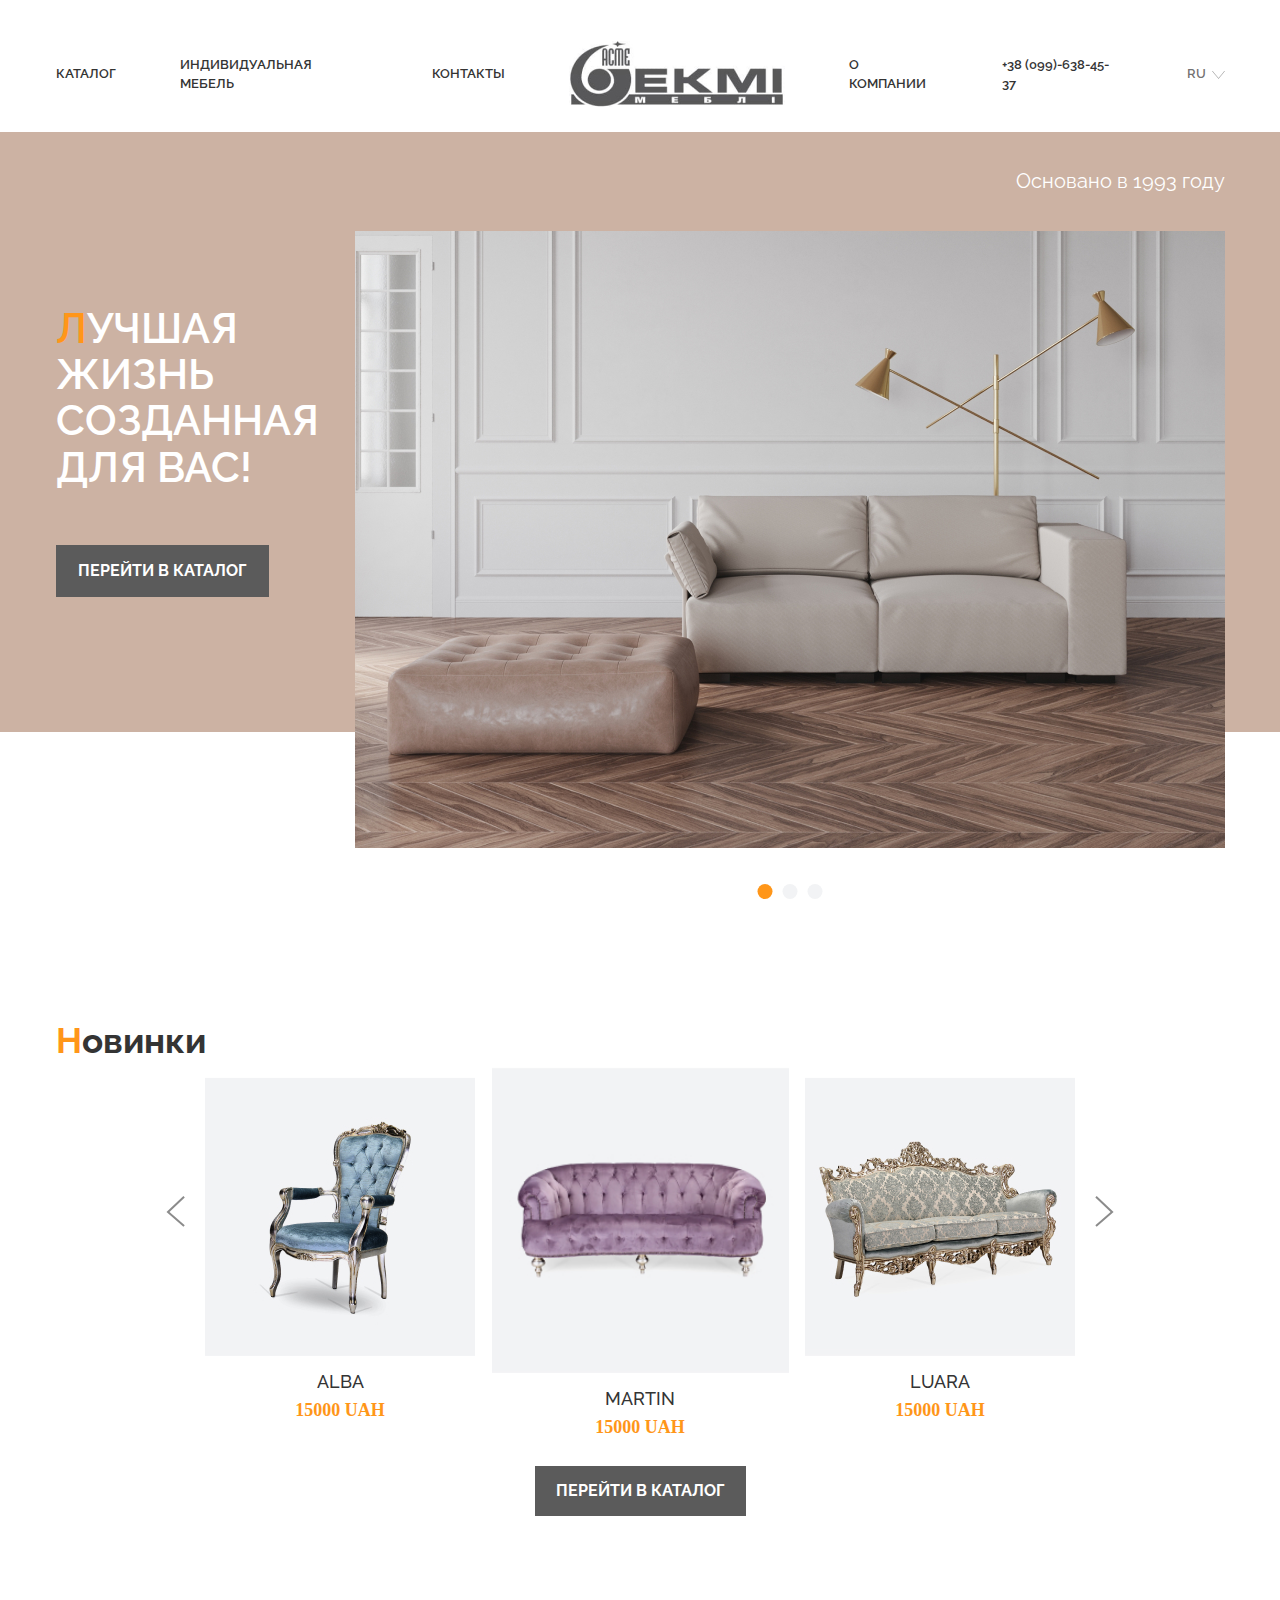
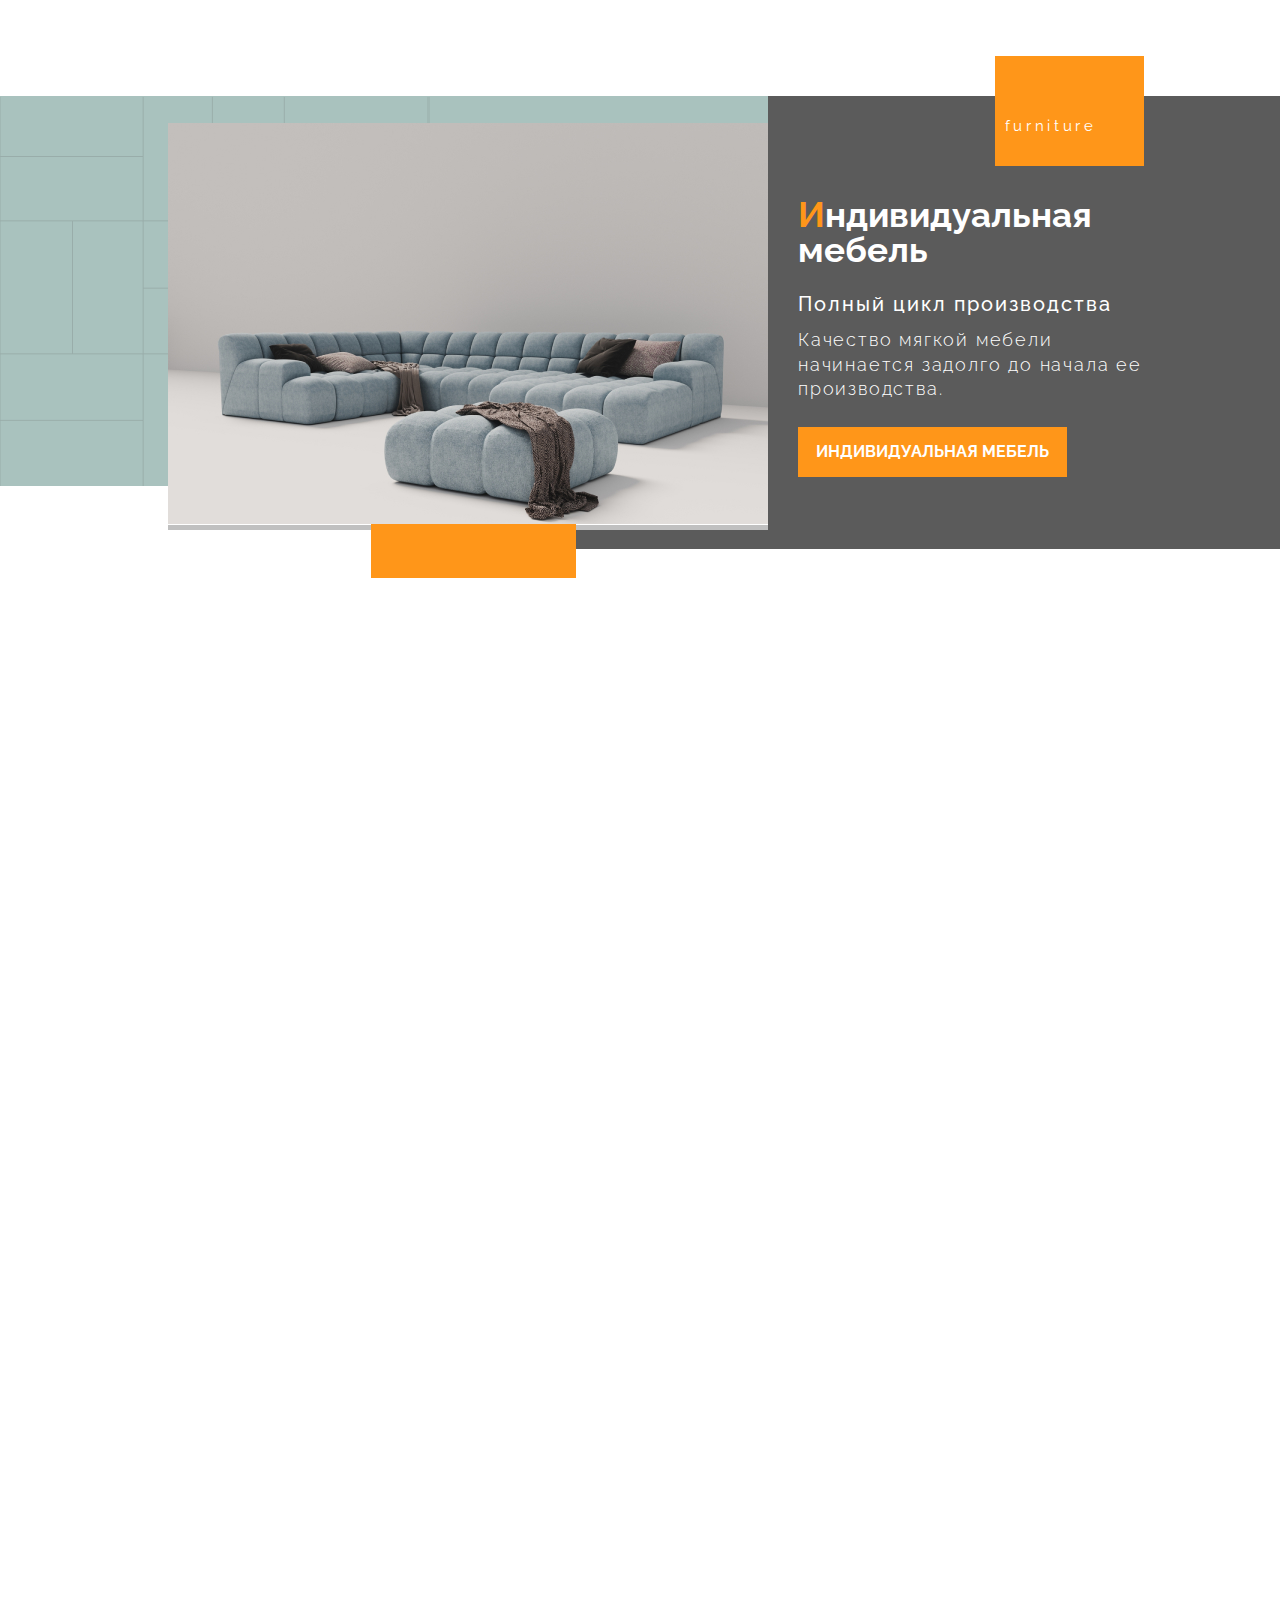
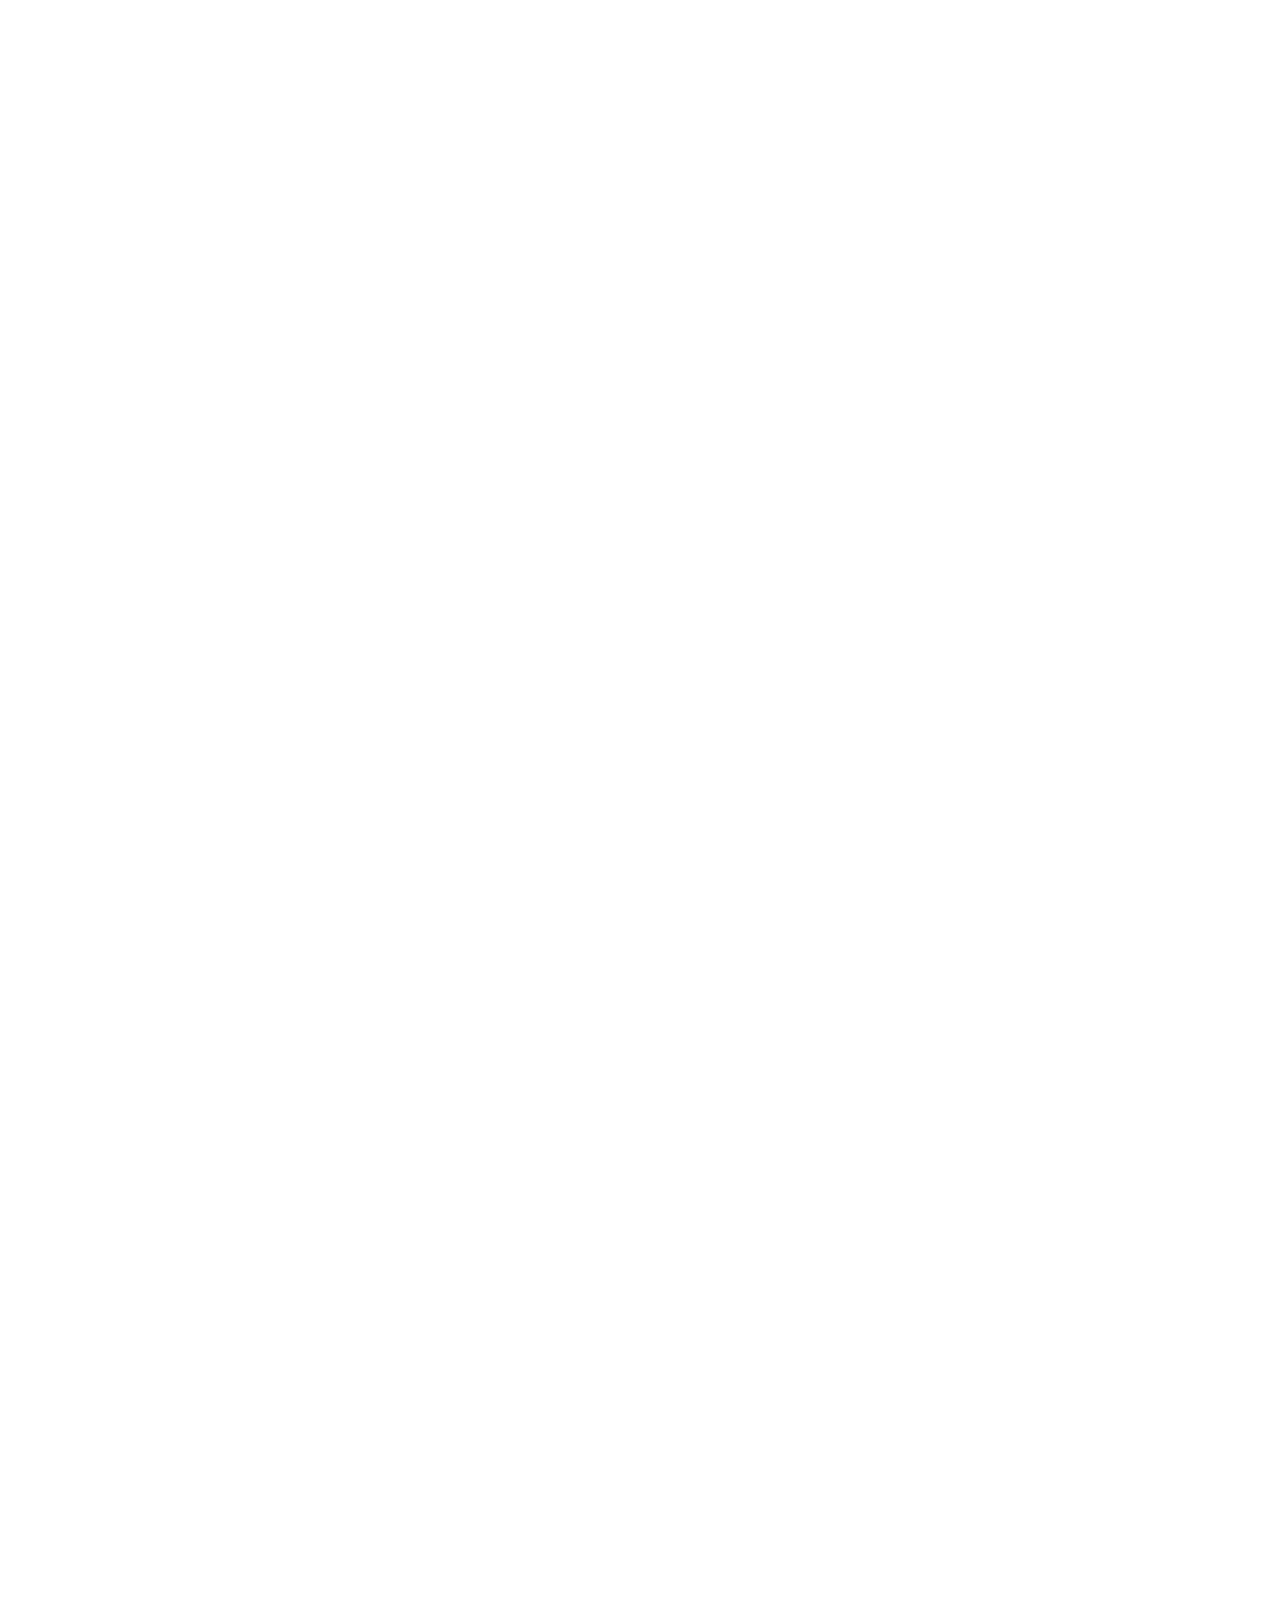
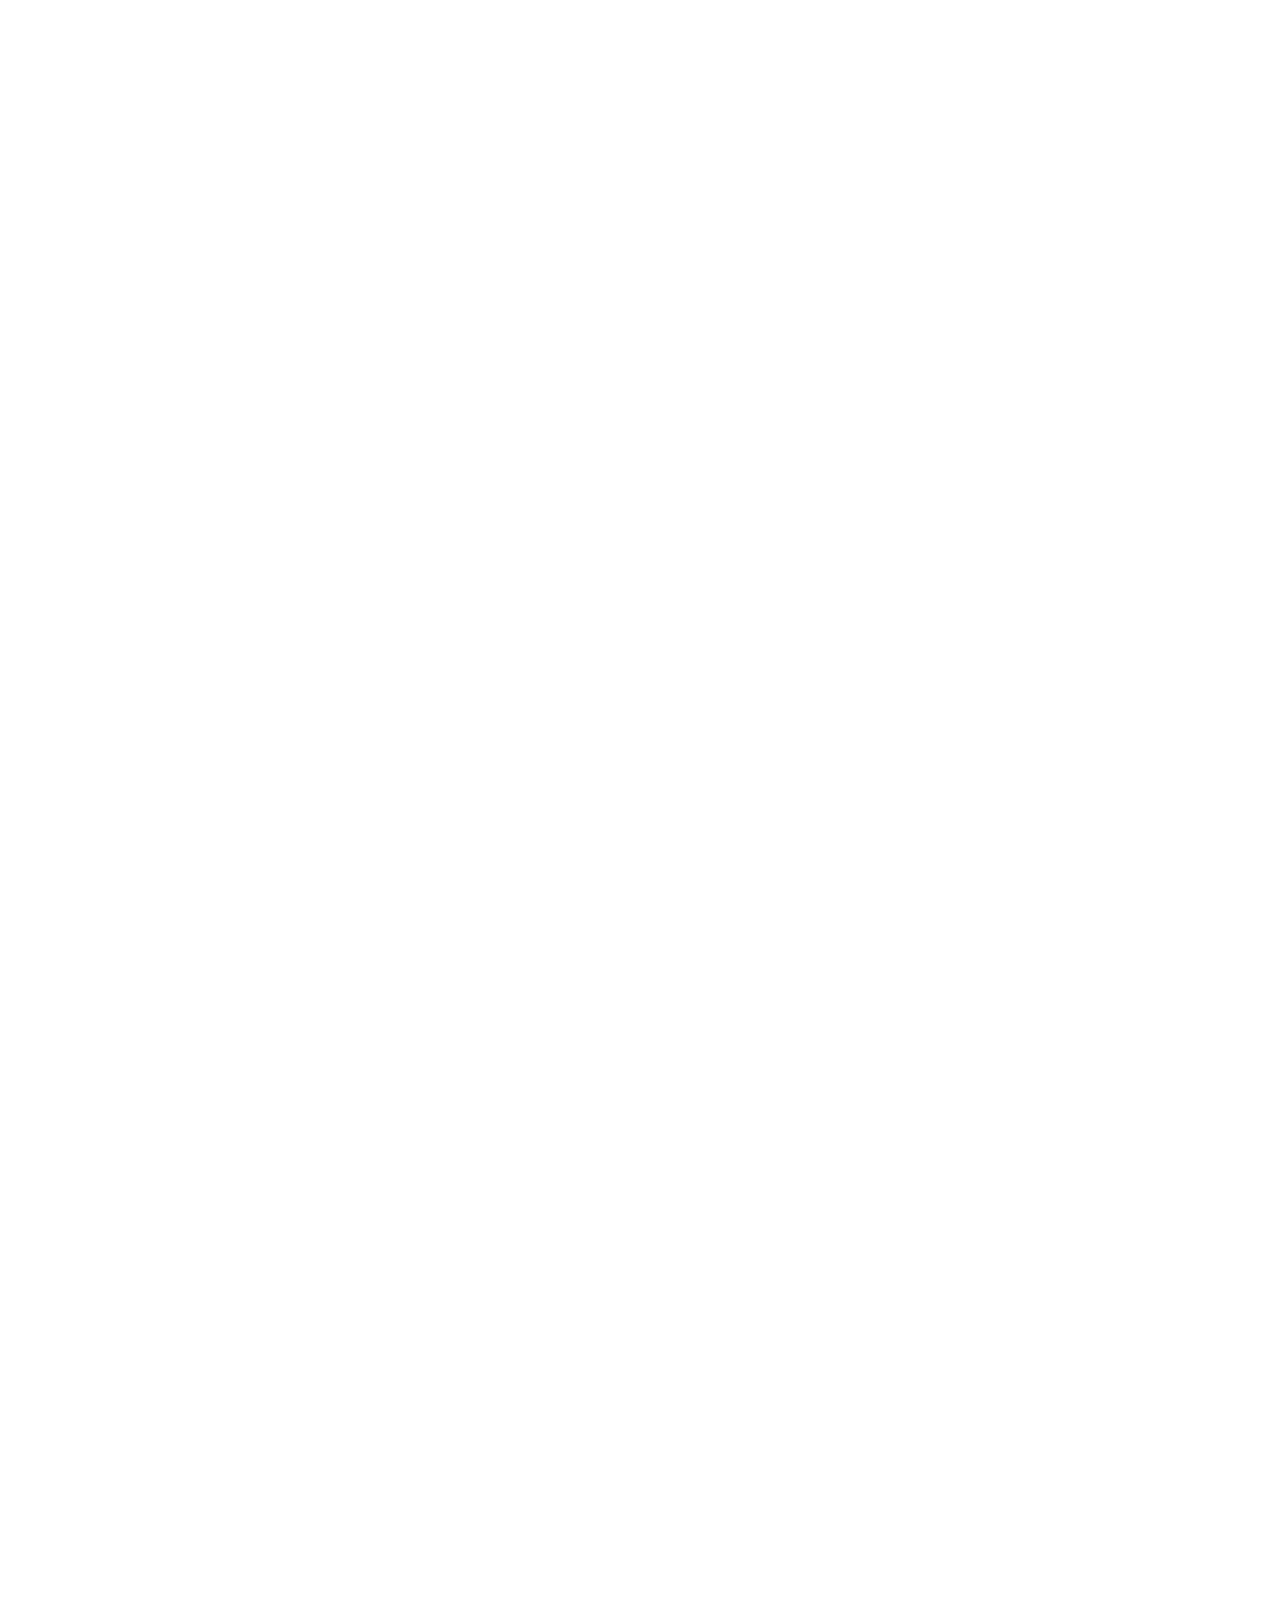
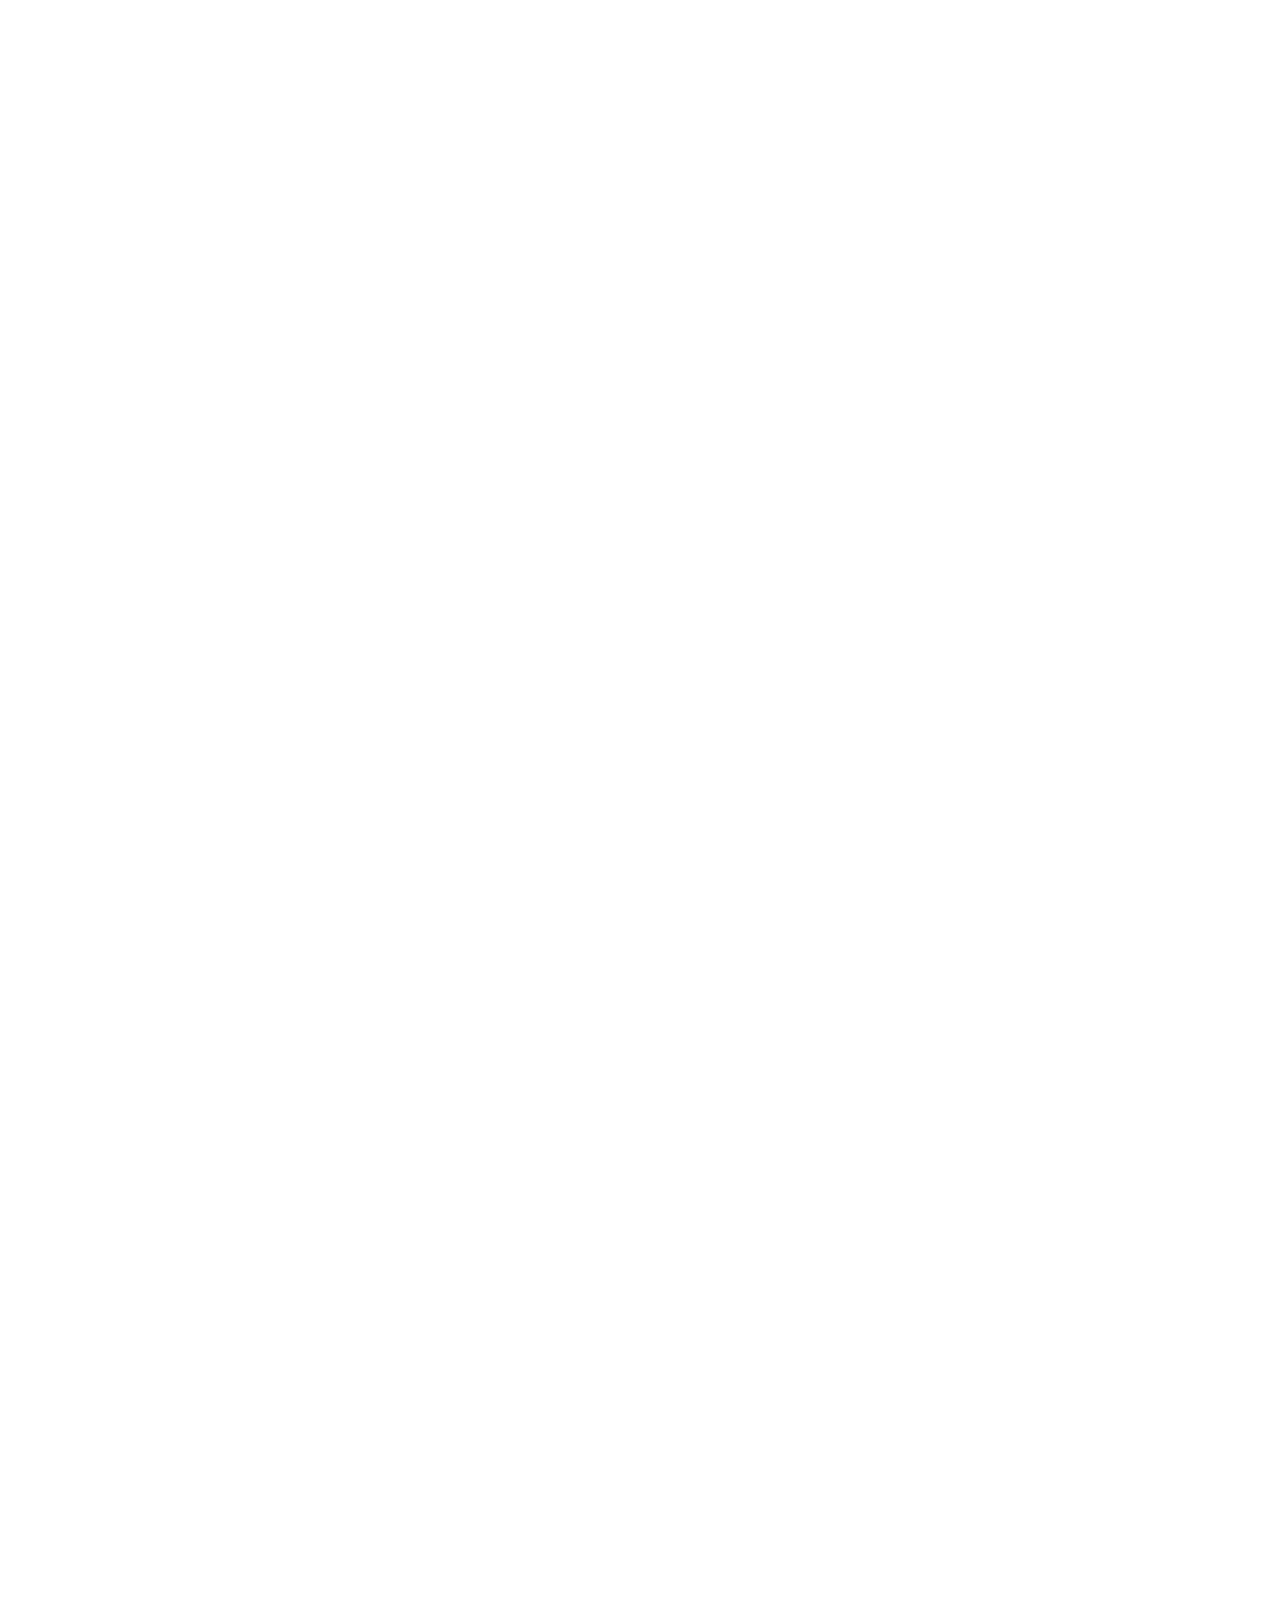
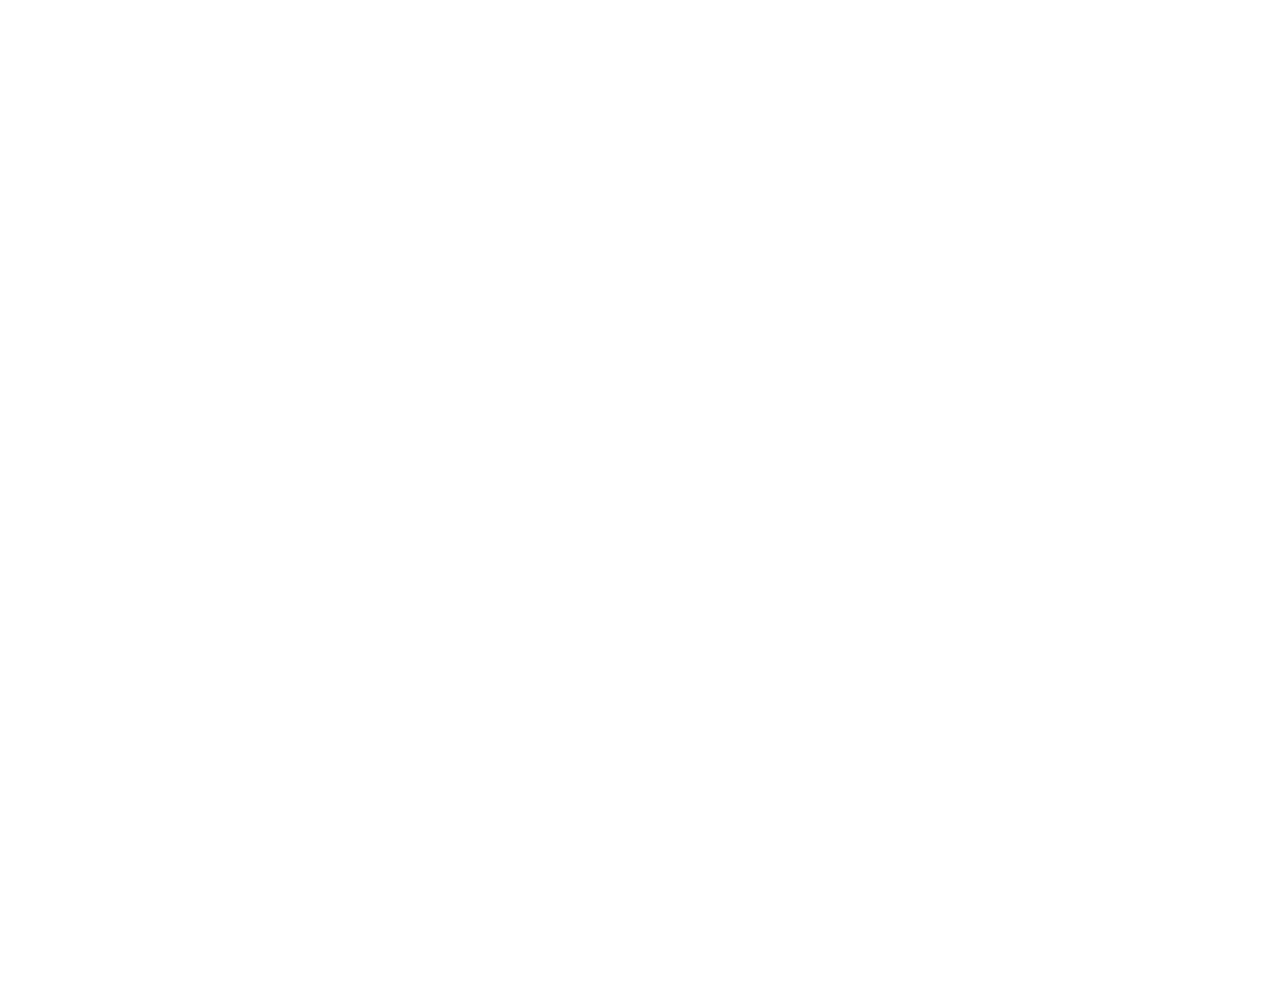
==== index.html @ b88e1aba "check all sections" ====
<!DOCTYPE html>
<html lang="en">
<head>
    <meta charset="UTF-8">
    <meta http-equiv="X-UA-Compatible" content="IE=edge">
    <meta name="viewport" content="width=device-width, initial-scale=1.0">
    <link rel="stylesheet" href="style/style.css">
    <link rel="stylesheet" href="style/normalize.css">
    <link rel="preconnect" href="https://fonts.googleapis.com">
    <link rel="preconnect" href="https://fonts.gstatic.com" crossorigin>
    <link href="https://fonts.googleapis.com/css2?family=Cormorant:wght@700&family=Lato&family=Poppins:wght@300;400&family=Raleway:wght@300;400;500;600;700&display=swap" rel="stylesheet">
    <title>Document</title>
</head>
<body>
    <div class="container">
        <header class="header">
            <div class="wrapper">
                <div class="headerWrap">
                    <ul class="headerNav">
                        <li class="headerNav__item">
                            <details>
                                <summary class="accordion">каталог</summary>
                                <ul class="catalogList">
                                    <li class="catalogList__item">Кресла</li>
                                    <li class="catalogList__item">Стулья</li>
                                    <li class="catalogList__item">Кровати</li>
                                    <li class="catalogList__item">Матрацы</li>
                                    <li class="catalogList__item">Пуфы</li>
                                    <li class="catalogList__item">Эксклюзивная мебель</li>
                                    <li class="catalogList__item">2D-3D модели</li>
                                </ul>
                            </details>
                        </li>
                        <li class="headerNav__item">Индивидуальная мебель</li>
                        <li class="headerNav__item">Контакты</li>
                        <li class="headerNav__item">
                            <img src="img/logo.jpg" alt="" class="headerNav__logo">
                        </li>
                        <li class="headerNav__item">О компании</li>
                        <li class="headerNav__item headerNav__tel">+38 (099)-638-45-37</li>
                        <li class="headerNav__item">
                            <details>
                                <summary class="accordion languageAccordion">RU</summary>
                                    <ul class="languageList">
                                        <li class="languageList__item">RU</li>
                                        <li class="languageList__item">EN</li>
                                        <li class="languageList__item">FR</li>
                                    </ul>
                               
                            </details>
                            <svg class="headerNav__downArrow" width="13" height="9" viewBox="0 0 13 9" fill="none" xmlns="http://www.w3.org/2000/svg">
                                <path d="M12.6725 1L6.55002 8.52066L0.285156 1" stroke="#343434" stroke-opacity="0.7" stroke-width="0.5"/>
                                </svg>  
                        </li>
                        <li class="headerNav__item">
                            <svg width="21" height="21" viewBox="0 0 21 21" xmlns="http://www.w3.org/2000/svg">
                                <path d="M16.2382 21C16.0338 20.9994 15.8301 20.9765 15.6304 20.9316C11.8298 20.1276 8.32834 18.2424 5.52915 15.4931C2.78968 12.7377 0.889716 9.22957 0.0591278 5.39304C-0.0388091 4.9149 -0.0147715 4.41902 0.128928 3.95313C0.272627 3.48723 0.531152 3.067 0.879631 2.73285L3.31075 0.339911C3.43492 0.219821 3.58246 0.127859 3.74374 0.0700266C3.90502 0.0121938 4.07641 -0.0102096 4.24673 0.00427847C4.42333 0.0231192 4.59375 0.0812958 4.746 0.174717C4.89826 0.268138 5.02865 0.394535 5.12801 0.54502L8.16691 5.13821C8.28087 5.31643 8.33588 5.52736 8.32385 5.73995C8.31181 5.95254 8.23337 6.15556 8.10006 6.31914L6.57453 8.18377C7.1821 9.5589 8.04253 10.8017 9.10897 11.8446C10.1685 12.9254 11.4209 13.7883 12.7982 14.3868L14.6884 12.8515C14.8471 12.7232 15.0403 12.6474 15.2423 12.6341C15.4442 12.6207 15.6453 12.6706 15.8189 12.777L20.4076 15.8101C20.5651 15.9062 20.6992 16.0376 20.8 16.1943C20.9008 16.351 20.9656 16.529 20.9896 16.7149C21.0135 16.9009 20.9961 17.09 20.9384 17.268C20.8808 17.4461 20.7845 17.6085 20.6568 17.7431L18.2864 20.1422C18.0172 20.4162 17.6976 20.6331 17.3461 20.7803C16.9946 20.9275 16.6181 21.0021 16.2382 21ZM4.14949 1.23493L1.71837 3.62787C1.52233 3.81467 1.37721 4.05044 1.29729 4.31199C1.21736 4.57353 1.20539 4.85185 1.26253 5.11957C2.03485 8.71962 3.81017 12.0139 6.37396 14.6043C9.0082 17.1909 12.3032 18.964 15.8796 19.7196C16.1503 19.7775 16.4309 19.7657 16.6961 19.6855C16.9612 19.6052 17.2028 19.4589 17.3991 19.2596L19.7694 16.8605L15.3387 13.933L13.3087 15.5863C13.231 15.6492 13.1394 15.6917 13.042 15.7102C12.9445 15.7286 12.8441 15.7223 12.7496 15.692C11.064 15.0569 9.53652 14.0488 8.27631 12.7397C6.97284 11.4949 5.96105 9.96511 5.31642 8.26457C5.28915 8.16162 5.28825 8.05322 5.31379 7.94981C5.33934 7.8464 5.39048 7.75145 5.46229 7.6741L7.1033 5.66652L4.14949 1.23493Z"/>
                                </svg>
                        </li>
                        <li class="headerNav__item">
                            <div class="burger">
                                <span class="bar"></span>
                                <span class="bar"></span>
                                <span class="bar"></span>
                            </div>
                        </li>
                    </ul>
                    <ul class="burgerList">
                        <li class="burgerList__item">
                            <a class="burgerList__link" href="#">Каталог</a>
                        </li>
                        <li class="burgerList__item">
                            <a class="burgerList__link" href="#">Диваны</a>
                        </li>
                        <li class="burgerList__item">
                            <a class="burgerList__link" href="#">Кресла</a>
                        </li>
                        <li class="burgerList__item">
                            <a class="burgerList__link" href="#">Стулья</a>
                        </li>
                        <li class="burgerList__item">
                            <a class="burgerList__link" href="#">Матрацы</a>
                        </li>
                        <li class="burgerList__item">
                            <a class="burgerList__link" href="#">Пуфы</a>
                        </li>
                        <li class="burgerList__item">
                            <a class="burgerList__link" href="#">Эксклюзивная мебель</a>
                        </li>
                        <li class="burgerList__item">
                            <a class="burgerList__link" href="#">2D-3D модели</a>
                        </li>
                        <li class="burgerList__item">
                            <a class="burgerList__link" href="#">Индивидуальная мебель</a>
                        </li>
                        <li class="burgerList__item">
                            <a class="burgerList__link" href="#">2D-3D модели</a>
                        </li>
                        <li class="burgerList__item">
                            <a class="burgerList__link" href="#">Шоу-рум</a>
                        </li>
                        <li class="burgerList__item">
                            <a class="burgerList__link" href="#">Страница портнеров дизайнеров</a>
                        </li>
                        <li class="burgerList__item">
                            <a class="burgerList__link" href="#">Дилерам</a>
                        </li>
                        <li class="burgerList__item">
                            <a class="burgerList__link" href="#">Контакты</a>
                        </li>
                        <li class="burgerList__item">
                            <a class="burgerList__link" href="#">Каталог</a>
                        </li>
                        
                    </ul>
                </div>
            </div>
        </header>
        <div class="promo">
            <div class="promoContainer">
                    <div class="promoWrap">
                        <div class="promoLeft">
                            <p class="promoLeft__text">
                                <span class="promoLeft__text promoLeft__text_marked">Л</span>УЧШАЯ ЖИЗНЬ СОЗДАННАЯ ДЛЯ ВАС!
                            </p>
                            <button class="promoLeft__btn">
                                Перейти в каталог
                            </button>
                        </div>
                        <div class="promoRight">
                            <p class="promoRight__text">Основано в 1993 году</p>
                            <div class="promoSwiper">
                                <ul class="promoSwiperSlides">
                                    <li class="promoSwiperSlides__slide">
                                        <img src="img/promoImg.jpg" alt="img">
                                    </li>
                                    <li class="promoSwiperSlides__slide">
                                        <img src="img/promoImg2.jpg" alt="img">
                                    </li>
                                    <li class="promoSwiperSlides__slide">
                                        <img src="img/promoImg3.jpg" alt="img">
                                    </li>
                                </ul>
                                <ul class="promoSwiperPagination">
                                    <li class="promoSwiperPagination__dot active"></li>
                                    <li class="promoSwiperPagination__dot"></li>
                                    <li class="promoSwiperPagination__dot"></li>
                                </ul>
                            </div>
                            </div>
                            <button class="promoLeft__btn promoLeft__btn_bottom">
                                Перейти в каталог
                            </button>
                        </div>
                    </div>
        </div>
        <div class="arrivals">
            <div class="wrapper">
                <div class="arrivalsWrap">
                    <p class="arrivalsHeading">
                      <span class="arrivalsHeading_marked">Н</span>овинки  
                    </p>
                    <div class="arrivalsSlider">
                        <div class="arrivalsSlider__buttons arrivalsSlider__left">
                            <svg width="19" height="31" viewBox="0 0 19 31" fill="none" xmlns="http://www.w3.org/2000/svg">
                                <path d="M18.0898 0.742648L1.9985 15.9595L18.0898 29.9082" stroke="#5A5A5A" stroke-opacity="0.7" stroke-width="2"/>
                                </svg>
                        </div>
                        <ul class="arrivalsSliderList">
                            <li class="arrivalsSliderSlide">
                                <img class="arrivalsSliderSlide__img" src="img/newArrivalsSlide1.jpg" alt="">
                                    <p class="arrivalsSliderSlide__heading">ALBA</p>
                                    <p class="arrivalsSliderSlide__price">15000 UAH</p>
                            </li>
                            <li class="arrivalsSliderSlide arrivalsSliderSlide_active">
                                <img class="arrivalsSliderSlide__img" src="img/newArrivalsSlide2.jpg" alt="">
                                    <p class="arrivalsSliderSlide__heading">MARTIN</p>
                                    <p class="arrivalsSliderSlide__price">15000 UAH</p>
                            </li>
                            <li class="arrivalsSliderSlide">
                                <img class="arrivalsSliderSlide__img" src="img/newArrivalsSlide3.jpg" alt="">
                                    <p class="arrivalsSliderSlide__heading">LUARA</p>
                                    <p class="arrivalsSliderSlide__price">15000 UAH</p>
                            </li>
                        </ul>
                        <div class="arrivalsSlider__buttons arrivalsSlider__right">
                            <svg width="19" height="31" viewBox="0 0 19 31" fill="none" xmlns="http://www.w3.org/2000/svg">
                                <path d="M0.999999 0.742648L17.0913 15.9595L1 29.9082" stroke="#5A5A5A" stroke-opacity="0.7" stroke-width="2"/>
                                </svg>
                        </div>
                    </div>
                    <div class="mobileSwiper">
                        <div class="slider">
                            <ul class="sliderList">
                            <li class="sliderSlide">
                             <img class="arrivalsSliderSlide__img" src="img/newArrivalsSlide1.jpg" alt="">
                             <p class="arrivalsSliderSlide__heading">ALBA</p>
                             <p class="arrivalsSliderSlide__price">15000 UAH</p>
                            </li>
                            <li class="sliderSlide">
                             <img class="arrivalsSliderSlide__img" src="img/newArrivalsSlide2.jpg" alt="">
                             <p class="arrivalsSliderSlide__heading">MARTIN</p>
                             <p class="arrivalsSliderSlide__price">15000 UAH</p>
                            </li>
                            <li class="sliderSlide">
                             <img class="arrivalsSliderSlide__img" src="img/newArrivalsSlide3.jpg" alt="">
                             <p class="arrivalsSliderSlide__heading">LUARA</p>
                             <p class="arrivalsSliderSlide__price">15000 UAH</p>
                           </li>
                            </ul>
                        </div>
                        <svg class="slider-prev" width="19" height="31" viewBox="0 0 19 31" fill="none" xmlns="http://www.w3.org/2000/svg">
                            <path d="M18.0898 0.742648L1.9985 15.9595L18.0898 29.9082" stroke="#5A5A5A" stroke-opacity="0.7" stroke-width="2"/>
                            </svg>
                        <svg class="slider-next" width="19" height="31" viewBox="0 0 19 31" fill="none" xmlns="http://www.w3.org/2000/svg">
                            <path d="M0.999999 0.742648L17.0913 15.9595L1 29.9082" stroke="#5A5A5A" stroke-opacity="0.7" stroke-width="2"/>
                            </svg>
                </div>
                <div class="mobileSwiper mobileSwiperBottom">
                    <div class="slider sliderBottom">
                        <ul class="sliderList sliderListBottom">
                        <li class="sliderSlideBottom">
                         <img class="arrivalsSliderSlide__img" src="img/newArrivalsSlide2.jpg" alt="">
                         <p class="arrivalsSliderSlide__heading">MARTIN</p>
                         <p class="arrivalsSliderSlide__price">15000 UAH</p>
                        </li>
                        <li class="sliderSlideBottom">
                            <img class="arrivalsSliderSlide__img" src="img/newArrivalsSlide3.jpg" alt="">
                            <p class="arrivalsSliderSlide__heading">LUARA</p>
                            <p class="arrivalsSliderSlide__price">15000 UAH</p>
                           </li>
                           <li class="sliderSlideBottom">
                            <img class="arrivalsSliderSlide__img" src="img/newArrivalsSlide1.jpg" alt="">
                            <p class="arrivalsSliderSlide__heading">ALBA</p>
                            <p class="arrivalsSliderSlide__price">15000 UAH</p>
                           </li>
                        </ul>
                    </div>
                    <svg class="sliderBottomBtn sliderBottomBtn__prev" width="19" height="31" viewBox="0 0 19 31" fill="none" xmlns="http://www.w3.org/2000/svg">
                        <path d="M18.0898 0.742648L1.9985 15.9595L18.0898 29.9082" stroke="#5A5A5A" stroke-opacity="0.7" stroke-width="2"/>
                        </svg>
                    <svg class="sliderBottomBtn sliderBottomBtn__next" width="19" height="31" viewBox="0 0 19 31" fill="none" xmlns="http://www.w3.org/2000/svg">
                        <path d="M0.999999 0.742648L17.0913 15.9595L1 29.9082" stroke="#5A5A5A" stroke-opacity="0.7" stroke-width="2"/>
                        </svg>  
            </div>
                    <button class="arrivalsBtn">перейти в каталог</button>
                </div>
                
                
            </div>
        </div>
        <div class="individual">
            <div class="individualWrap">
                <div class="rectangles">
                    <div class="rectLeft"></div>
                    <div class="rectRight"></div>   
                </div>
                <div class="sofa">
                    <img src="img/individualImg.jpg" alt="">
                </div>
                <div class="grey">
                    <div class="grey1"></div>
                    <div class="grey2">
                        <p class="individual__heading">
                            <span class="individual__heading individual__heading_marked">И</span>ндивидуальная мебель
                        </p>
                        <p class="individual__textUp">
                            Полный цикл производства
                        </p>
                        <p class="individual__textBottom">
                            Качество мягкой мебели начинается задолго до начала ее производства.
                        </p>
                        <button class="individual__button individual__button_desctop">
                            Индивидуальная мебель
                        </button>
                        <div class="furnitureRectangle">
                            <p class="furnitureRectangle__text">
                            furniture
                            </p>
                        </div>

                    </div>
                </div>
                <div class="coloredRectangle"></div>
                <button class="individual__button individual__button_mobile">
                    Индивидуальная мебель
                </button>
            </div>
            
        </div>
    </div>

    <script src="main.js"></script>
    <script src="arrivalsSwiper.js"></script>
    <script src="mobSlider.js"></script>
</body>
</html>
---- style/style.css ----
body {
  position: relative;
  height: 1000vh;
}

p {
  margin: 0;
}

ul {
  list-style-type: none;
  padding: 0;
}

.wrapper {
  max-width: 1169px;
  margin: auto;
}
@media (max-width: 768px) {
  .wrapper {
    padding: 0 20px;
  }
}

@media (max-width: 768px) {
  .header {
    width: 100%;
  }
}

.headerWrap {
  padding: 25px 0 9px 0;
}
@media (max-width: 1167px) {
  .headerWrap {
    padding: 25px 18px;
  }
}

.headerNav {
  display: flex;
  gap: 64px;
}
@media (max-width: 1167px) {
  .headerNav {
    gap: 35px;
  }
}
.headerNav__item {
  font-family: "Raleway";
  font-weight: 600;
  font-size: 13px;
  line-height: 150%;
  display: flex;
  align-items: center;
  text-transform: uppercase;
  color: #343434;
}
@media (min-width: 1167px) {
  .headerNav__item:nth-child(8), .headerNav__item:nth-child(9) {
    display: none;
  }
}
@media (max-width: 1167px) {
  .headerNav__item:not(:nth-child(4), :nth-child(7), :nth-child(8), :nth-child(9)) {
    display: none;
  }
}
@media (max-width: 1167px) {
  .headerNav__item:nth-child(4) {
    width: 80%;
  }
}
.headerNav__item:nth-child(8):hover {
  fill: #FF9619;
}
@media (max-width: 1167px) {
  .headerNav__logo {
    width: 92px;
    height: 34px;
  }
}
.headerNav__downArrow {
  margin-left: 6px;
}

.accordion {
  display: block;
  cursor: pointer;
}
.accordion__heading {
  display: block;
}

.catalogList {
  position: absolute;
  margin-top: 3px;
  background-color: #FFFFFF;
  border: none;
  filter: drop-shadow(0px 4px 4px rgba(0, 0, 0, 0.25));
  display: grid;
}
.catalogList__item {
  font-family: "Raleway";
  font-weight: 400;
  font-size: 15px;
  color: #343434;
  padding: 13px;
}
.catalogList__item:hover {
  background-color: #FF9619;
}

.languageAccordion {
  color: rgba(52, 52, 52, 0.7);
}

.languageList {
  cursor: pointer;
  position: absolute;
  padding: 6px;
  background-color: #FFFFFF;
  border: none;
  filter: drop-shadow(0px 4px 4px rgba(0, 0, 0, 0.25));
  font-family: "Raleway";
  font-weight: 600;
  font-size: 14px;
  line-height: 150%;
  color: rgba(52, 52, 52, 0.7);
}
.languageList__item:hover {
  color: #FF9619;
}

.burger {
  z-index: 2;
  cursor: pointer;
}
.burger__active {
  position: fixed;
}
.burger__active :nth-child(1) {
  display: none;
}
.burger__active :nth-child(2) {
  transform: translate(-50%, 0%) rotate(45deg);
  position: absolute;
}
.burger__active :nth-child(3) {
  transform: translate(-50%, 0%) rotate(-45deg);
}

.bar {
  display: block;
  width: 25px;
  height: 3px;
  margin: 6px 0;
  background-color: black;
  transition: transform 0.8s;
}

.burgerList {
  padding: 28px 20px;
  margin: 0;
  background-color: #FFFFFF;
  position: fixed;
  width: 100%;
  top: 0;
  left: 100%;
  transition: 0.8s ease-out;
  z-index: 1;
  display: flex;
  flex-direction: column;
  gap: 10px;
}
.burgerList__open {
  left: 37%;
}
.burgerList__link {
  text-decoration: none;
  font-family: "Raleway";
  font-weight: 400;
  font-size: 17px;
  line-height: 185.5%;
  color: #4B4844;
}
.burgerList__link:hover {
  color: #FF9619;
}

.promo {
  height: 800px;
}

.promoContainer {
  background: #CCB2A3;
  height: 600px;
}
@media (max-width: 1167px) {
  .promoContainer {
    height: 410px;
  }
}
@media (max-width: 768px) {
  .promoContainer {
    height: 574px;
  }
}

.promoWrap {
  max-width: 1169px;
  margin: 0 auto;
  display: flex;
}
@media (max-width: 1167px) {
  .promoWrap {
    padding: 0 15px;
  }
}
@media (max-width: 768px) {
  .promoWrap {
    flex-direction: column;
  }
}

.promoLeft {
  display: flex;
  flex-direction: column;
  margin-right: 30px;
  padding: 120px 0;
}
@media (max-width: 1167px) {
  .promoLeft {
    padding: 40px 0;
  }
}
@media (max-width: 768px) {
  .promoLeft {
    padding: 22px 24px;
  }
}
.promoLeft__text {
  max-width: 270px;
  font-family: "Raleway";
  font-weight: 600;
  font-size: 42px;
  line-height: 110%;
  display: flex;
  align-items: center;
  text-transform: capitalize;
  color: #FFFFFF;
  margin: 54px 0;
}
@media (max-width: 768px) {
  .promoLeft__text {
    font-family: "Raleway";
    font-weight: 600;
    font-size: 25px;
    line-height: 110%;
    max-width: -moz-fit-content;
    max-width: fit-content;
    margin: 0;
  }
}
.promoLeft__text_marked {
  display: contents;
  color: #FF9619;
}
.promoLeft__btn {
  padding: 14px 22px;
  background: #5B5B5B;
  font-family: "Raleway";
  font-weight: 700;
  font-size: 16px;
  line-height: 150%;
  align-self: start;
  text-transform: uppercase;
  color: #FFFFFF;
  background: #5B5B5B;
  border: none;
}
@media (max-width: 768px) {
  .promoLeft__btn {
    display: none;
    padding: 7px 22px;
  }
}
.promoLeft__btn:hover {
  background-color: #FF9619;
}
.promoLeft__btn_bottom {
  display: none;
}
@media (max-width: 768px) {
  .promoLeft__btn_bottom {
    display: block;
    align-self: center;
  }
}

.promoRight {
  height: 870px;
}
@media (max-width: 768px) {
  .promoRight {
    display: flex;
    flex-direction: column-reverse;
    height: -moz-fit-content;
    height: fit-content;
  }
}
.promoRight__text {
  display: flex;
  justify-content: end;
  margin: 37px 0;
  font-family: "Raleway";
  font-size: 20px;
  line-height: 127.5%;
  color: #FFFFFF;
}
@media (max-width: 768px) {
  .promoRight__text {
    justify-content: center;
    margin: 22px 0;
  }
}

.promoSwiper {
  position: relative;
  height: 100%;
}
@media (max-width: 1167px) {
  .promoSwiper {
    height: 450px;
  }
}
.promoSwiperSlides__slide {
  width: 100%;
}
.promoSwiperSlides img {
  width: inherit;
}

#leftButton, #rightButton {
  position: absolute;
  top: 45%;
  transform: translateY(-50%);
  font-size: 30px;
  color: black;
}

#leftButton {
  left: 5px;
}

#rightButton {
  right: 5px;
}

.promoSwiperPagination {
  display: flex;
  position: absolute;
  left: 50%;
  transform: translateX(-50%);
  gap: 10px;
}
@media (max-width: 768px) {
  .promoSwiperPagination {
    position: absolute;
    bottom: -17px;
    gap: 4px;
  }
}
.promoSwiperPagination__dot {
  display: inline-block;
  width: 15px;
  height: 15px;
  border-radius: 50%;
  background: #F2F3F5;
  cursor: pointer;
}
@media (max-width: 768px) {
  .promoSwiperPagination__dot {
    width: 7px;
    height: 7px;
  }
}

.active {
  background-color: #FF9619;
}

.arrivals {
  padding: 90px 0 125px 0;
}

@media (max-width: 768px) {
  .arrivalsHeading {
    margin-bottom: 30px;
  }
}

.arrivalsSlider {
  display: flex;
  align-items: center;
  justify-content: center;
  gap: 20px;
}
@media (max-width: 768px) {
  .arrivalsSlider {
    display: none;
  }
}
.arrivalsSlider__buttons {
  margin-bottom: 100px;
}

.arrivalsSliderList {
  display: grid;
  grid-template-columns: repeat(3, 1fr);
  gap: 30px;
}

.arrivalsHeading {
  font-family: "Raleway";
  font-weight: 700;
  font-size: 35px;
  line-height: 110%;
  color: #343434;
}
.arrivalsHeading_marked {
  color: #FF9619;
}

.arrivalsSliderSlide {
  position: relative;
  display: flex;
  flex-direction: column;
  align-items: center;
  text-align: center;
}
.arrivalsSliderSlide_1 {
  grid-column: 1/2;
  grid-row: 1/2;
}
.arrivalsSliderSlide_active {
  top: -10px;
  grid-column: 2/3;
  grid-row: 1/2;
}
.arrivalsSliderSlide_active img {
  width: 110%;
}
.arrivalsSliderSlide_3 {
  grid-column: 3/4;
  grid-row: 1/2;
}
.arrivalsSliderSlide__heading {
  margin: 15px 0 5px 0;
  font-family: "Raleway";
  font-weight: 500;
  font-size: 18px;
  line-height: 22px;
  color: #343434;
}
.arrivalsSliderSlide__price {
  font-family: "Open Sans";
  font-weight: 600;
  font-size: 18px;
  line-height: 25px; /* identical to box height */
  color: #FF9619;
}
.arrivalsSliderSlide__buttons {
  position: absolute;
}

.slideArrow {
  display: none;
  position: absolute;
}

.arrivalsBtn {
  display: flex;
  margin: 0 auto;
  padding: 13px 21px;
  font-family: "Raleway";
  font-weight: 700;
  font-size: 16px;
  line-height: 150%;
  text-transform: uppercase;
  color: #FFFFFF;
  background: #5B5B5B;
  border: none;
}
.arrivalsBtn:hover {
  background-color: #FF9619;
}

.mobileSwiper {
  display: none;
  position: relative;
}
@media (max-width: 768px) {
  .mobileSwiper {
    display: block;
    margin-bottom: 60px;
  }
}

.mobileSwiper .slider {
  max-width: 80%;
  margin: 0 auto;
  overflow: hidden;
}

.sliderSlide {
  display: flex;
  flex-direction: column;
  align-items: center;
}

.sliderSlideBottom {
  display: flex;
  flex-direction: column;
  align-items: center;
}

.sliderBottomBtn {
  position: absolute;
  top: 40%;
}
.sliderBottomBtn__next {
  right: 0;
}

.slider-prev {
  position: absolute;
  top: 40%;
}

.slider-next {
  position: absolute;
  top: 40%;
  right: 0;
}

.sliderList {
  display: flex;
  transition: all ease 1s;
}

.individual {
  padding: 55px 0;
}
.individual__heading {
  font-family: "Raleway";
  font-weight: 700;
  font-size: 35px;
  line-height: 100%;
  font-variant: small-caps;
  color: #FFFFFF;
  margin-bottom: 25px;
  max-width: 370px;
}
.individual__heading_marked {
  color: #FF9619;
}
@media (max-width: 768px) {
  .individual__heading {
    font-weight: 700;
    font-size: 20px;
  }
}
.individual__textUp {
  font-family: "Raleway";
  font-weight: 500;
  font-size: 20px;
  line-height: 125%;
  letter-spacing: 0.1em;
  color: #FFFFFF;
  margin-bottom: 11px;
}
@media (max-width: 768px) {
  .individual__textUp {
    font-weight: 700;
    font-size: 16px;
  }
}
.individual__textBottom {
  font-family: "Raleway";
  font-weight: 300;
  font-size: 18px;
  line-height: 135%;
  letter-spacing: 0.1em;
  color: #FFFFFF;
  margin-bottom: 26px;
  max-width: 375px;
}
@media (max-width: 1024px) {
  .individual__textBottom {
    margin-bottom: 17px;
  }
}
@media (max-width: 768px) {
  .individual__textBottom {
    font-weight: 300;
    font-size: 14px;
    max-width: 355px;
  }
}
.individual__button {
  padding: 13px 18px;
  background-color: #FF9619;
  font-family: "Raleway";
  font-weight: 700;
  font-size: 16px;
  line-height: 150%;
  text-transform: uppercase;
  color: #FFFFFF;
  border: none;
}
@media (max-width: 768px) {
  .individual__button_desctop {
    display: none;
  }
}
.individual__button_mobile {
  display: none;
}
@media (max-width: 768px) {
  .individual__button_mobile {
    display: block;
    position: absolute;
    z-index: 4;
    bottom: -30%;
    align-self: center;
  }
}

.individualWrap {
  position: relative;
  height: 482px;
  display: flex;
  flex-direction: column;
}

.rectangles {
  display: flex;
  justify-content: end;
  position: relative;
  width: 60%;
  height: 390px;
  background: #A9C2BE;
  z-index: 2;
}
@media (max-width: 768px) {
  .rectangles {
    width: 80%;
    position: absolute;
    right: 0;
    height: 260px;
    top: 275px;
    background-image: url(/img/cage.png);
  }
}

.rectLeft {
  width: 70%;
  height: 390px;
  background-image: url(/img/cage.png);
}
@media (max-width: 768px) {
  .rectLeft {
    display: none;
  }
}

.rectRight {
  width: 30%;
  height: 390px;
}
@media (max-width: 768px) {
  .rectRight {
    display: none;
  }
}

.cage {
  position: absolute;
  z-index: 5;
}

.grey {
  display: flex;
  width: 71%;
  height: 94%;
  background: #5B5B5B;
  position: absolute;
  top: 0;
  right: 0;
  z-index: 1;
}
@media (max-width: 1024px) {
  .grey {
    width: 90%;
    height: 89%;
  }
}
@media (max-width: 768px) {
  .grey {
    display: block;
    width: 100%;
    height: 440px;
  }
}

.grey1 {
  width: 44%;
}
@media (max-width: 1024px) {
  .grey1 {
    width: 70%;
  }
}

.grey2 {
  width: 56%;
  padding: 101px 0 0 48px;
}
@media (max-width: 768px) {
  .grey2 {
    width: 70%;
    padding: 79px 0 0 18px;
  }
}

.sofa {
  background: #C0C0C0;
  position: absolute;
  top: 27px;
  right: 40%;
  z-index: 3;
}
@media (max-width: 1024px) {
  .sofa {
    margin-left: 20px;
    bottom: 75px;
  }
}
@media (max-width: 768px) {
  .sofa {
    height: 239px;
    width: 90%;
    right: 5%;
    top: 240px;
    bottom: 0;
    margin: 0;
  }
}

.sofa img {
  width: 100%;
  height: 100%;
}
@media (max-width: 768px) {
  .sofa img {
    height: 100%;
  }
}

.coloredRectangle {
  width: 205px;
  height: 54px;
  background-color: #FF9619;
  position: absolute;
  left: 29%;
  z-index: 4;
  bottom: 0;
}
@media (max-width: 1024px) {
  .coloredRectangle {
    bottom: 21px;
    left: 10%;
  }
}
@media (max-width: 768px) {
  .coloredRectangle {
    width: 67px;
    height: 15px;
    bottom: -12px;
    left: 12%;
  }
}

.furnitureRectangle {
  width: 149px;
  height: 110px;
  background-color: #FF9619;
  position: absolute;
  top: -40px;
  z-index: 4;
  right: 15%;
}
@media (max-width: 768px) {
  .furnitureRectangle {
    font-weight: 700;
    width: 92px;
    height: 70px;
    right: 0;
  }
}
.furnitureRectangle__text {
  font-family: "Raleway";
  font-weight: 400;
  font-size: 15px;
  line-height: 125%;
  letter-spacing: 0.245em;
  color: #FFFFFF;
  position: absolute;
  top: 55%;
  left: 10px;
}
@media (max-width: 768px) {
  .furnitureRectangle__text {
    font-size: 10px;
    line-height: 129.5%;
    top: 69%;
  }
}/*# sourceMappingURL=style.css.map */
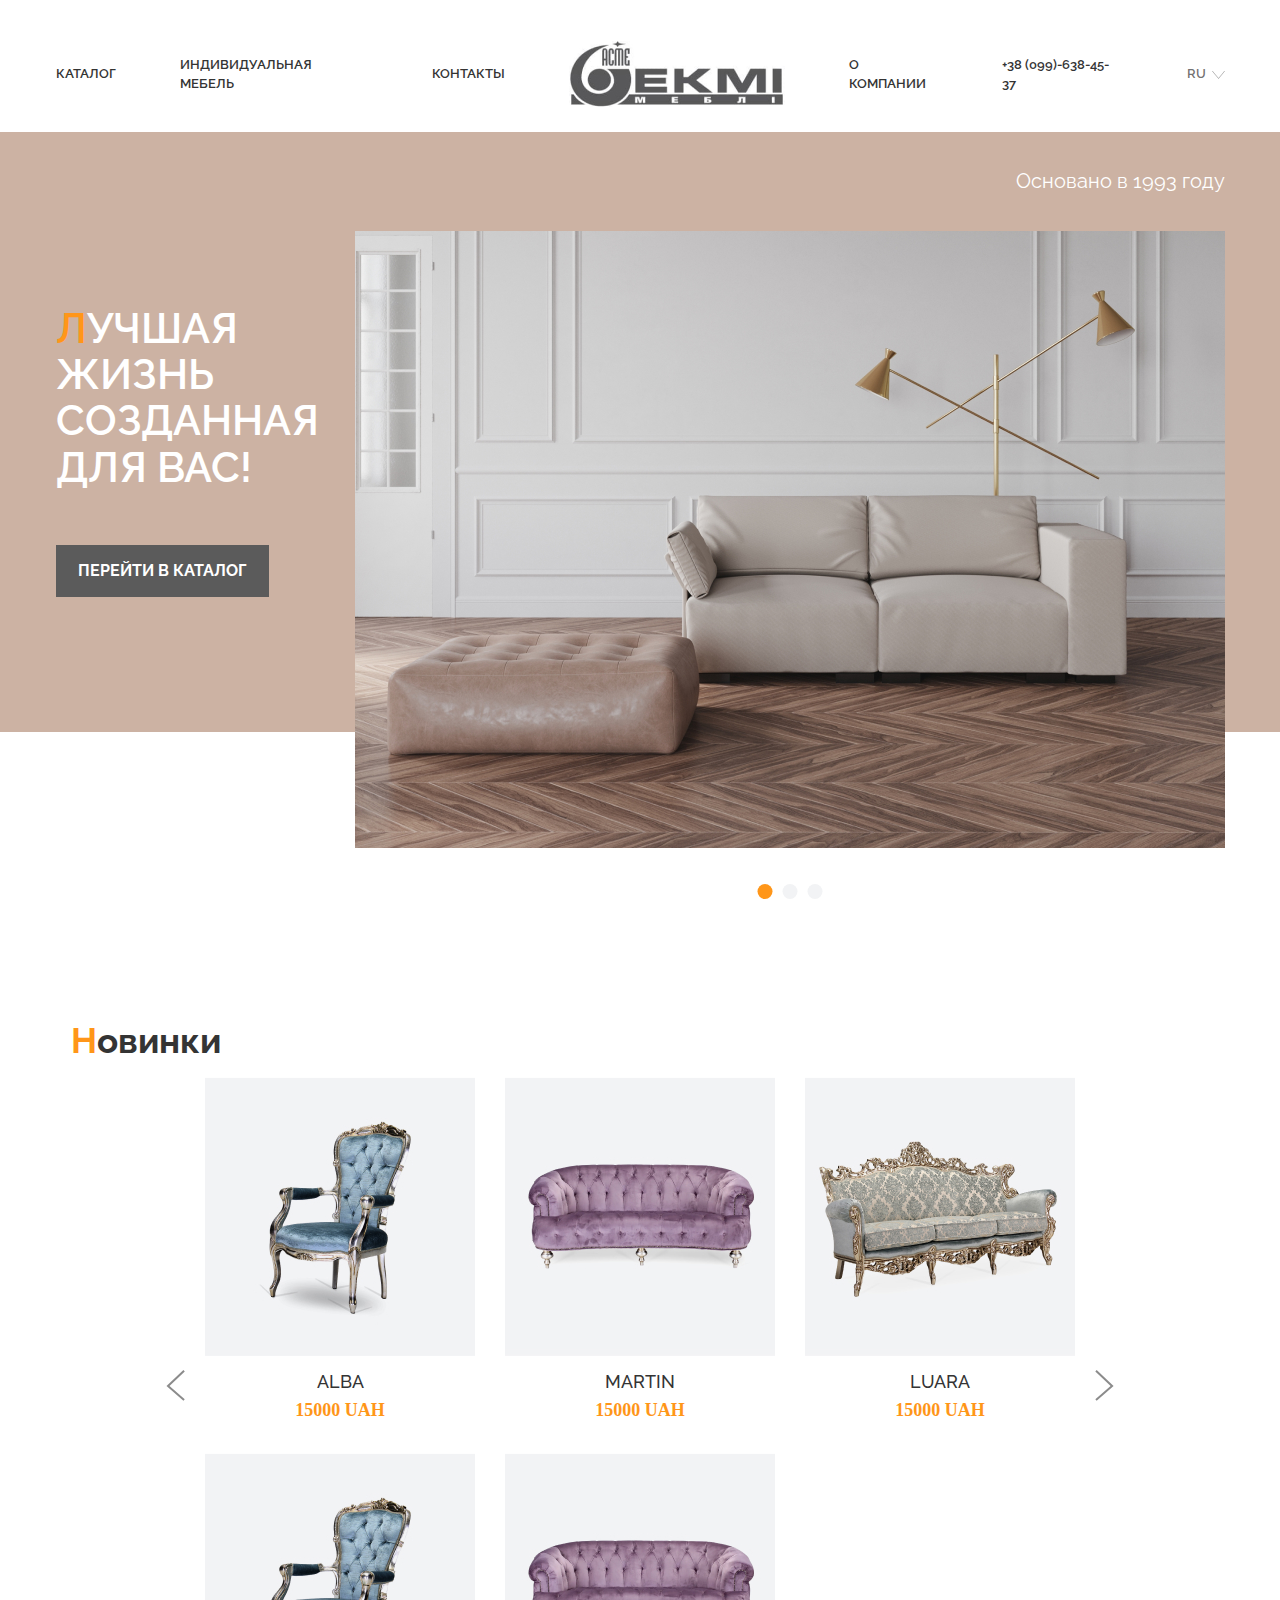
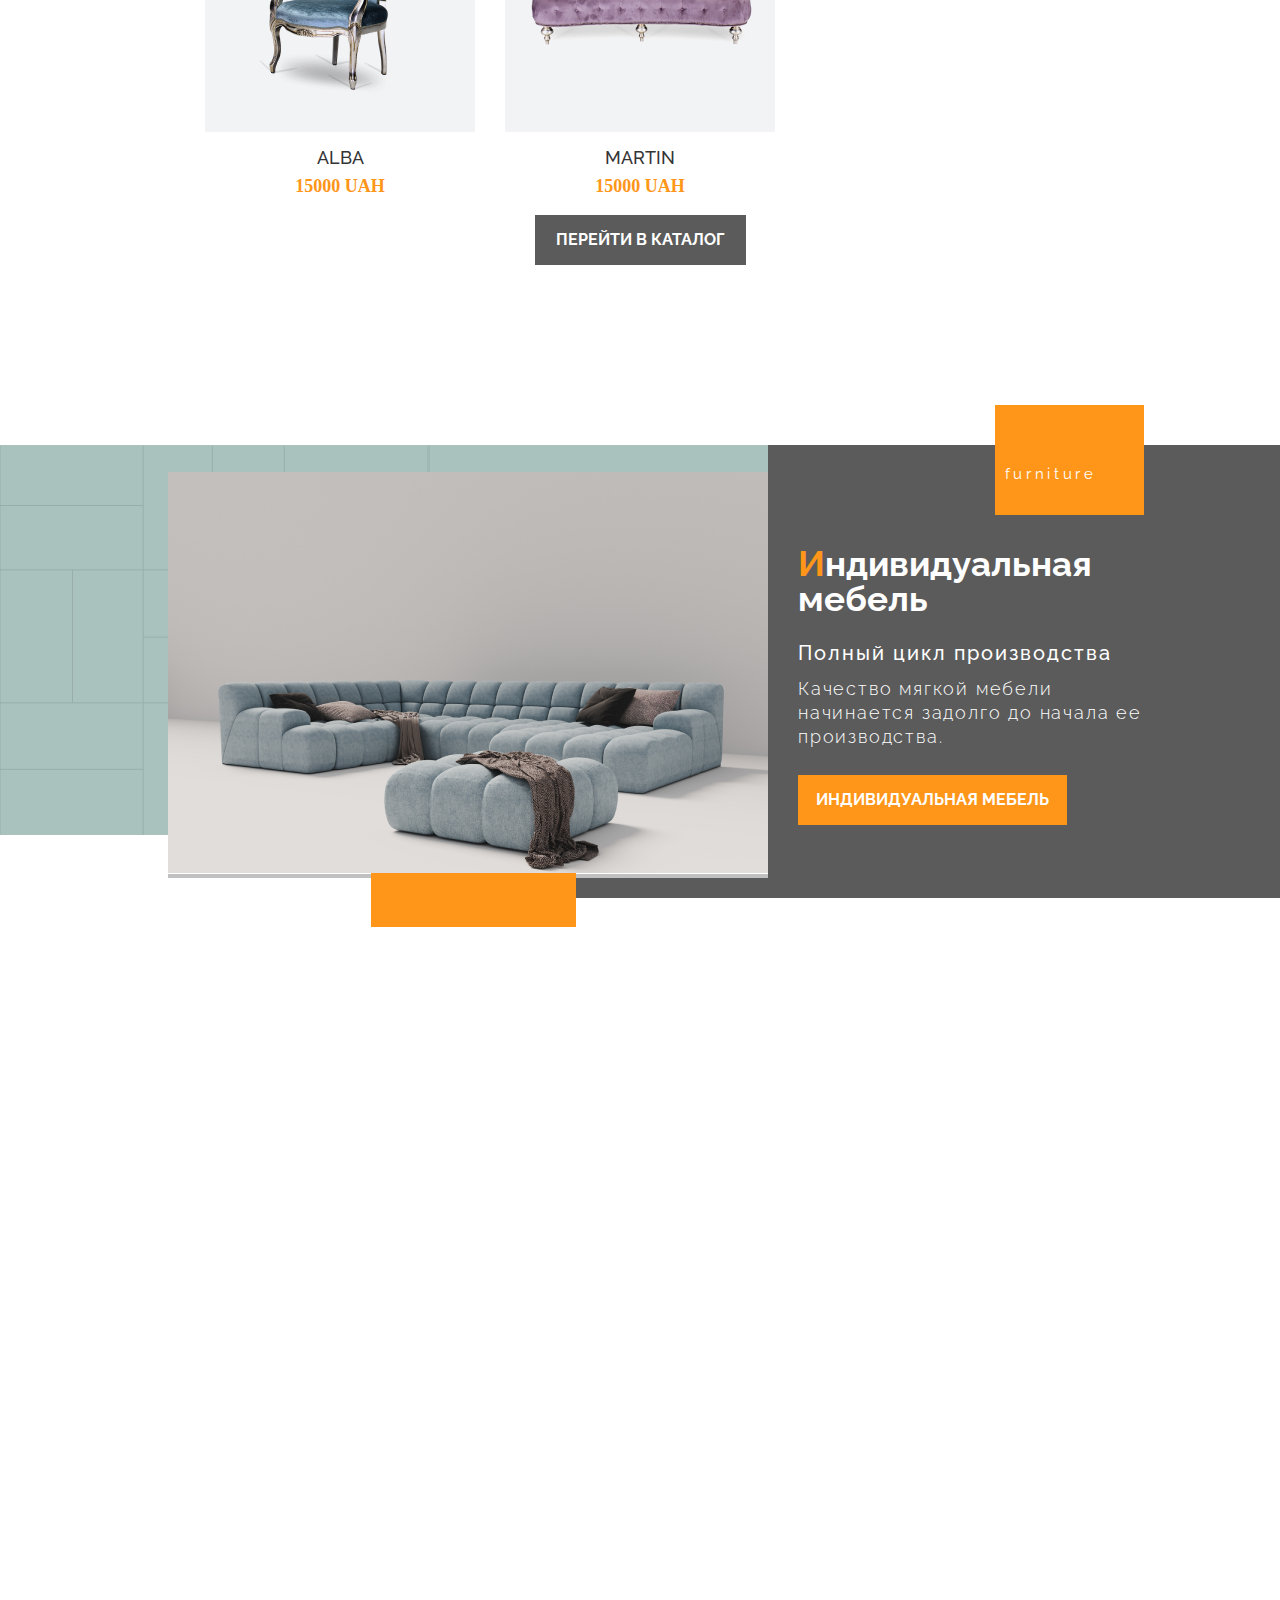
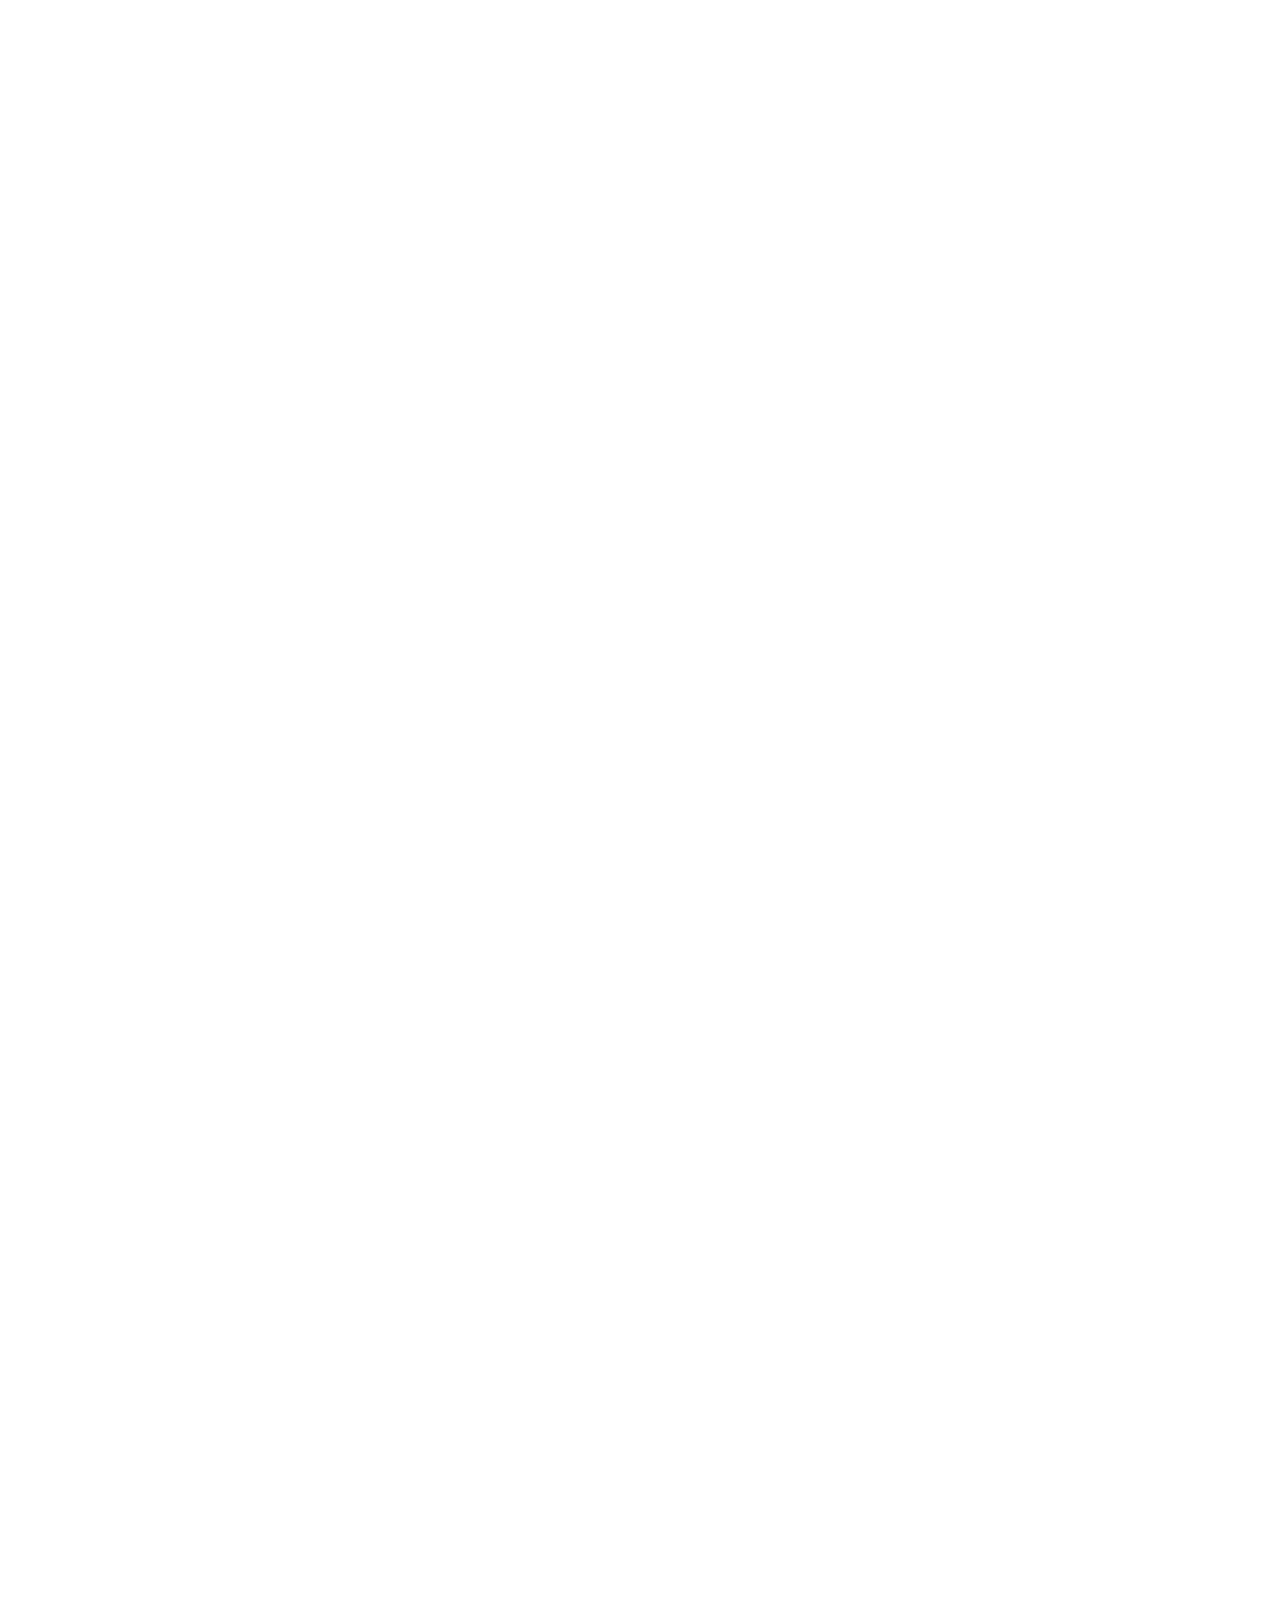
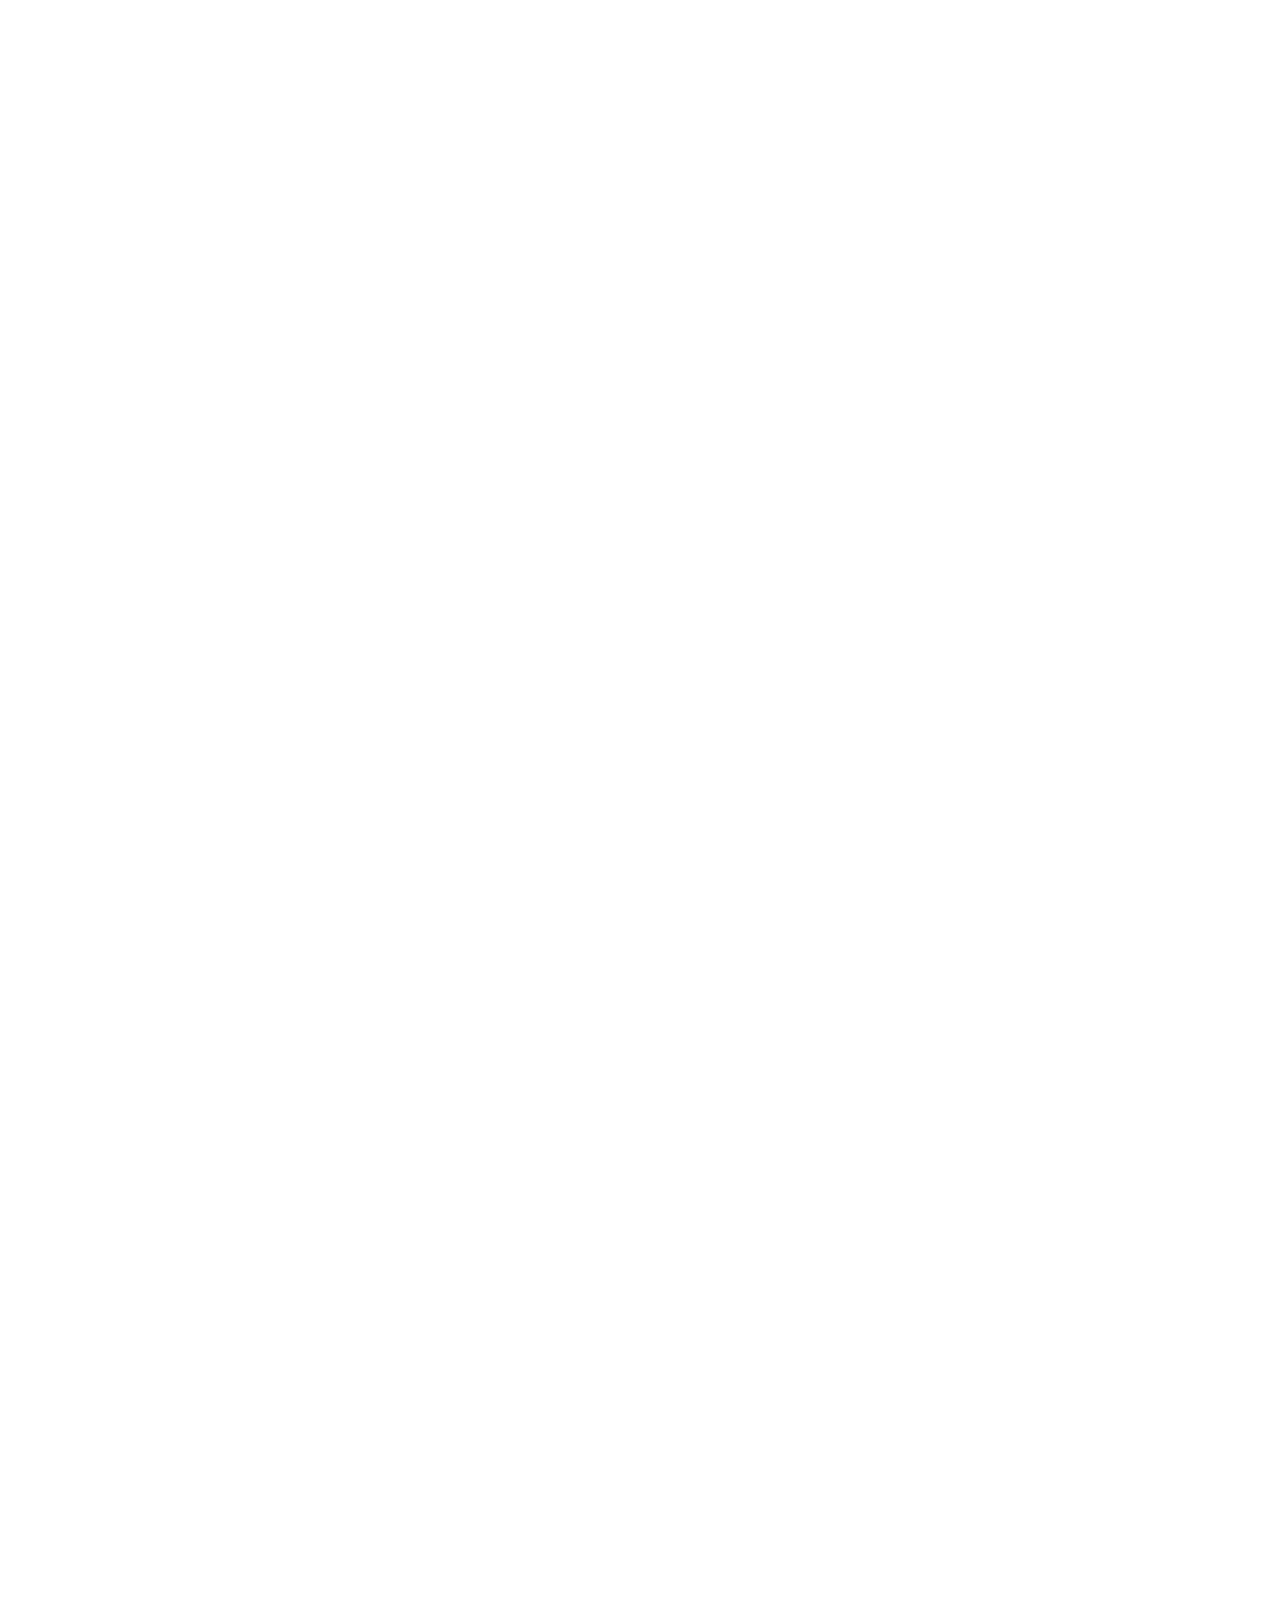
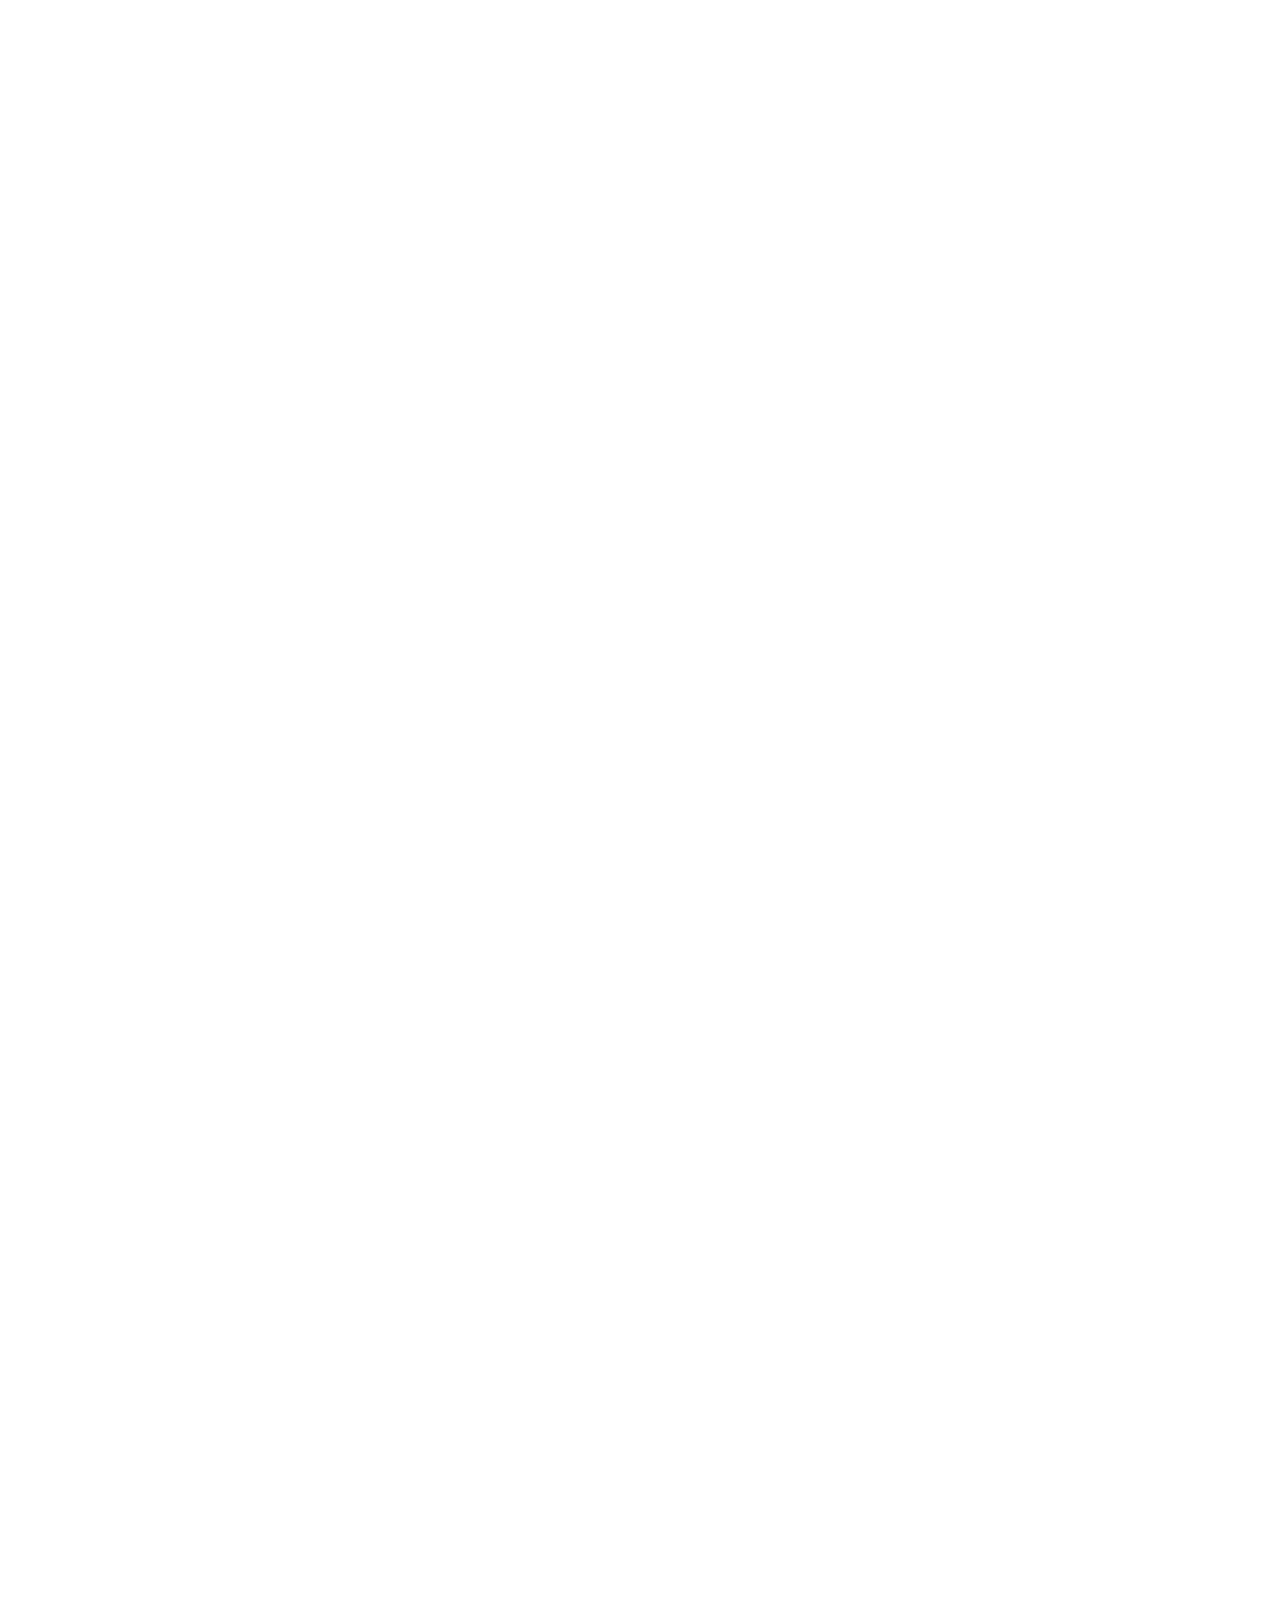
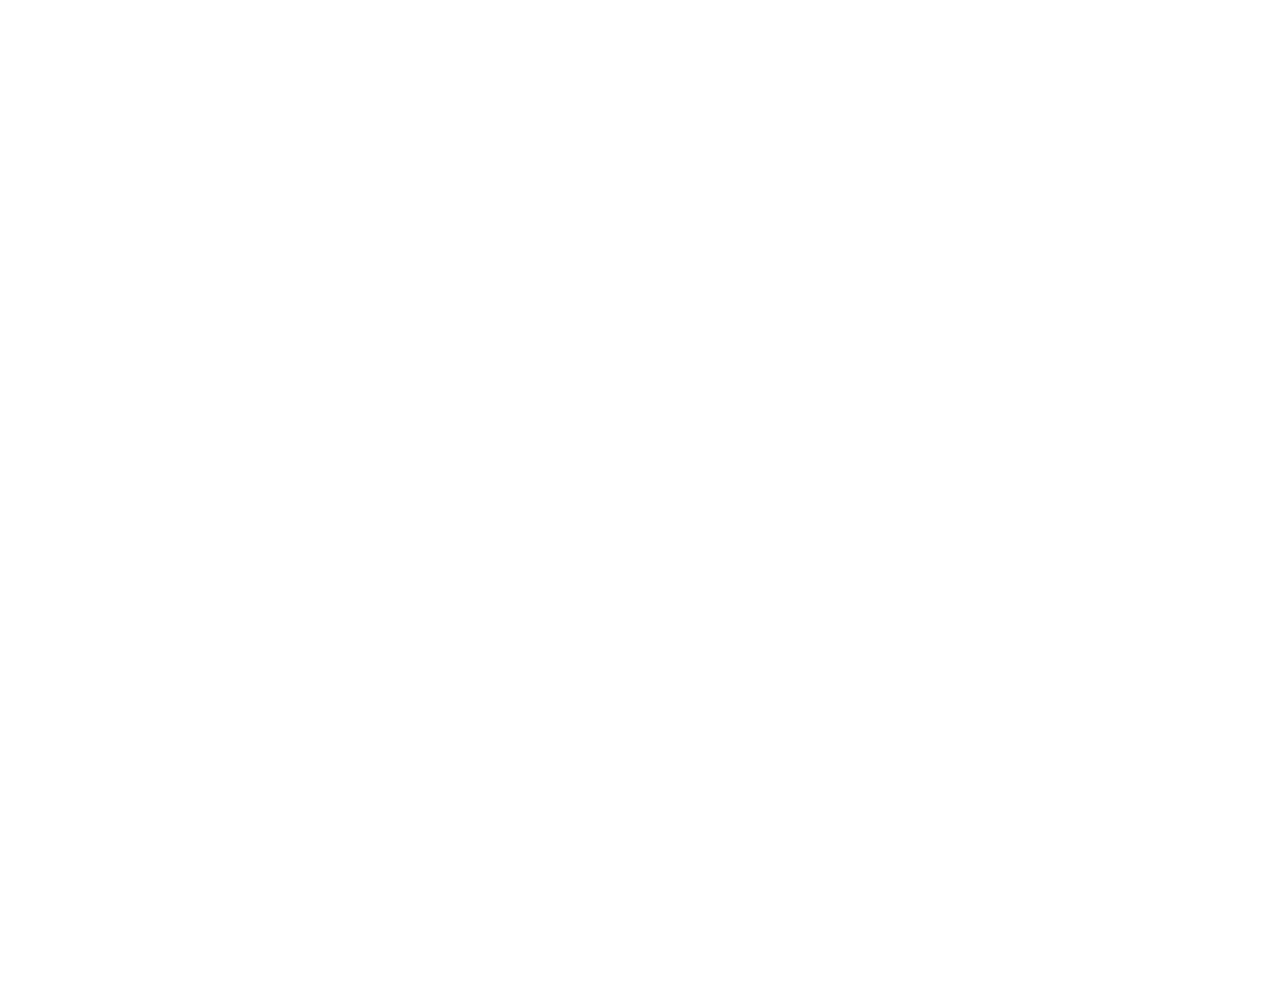
==== commit 3b1cac3e: "desctop slider in progress" ====
--- a/index.html
+++ b/index.html
@@ -182,6 +182,17 @@
                                     <p class="arrivalsSliderSlide__heading">LUARA</p>
                                     <p class="arrivalsSliderSlide__price">15000 UAH</p>
                             </li>
+                            <li class="arrivalsSliderSlide">
+                                <img class="arrivalsSliderSlide__img" src="img/newArrivalsSlide1.jpg" alt="">
+                                    <p class="arrivalsSliderSlide__heading">ALBA</p>
+                                    <p class="arrivalsSliderSlide__price">15000 UAH</p>
+                            </li>
+                            <li class="arrivalsSliderSlide arrivalsSliderSlide_active">
+                                <img class="arrivalsSliderSlide__img" src="img/newArrivalsSlide2.jpg" alt="">
+                                    <p class="arrivalsSliderSlide__heading">MARTIN</p>
+                                    <p class="arrivalsSliderSlide__price">15000 UAH</p>
+                            </li>
+                            
                         </ul>
                         <div class="arrivalsSlider__buttons arrivalsSlider__right">
                             <svg width="19" height="31" viewBox="0 0 19 31" fill="none" xmlns="http://www.w3.org/2000/svg">
--- a/style/style.css
+++ b/style/style.css
@@ -34,6 +34,11 @@
 @media (max-width: 1167px) {
   .headerWrap {
     padding: 25px 18px;
+  }
+}
+@media (max-width: 768px) {
+  .headerWrap {
+    padding: 0;
   }
 }
 
@@ -191,6 +196,17 @@
 .promo {
   height: 800px;
 }
+@media (max-width: 1024px) {
+  .promo {
+    height: 650px;
+  }
+}
+@media (max-width: 768px) {
+  .promo {
+    height: auto;
+    padding-bottom: 54px;
+  }
+}
 
 .promoContainer {
   background: #CCB2A3;
@@ -198,12 +214,13 @@
 }
 @media (max-width: 1167px) {
   .promoContainer {
-    height: 410px;
+    height: 60%;
   }
 }
 @media (max-width: 768px) {
   .promoContainer {
-    height: 574px;
+    height: auto;
+    padding-bottom: 54px;
   }
 }
 
@@ -298,9 +315,6 @@
   }
 }
 
-.promoRight {
-  height: 870px;
-}
 @media (max-width: 768px) {
   .promoRight {
     display: flex;
@@ -327,13 +341,18 @@
 
 .promoSwiper {
   position: relative;
-  height: 100%;
 }
 @media (max-width: 1167px) {
   .promoSwiper {
     height: 450px;
   }
 }
+@media (max-width: 768px) {
+  .promoSwiper {
+    height: auto;
+  }
+}
+
 .promoSwiperSlides__slide {
   width: 100%;
 }
@@ -393,6 +412,20 @@
 .arrivals {
   padding: 90px 0 125px 0;
 }
+@media (max-width: 1167px) {
+  .arrivals {
+    padding: 0 0 125px 0;
+  }
+}
+
+.arrivalsWrap {
+  padding: 0 15px;
+}
+@media (max-width: 768px) {
+  .arrivalsWrap {
+    padding: 0;
+  }
+}
 
 @media (max-width: 768px) {
   .arrivalsHeading {
@@ -432,28 +465,16 @@
   color: #FF9619;
 }
 
+.arrivalsSliderSlide img {
+  width: 100%;
+}
+
 .arrivalsSliderSlide {
   position: relative;
   display: flex;
   flex-direction: column;
   align-items: center;
   text-align: center;
-}
-.arrivalsSliderSlide_1 {
-  grid-column: 1/2;
-  grid-row: 1/2;
-}
-.arrivalsSliderSlide_active {
-  top: -10px;
-  grid-column: 2/3;
-  grid-row: 1/2;
-}
-.arrivalsSliderSlide_active img {
-  width: 110%;
-}
-.arrivalsSliderSlide_3 {
-  grid-column: 3/4;
-  grid-row: 1/2;
 }
 .arrivalsSliderSlide__heading {
   margin: 15px 0 5px 0;
@@ -787,7 +808,7 @@
   .coloredRectangle {
     width: 67px;
     height: 15px;
-    bottom: -12px;
+    bottom: -10px;
     left: 12%;
   }
 }
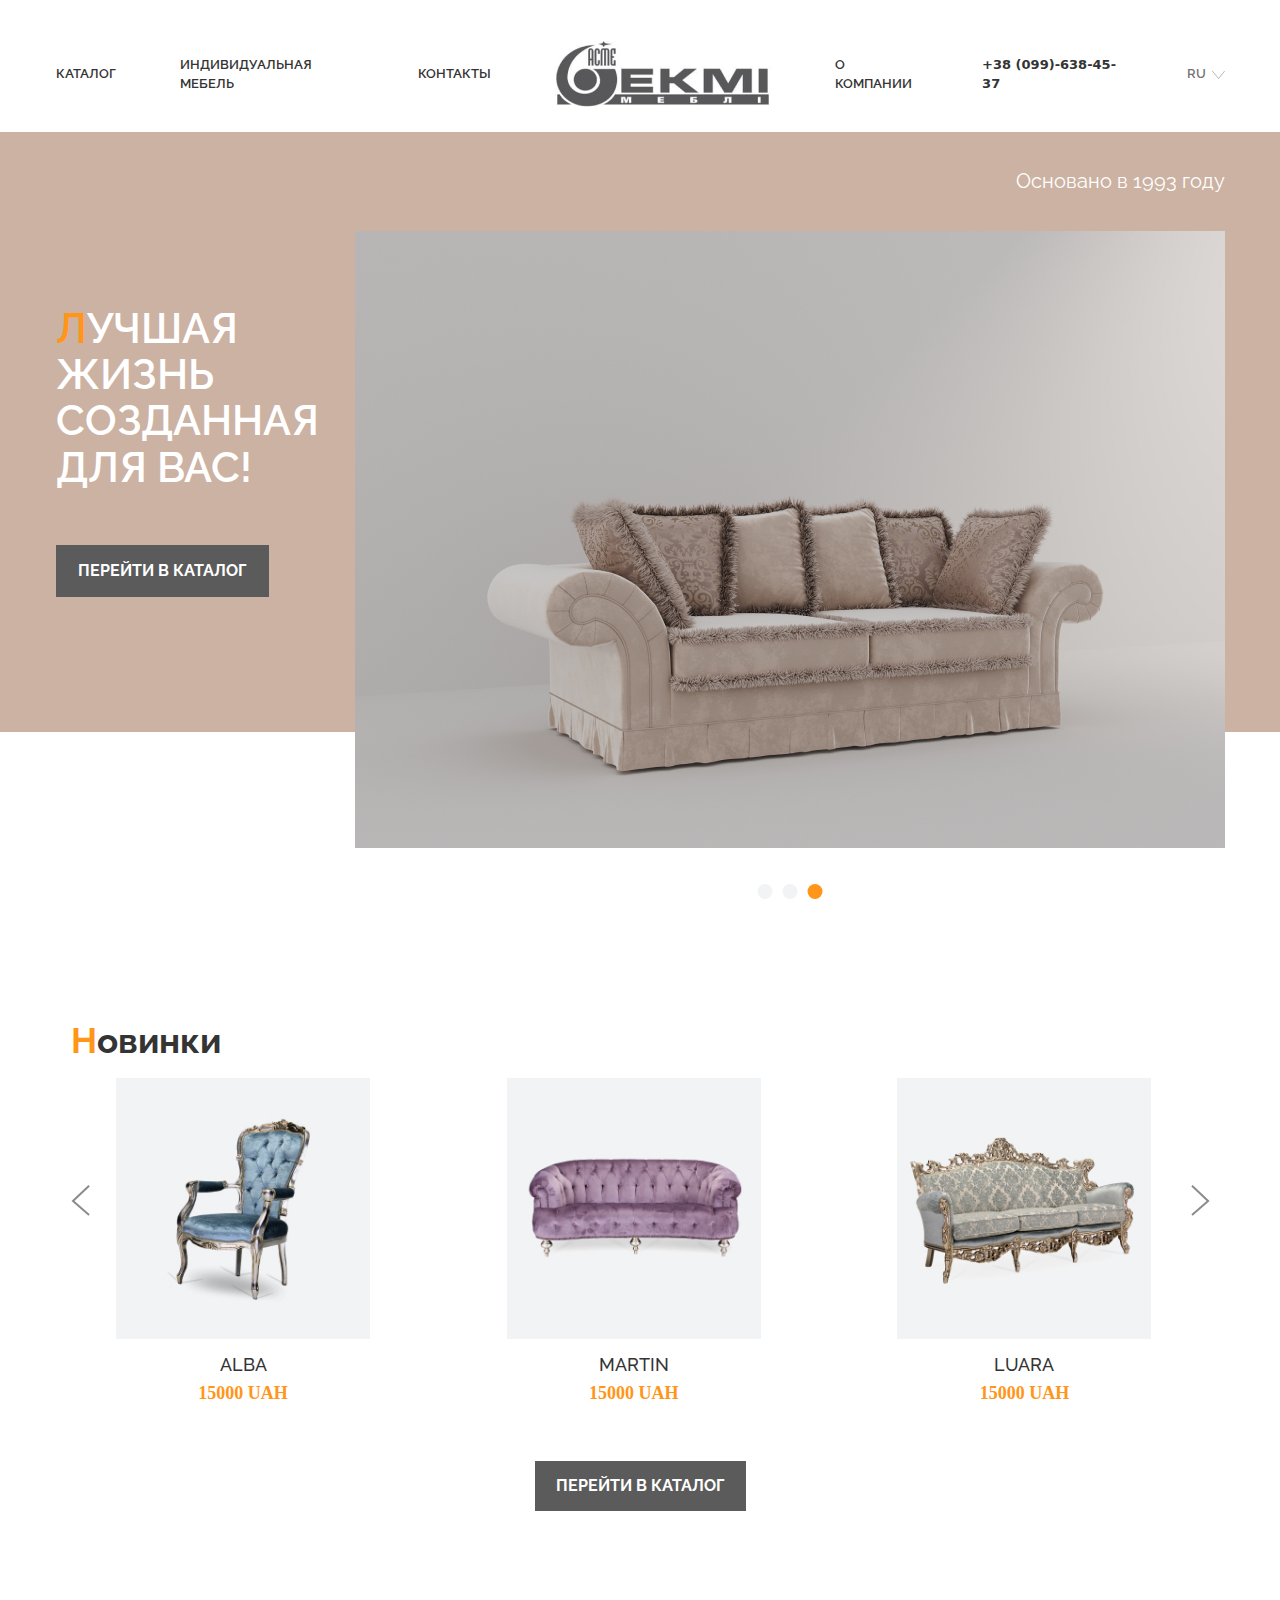
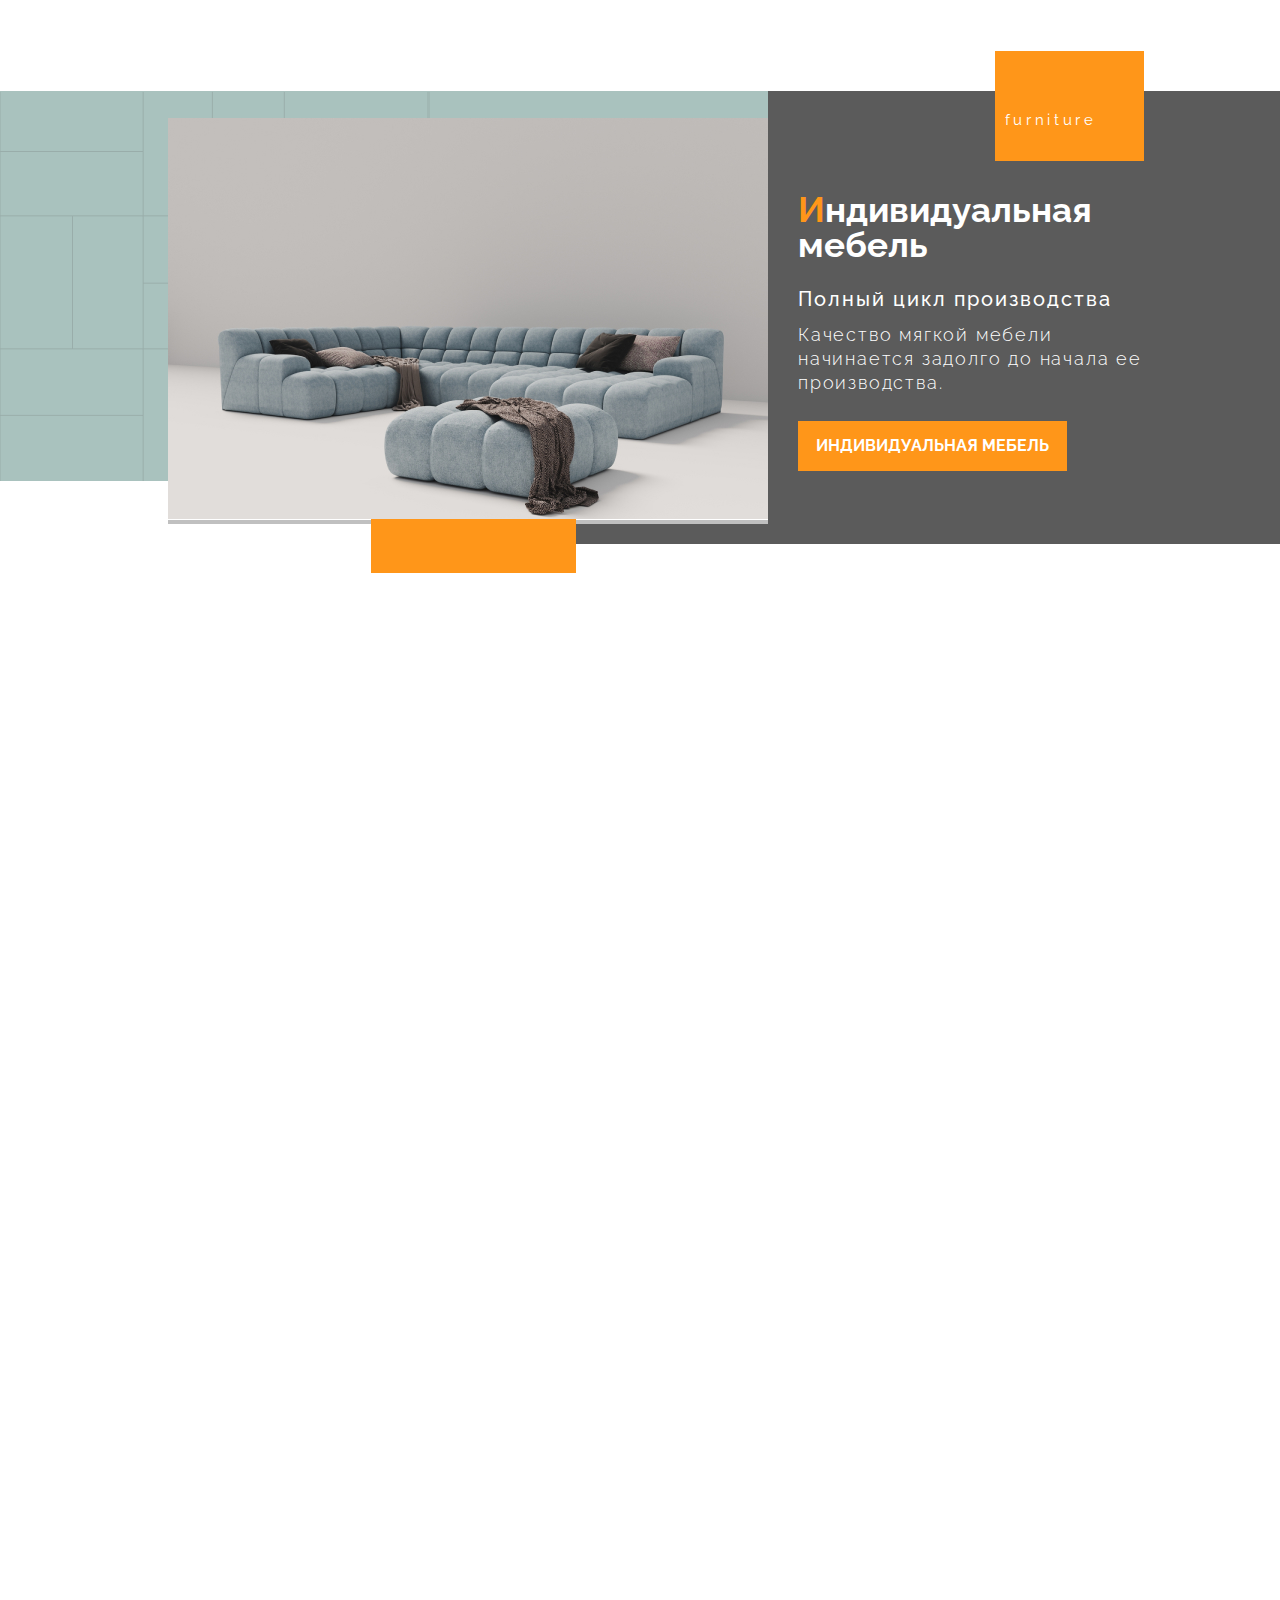
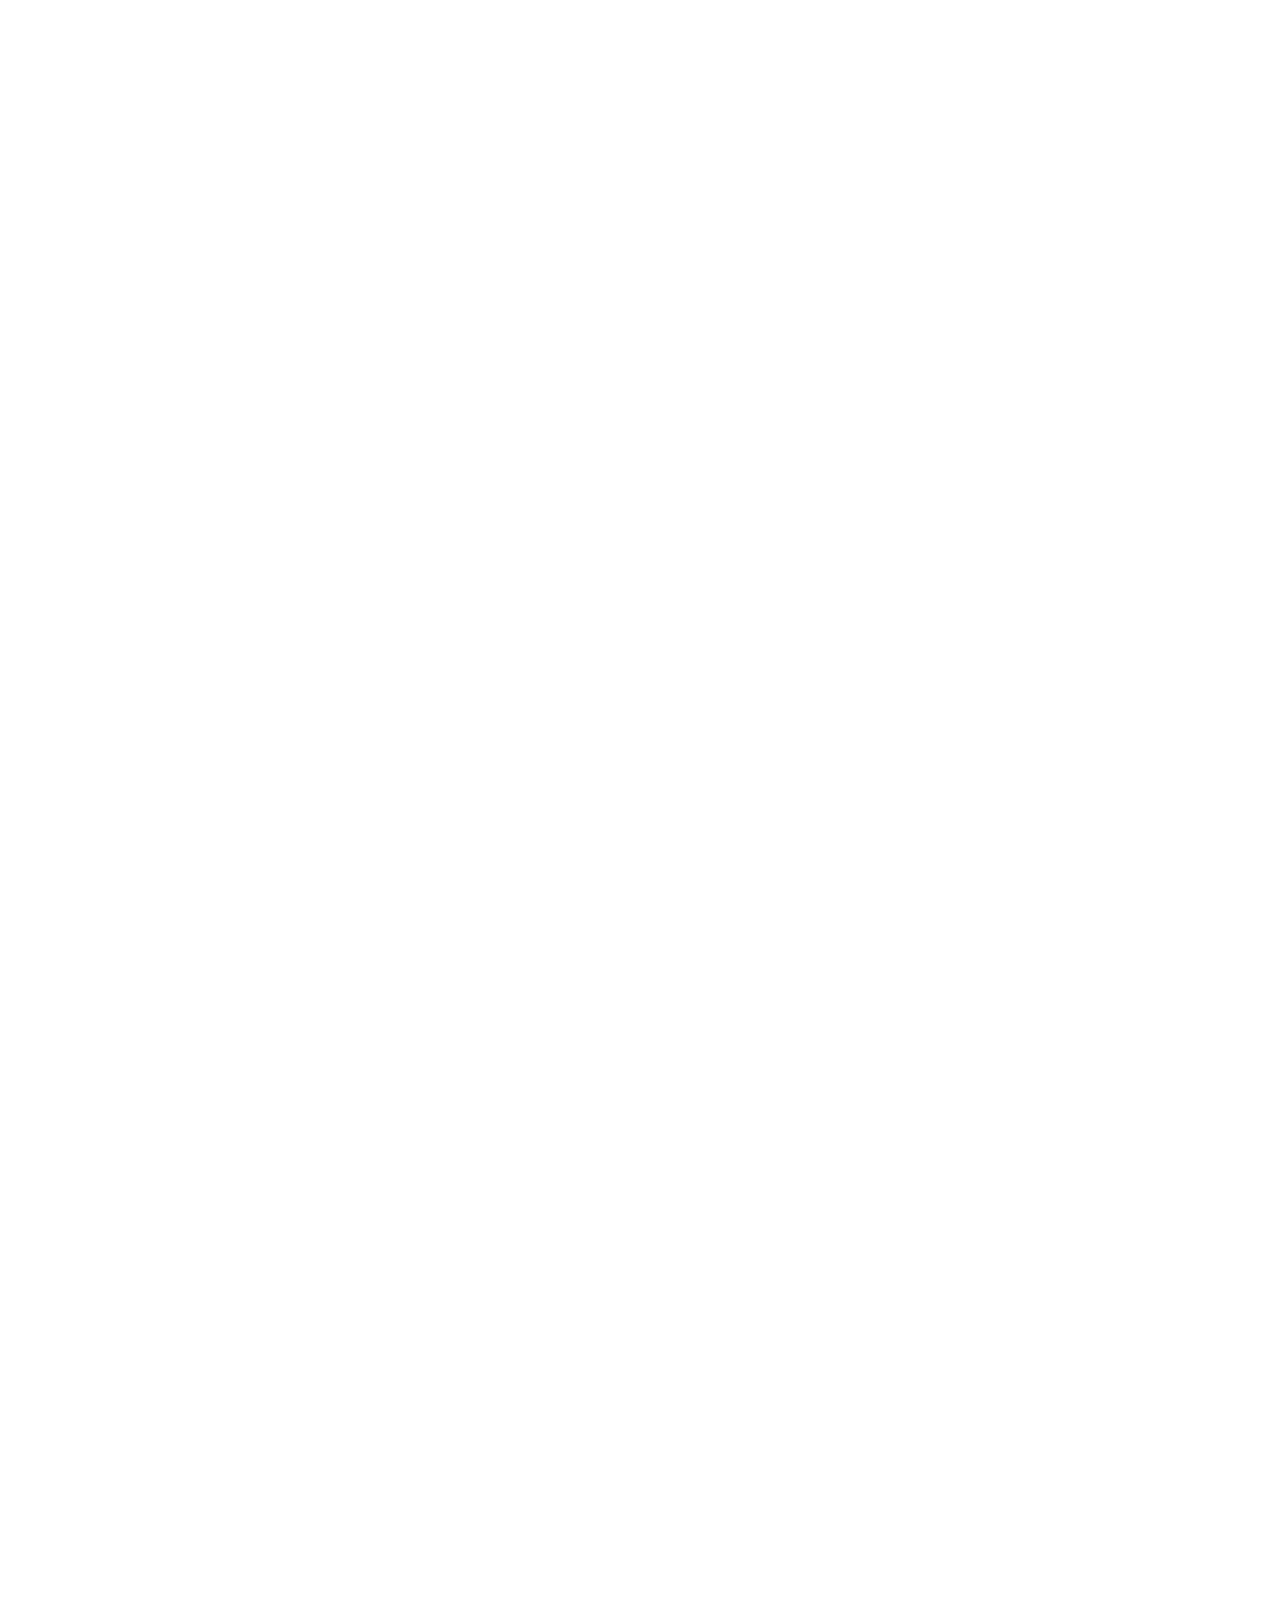
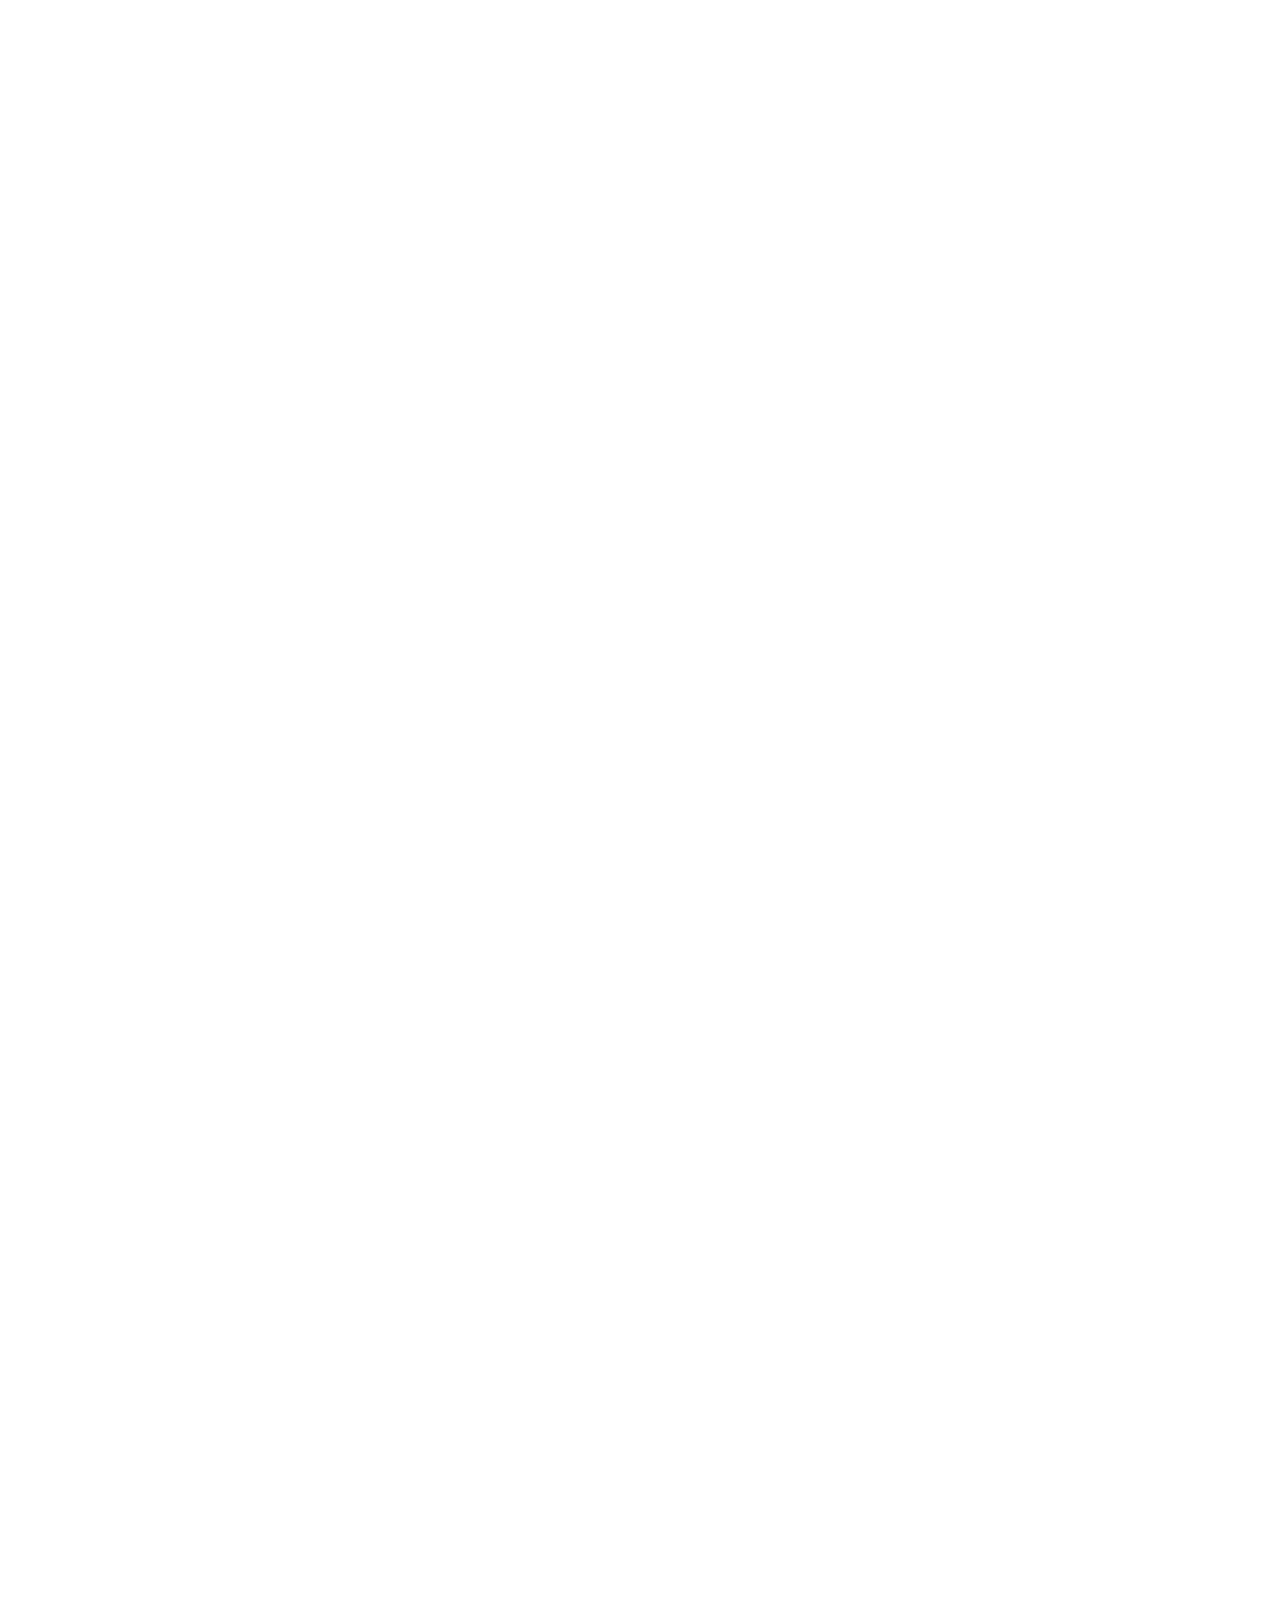
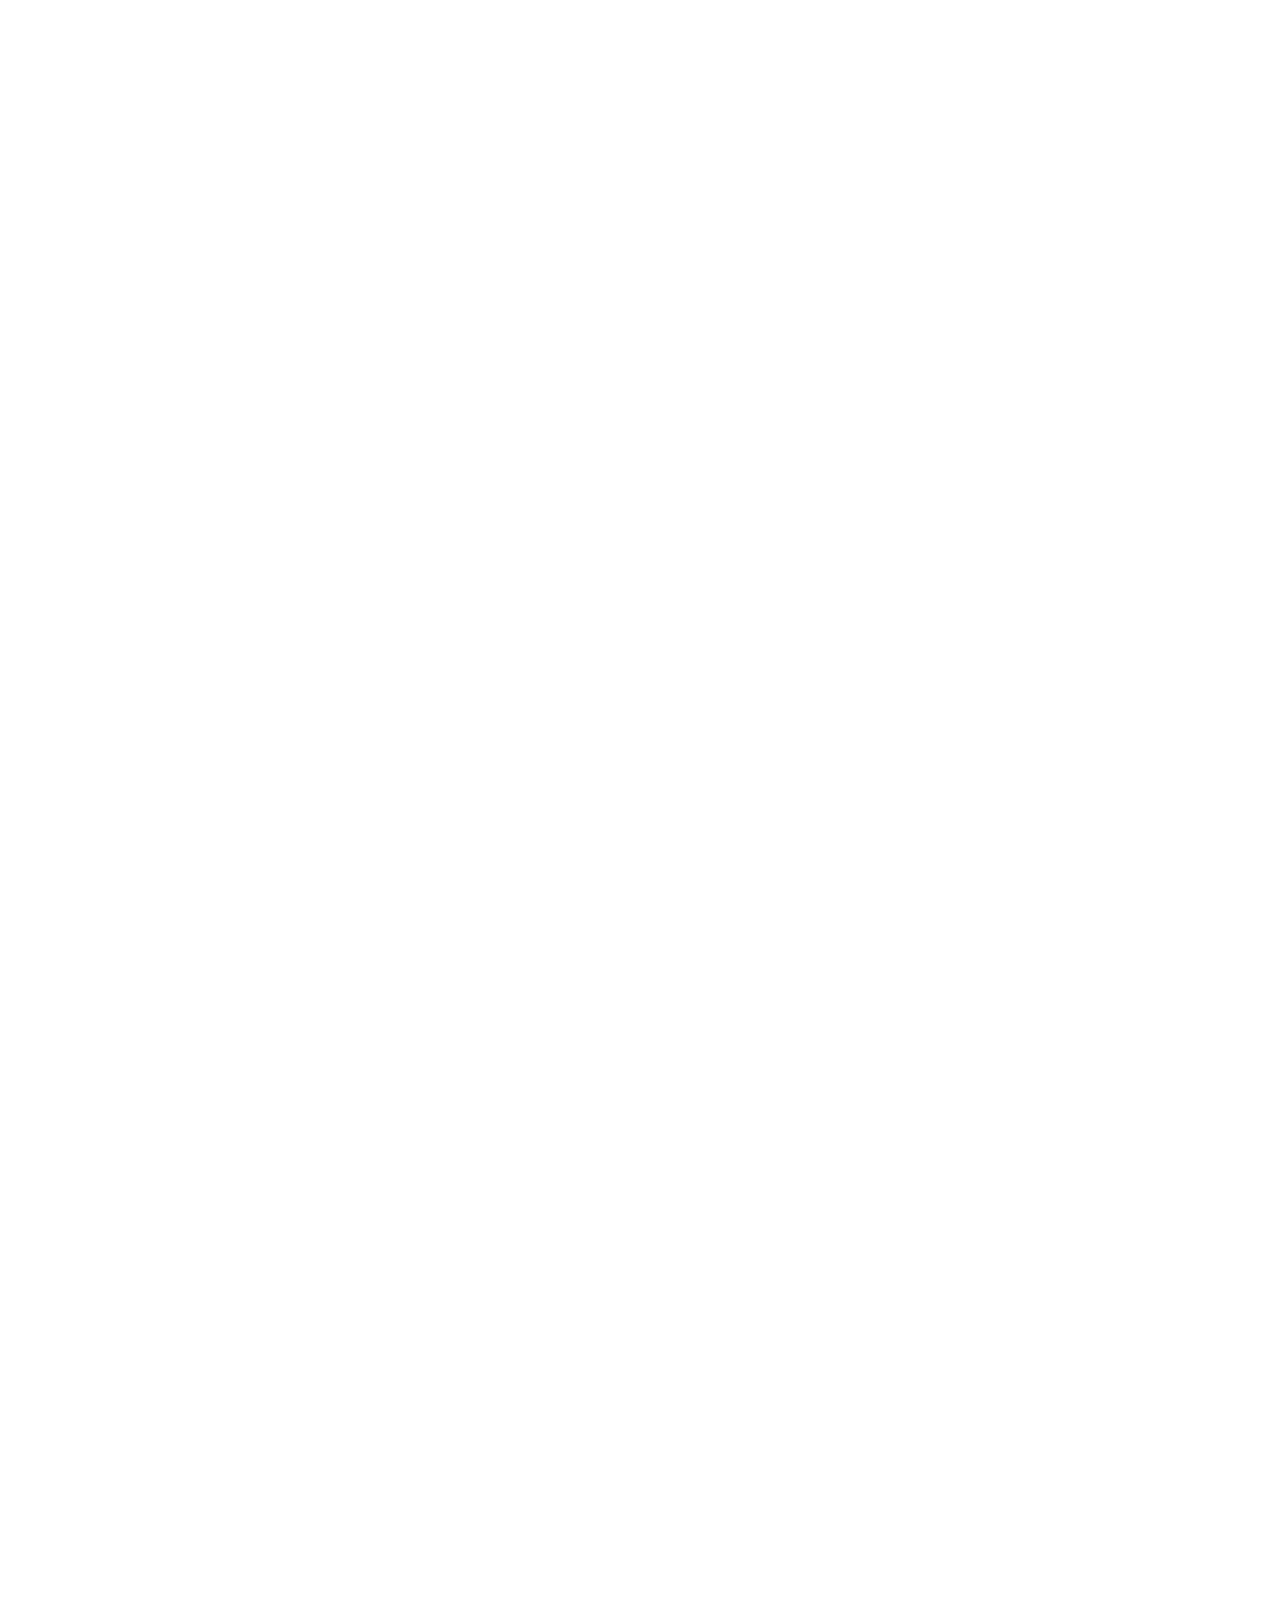
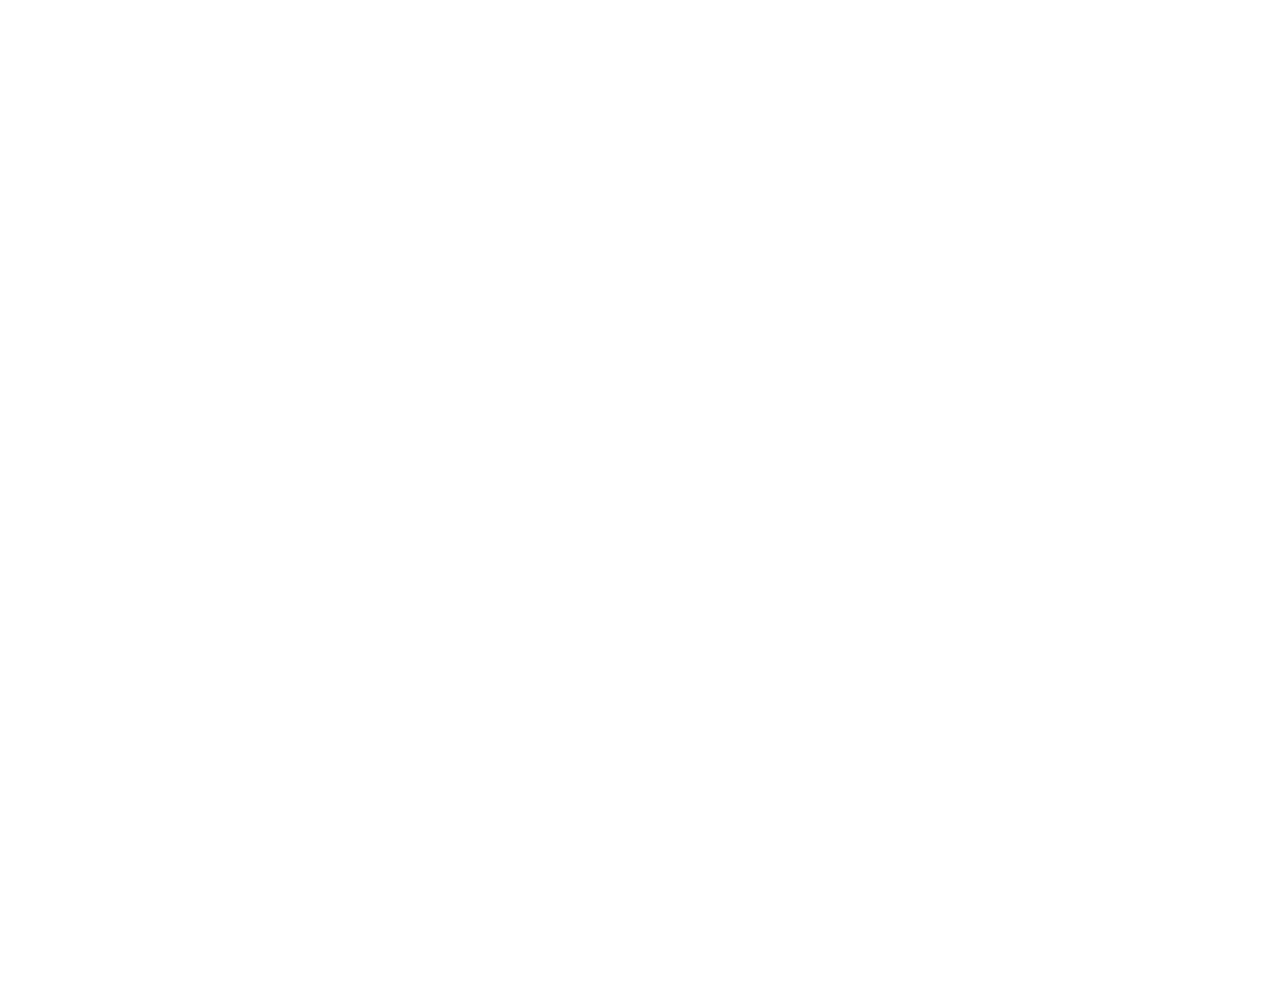
==== commit 2531223d: "arrivals desktop swiper fixing" ====
--- a/index.html
+++ b/index.html
@@ -161,39 +161,44 @@
                       <span class="arrivalsHeading_marked">Н</span>овинки  
                     </p>
                     <div class="arrivalsSlider">
+                        
+                        <ul class="arrivalsSliderList">
+                            <li class="arrivalsSliderSlide">
+                                <img class="arrivalsSliderSlide__img" src="img/newArrivalsSlide1.jpg" alt="">
+                                    <p class="arrivalsSliderSlide__heading">ALBA</p>
+                                    <p class="arrivalsSliderSlide__price">15000 UAH</p>
+                            </li>
+                            <li class="arrivalsSliderSlide arrivalsSliderSlide_active">
+                                <img class="arrivalsSliderSlide__img" src="img/newArrivalsSlide2.jpg" alt="">
+                                    <p class="arrivalsSliderSlide__heading">MARTIN</p>
+                                    <p class="arrivalsSliderSlide__price">15000 UAH</p>
+                            </li>
+                            <li class="arrivalsSliderSlide">
+                                <img class="arrivalsSliderSlide__img" src="img/newArrivalsSlide3.jpg" alt="">
+                                    <p class="arrivalsSliderSlide__heading">LUARA</p>
+                                    <p class="arrivalsSliderSlide__price">15000 UAH</p>
+                            </li>
+                            <li class="arrivalsSliderSlide">
+                                <img class="arrivalsSliderSlide__img" src="img/newArrivalsSlide1.jpg" alt="">
+                                    <p class="arrivalsSliderSlide__heading">ALBA</p>
+                                    <p class="arrivalsSliderSlide__price">15000 UAH</p>
+                            </li>
+                            <li class="arrivalsSliderSlide arrivalsSliderSlide_active">
+                                <img class="arrivalsSliderSlide__img" src="img/newArrivalsSlide2.jpg" alt="">
+                                    <p class="arrivalsSliderSlide__heading">MARTIN</p>
+                                    <p class="arrivalsSliderSlide__price">15000 UAH</p>
+                            </li>
+                            <li class="arrivalsSliderSlide">
+                                <img class="arrivalsSliderSlide__img" src="img/newArrivalsSlide3.jpg" alt="">
+                                    <p class="arrivalsSliderSlide__heading">LUARA</p>
+                                    <p class="arrivalsSliderSlide__price">15000 UAH</p>
+                            </li>
+                        </ul>
                         <div class="arrivalsSlider__buttons arrivalsSlider__left">
                             <svg width="19" height="31" viewBox="0 0 19 31" fill="none" xmlns="http://www.w3.org/2000/svg">
                                 <path d="M18.0898 0.742648L1.9985 15.9595L18.0898 29.9082" stroke="#5A5A5A" stroke-opacity="0.7" stroke-width="2"/>
                                 </svg>
                         </div>
-                        <ul class="arrivalsSliderList">
-                            <li class="arrivalsSliderSlide">
-                                <img class="arrivalsSliderSlide__img" src="img/newArrivalsSlide1.jpg" alt="">
-                                    <p class="arrivalsSliderSlide__heading">ALBA</p>
-                                    <p class="arrivalsSliderSlide__price">15000 UAH</p>
-                            </li>
-                            <li class="arrivalsSliderSlide arrivalsSliderSlide_active">
-                                <img class="arrivalsSliderSlide__img" src="img/newArrivalsSlide2.jpg" alt="">
-                                    <p class="arrivalsSliderSlide__heading">MARTIN</p>
-                                    <p class="arrivalsSliderSlide__price">15000 UAH</p>
-                            </li>
-                            <li class="arrivalsSliderSlide">
-                                <img class="arrivalsSliderSlide__img" src="img/newArrivalsSlide3.jpg" alt="">
-                                    <p class="arrivalsSliderSlide__heading">LUARA</p>
-                                    <p class="arrivalsSliderSlide__price">15000 UAH</p>
-                            </li>
-                            <li class="arrivalsSliderSlide">
-                                <img class="arrivalsSliderSlide__img" src="img/newArrivalsSlide1.jpg" alt="">
-                                    <p class="arrivalsSliderSlide__heading">ALBA</p>
-                                    <p class="arrivalsSliderSlide__price">15000 UAH</p>
-                            </li>
-                            <li class="arrivalsSliderSlide arrivalsSliderSlide_active">
-                                <img class="arrivalsSliderSlide__img" src="img/newArrivalsSlide2.jpg" alt="">
-                                    <p class="arrivalsSliderSlide__heading">MARTIN</p>
-                                    <p class="arrivalsSliderSlide__price">15000 UAH</p>
-                            </li>
-                            
-                        </ul>
                         <div class="arrivalsSlider__buttons arrivalsSlider__right">
                             <svg width="19" height="31" viewBox="0 0 19 31" fill="none" xmlns="http://www.w3.org/2000/svg">
                                 <path d="M0.999999 0.742648L17.0913 15.9595L1 29.9082" stroke="#5A5A5A" stroke-opacity="0.7" stroke-width="2"/>
@@ -304,5 +309,6 @@
     <script src="main.js"></script>
     <script src="arrivalsSwiper.js"></script>
     <script src="mobSlider.js"></script>
+    <script src="arrivDeskSwiper.js"></script>
 </body>
 </html>--- a/style/style.css
+++ b/style/style.css
@@ -45,6 +45,9 @@
 .headerNav {
   display: flex;
   gap: 64px;
+}
+.headerNav :nth-child(6) {
+  font-family: system-ui;
 }
 @media (max-width: 1167px) {
   .headerNav {
@@ -434,10 +437,9 @@
 }
 
 .arrivalsSlider {
-  display: flex;
-  align-items: center;
-  justify-content: center;
-  gap: 20px;
+  position: relative;
+  padding: 200px 50px;
+  overflow: hidden;
 }
 @media (max-width: 768px) {
   .arrivalsSlider {
@@ -445,13 +447,46 @@
   }
 }
 .arrivalsSlider__buttons {
-  margin-bottom: 100px;
+  position: absolute;
+  top: 31%;
+}
+@media (max-width: 1169px) {
+  .arrivalsSlider__buttons {
+    top: 25%;
+  }
+}
+@media (max-width: 1024px) {
+  .arrivalsSlider__buttons {
+    top: 20%;
+  }
+}
+.arrivalsSlider__left {
+  left: 0;
+}
+.arrivalsSlider__right {
+  right: 0;
 }
 
 .arrivalsSliderList {
-  display: grid;
-  grid-template-columns: repeat(3, 1fr);
-  gap: 30px;
+  display: flex;
+  justify-content: space-between;
+  gap: 12%;
+  position: absolute;
+  top: 0;
+  left: 4%;
+  width: 100%;
+  transition: all ease 1s;
+}
+@media (max-width: 1169px) {
+  .arrivalsSliderList {
+    gap: 21%;
+    width: 77%;
+  }
+}
+@media (max-width: 1024px) {
+  .arrivalsSliderList {
+    width: 76%;
+  }
 }
 
 .arrivalsHeading {
@@ -475,6 +510,13 @@
   flex-direction: column;
   align-items: center;
   text-align: center;
+  min-width: 254px;
+  min-height: 250px;
+}
+@media (max-width: 1169px) {
+  .arrivalsSliderSlide {
+    min-width: 25%;
+  }
 }
 .arrivalsSliderSlide__heading {
   margin: 15px 0 5px 0;
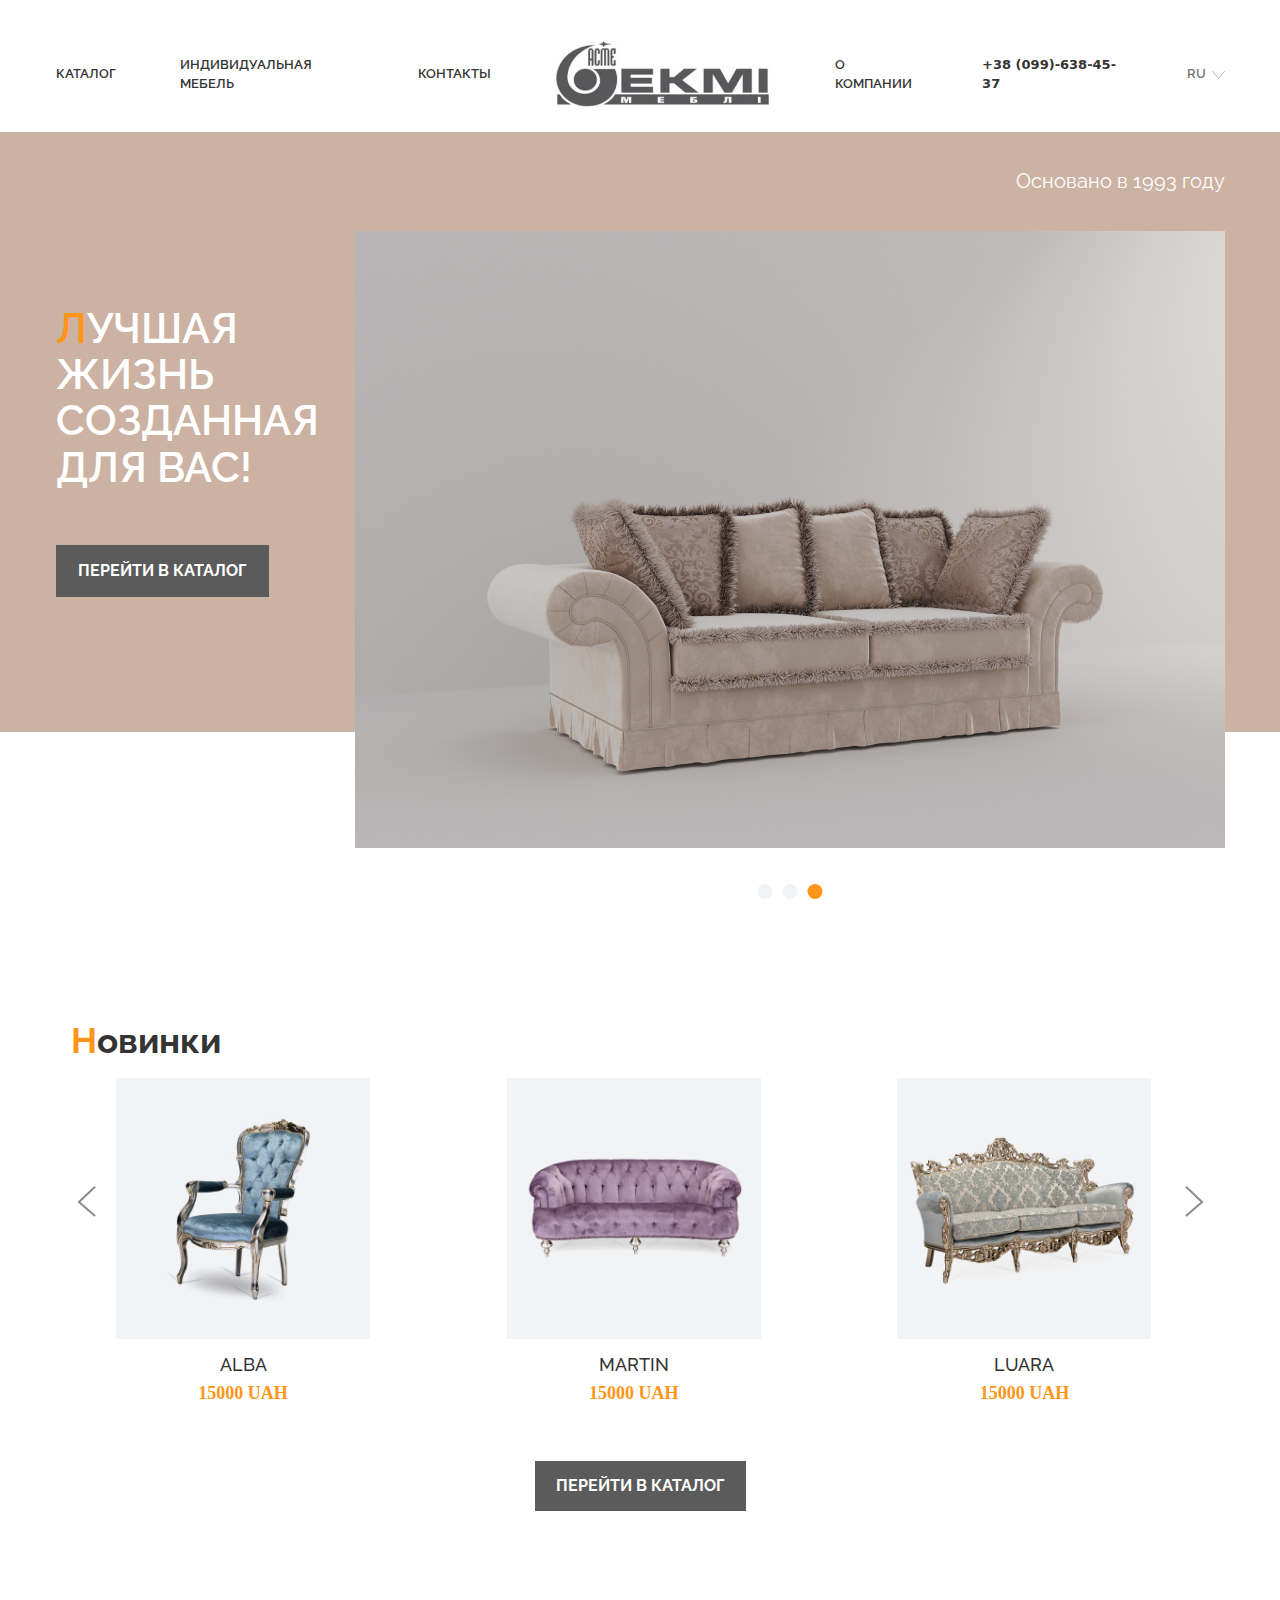
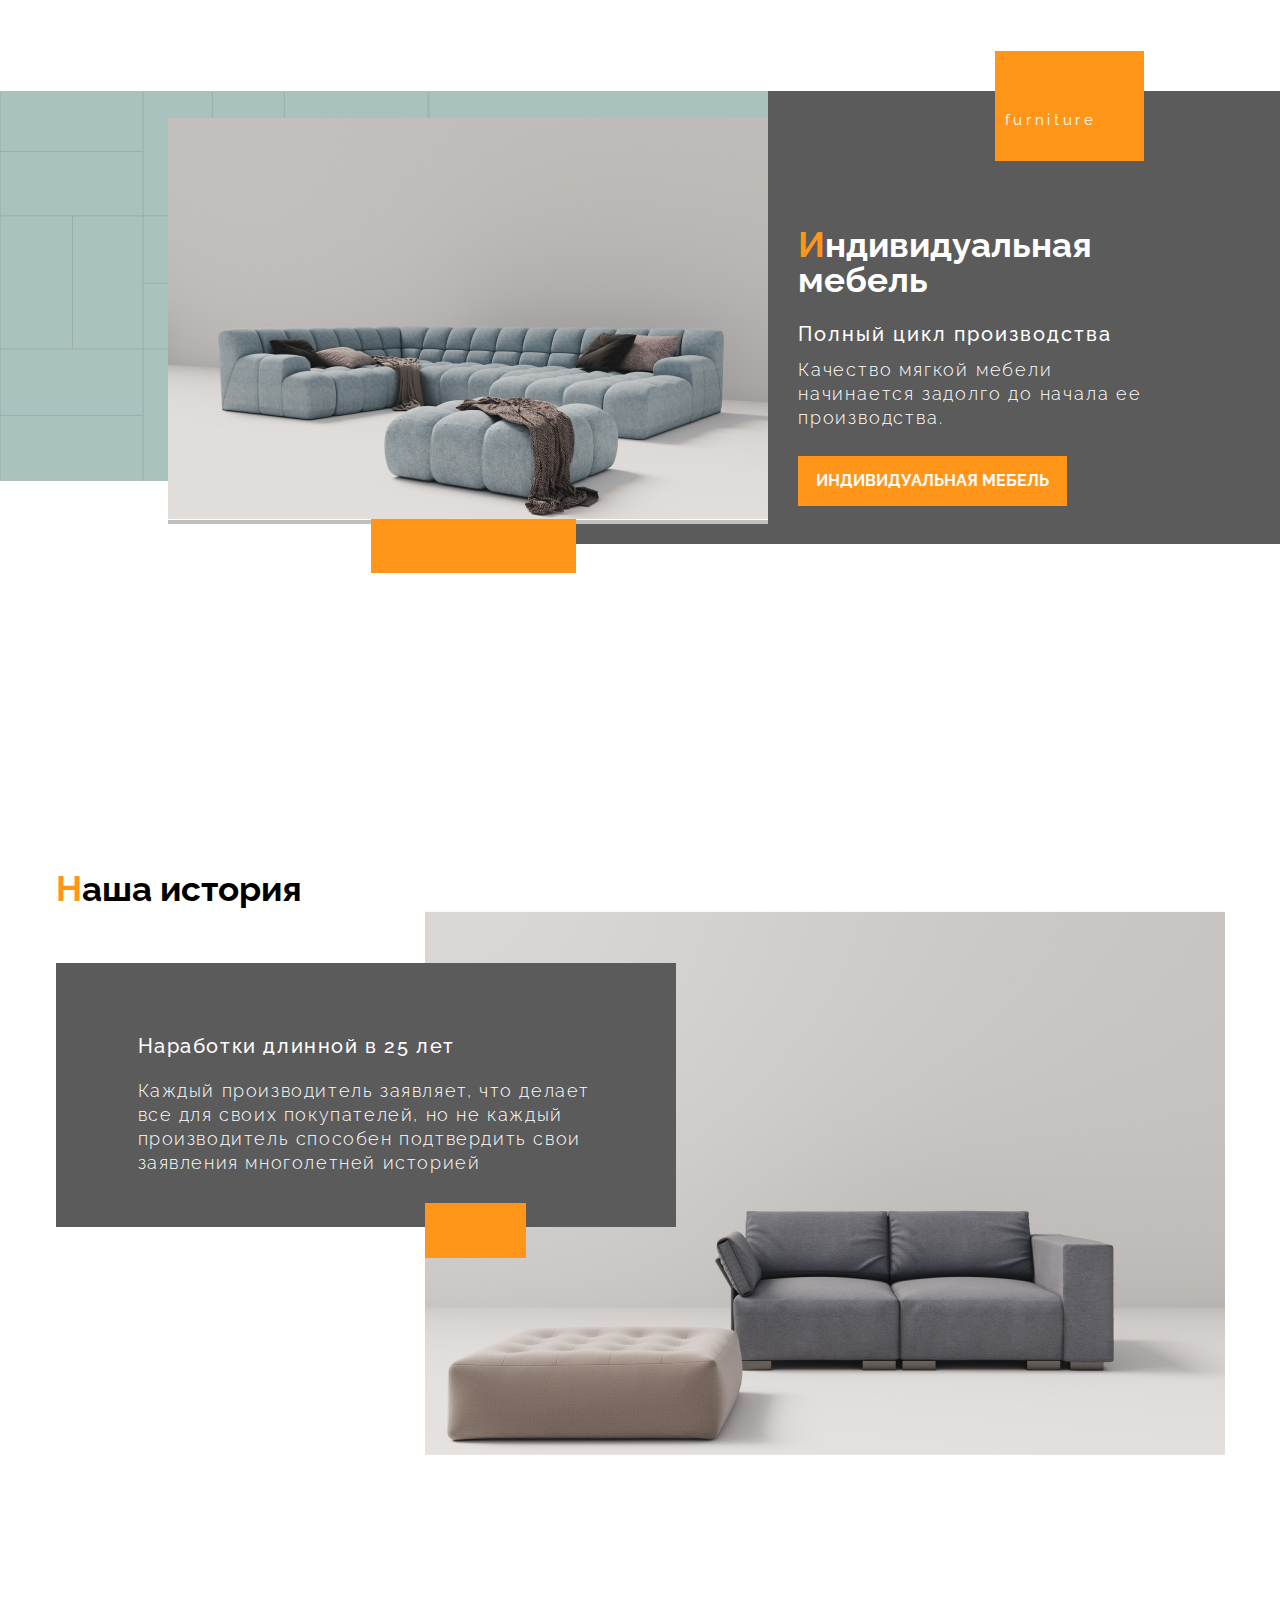
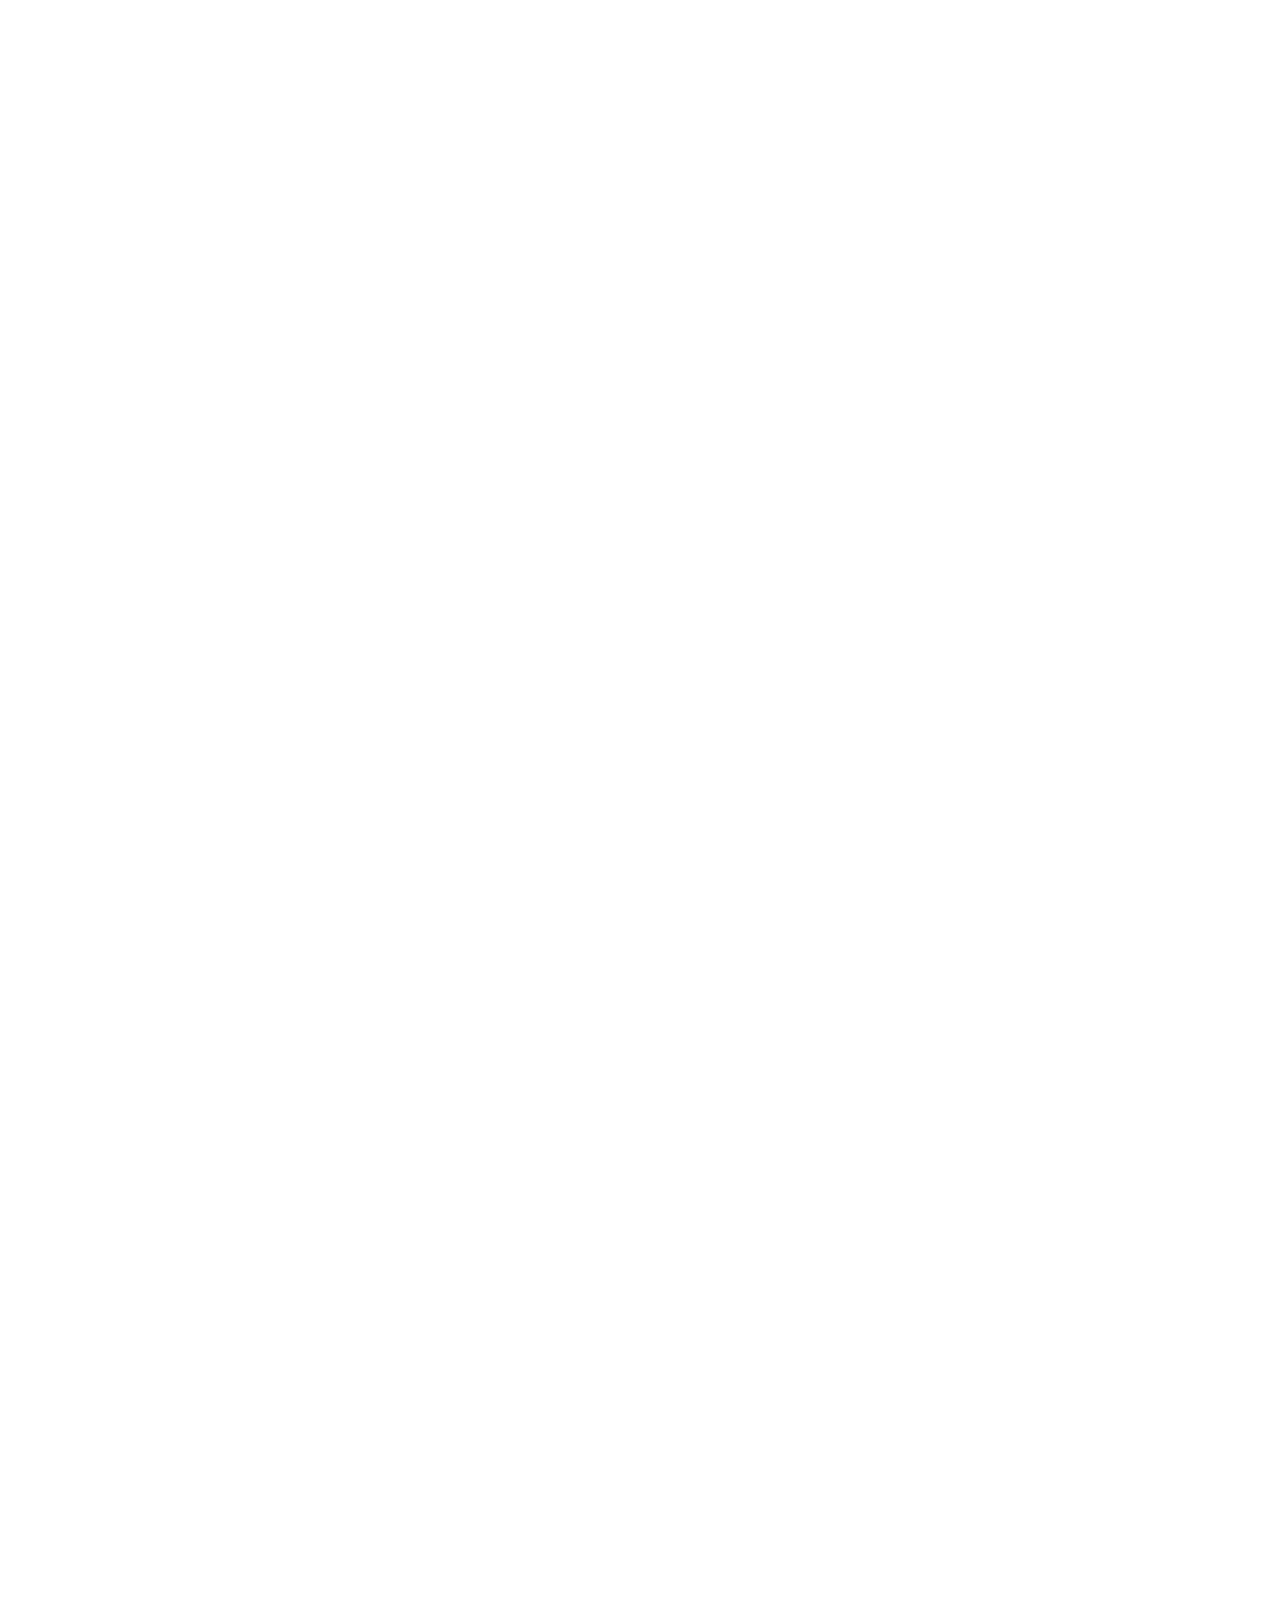
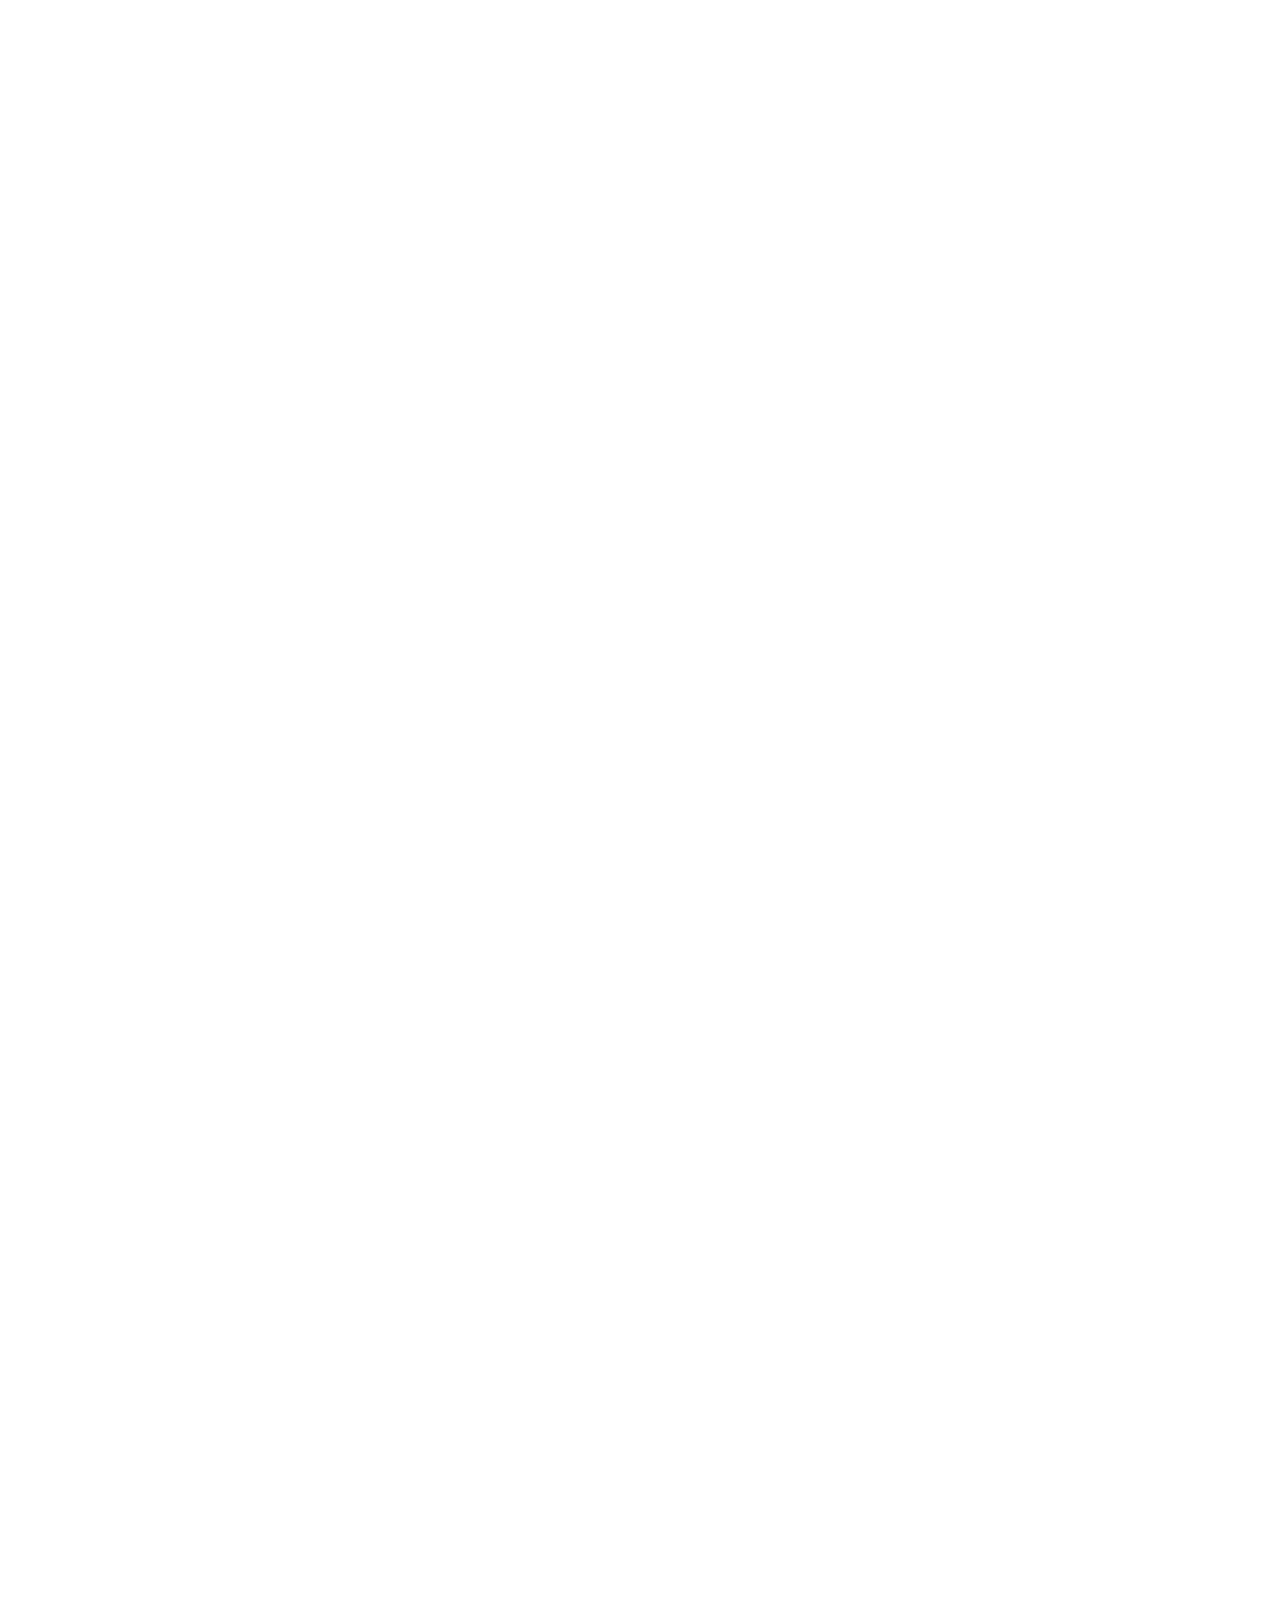
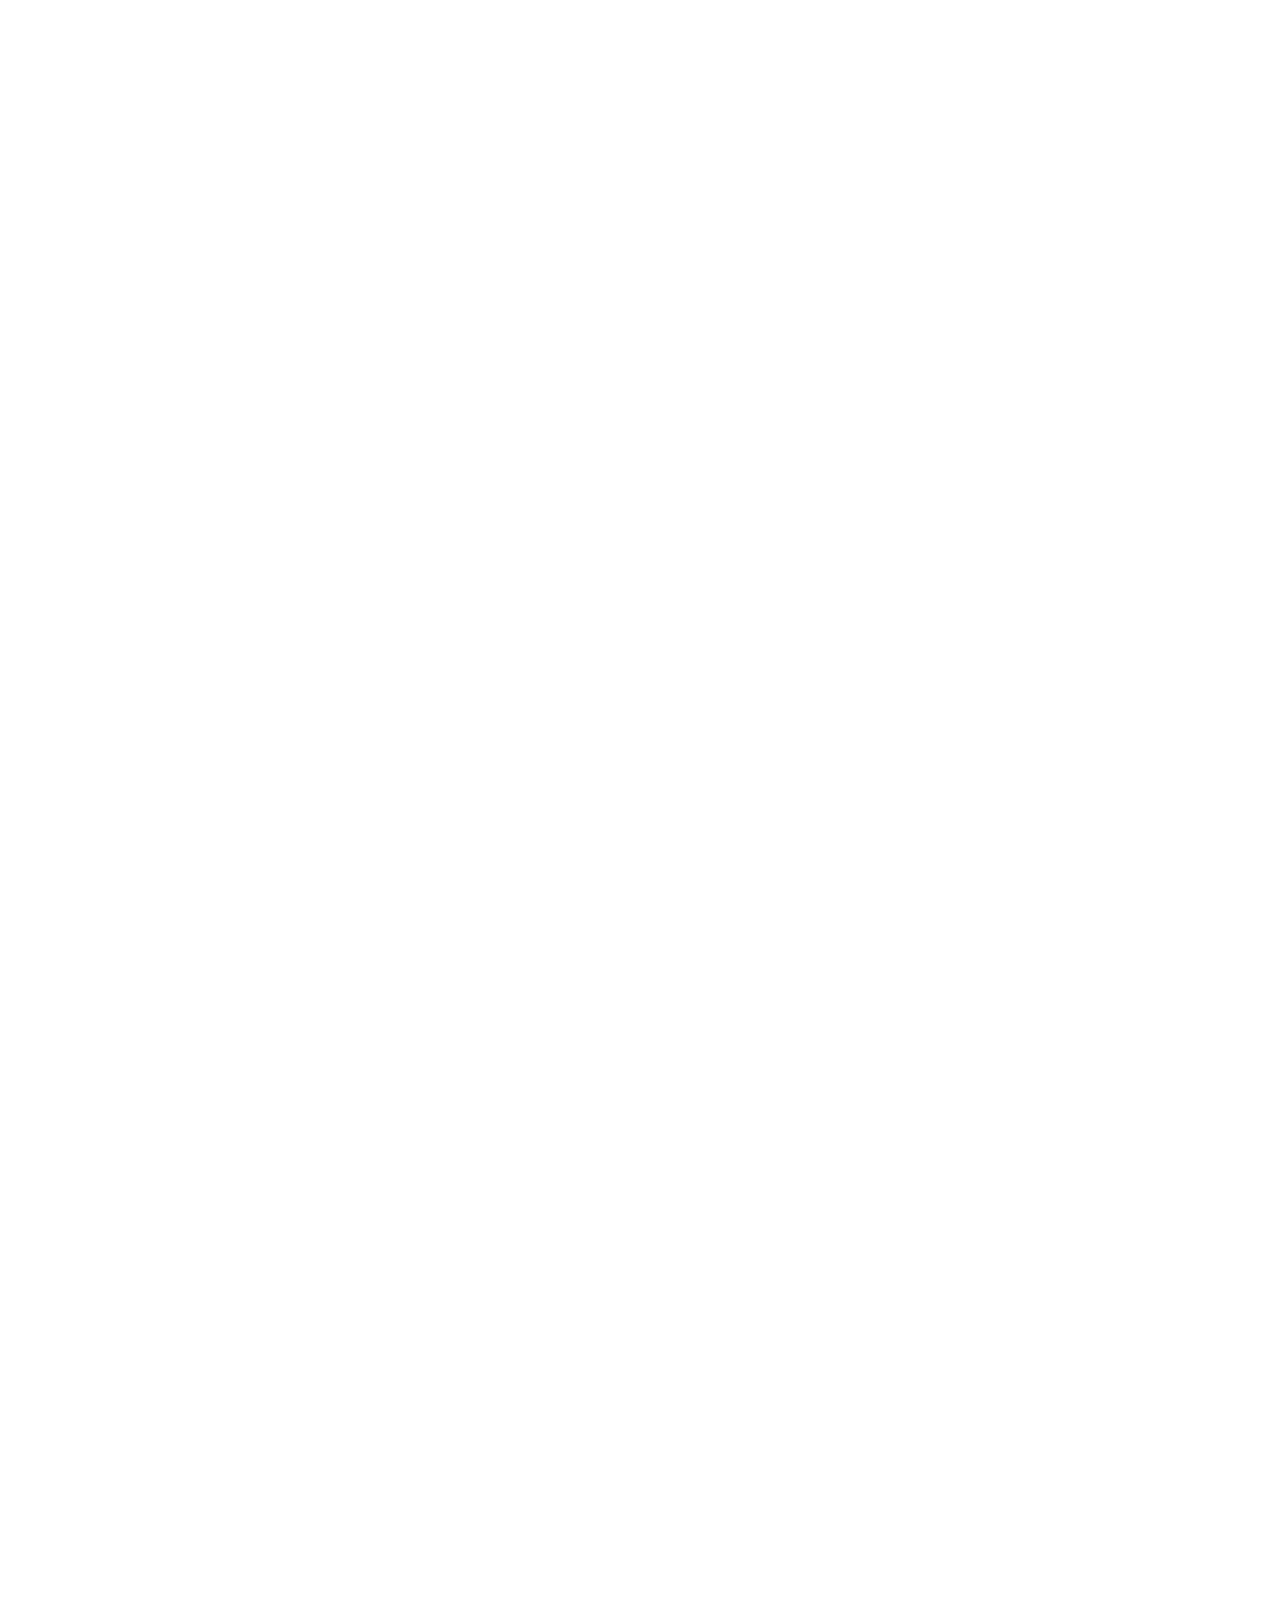
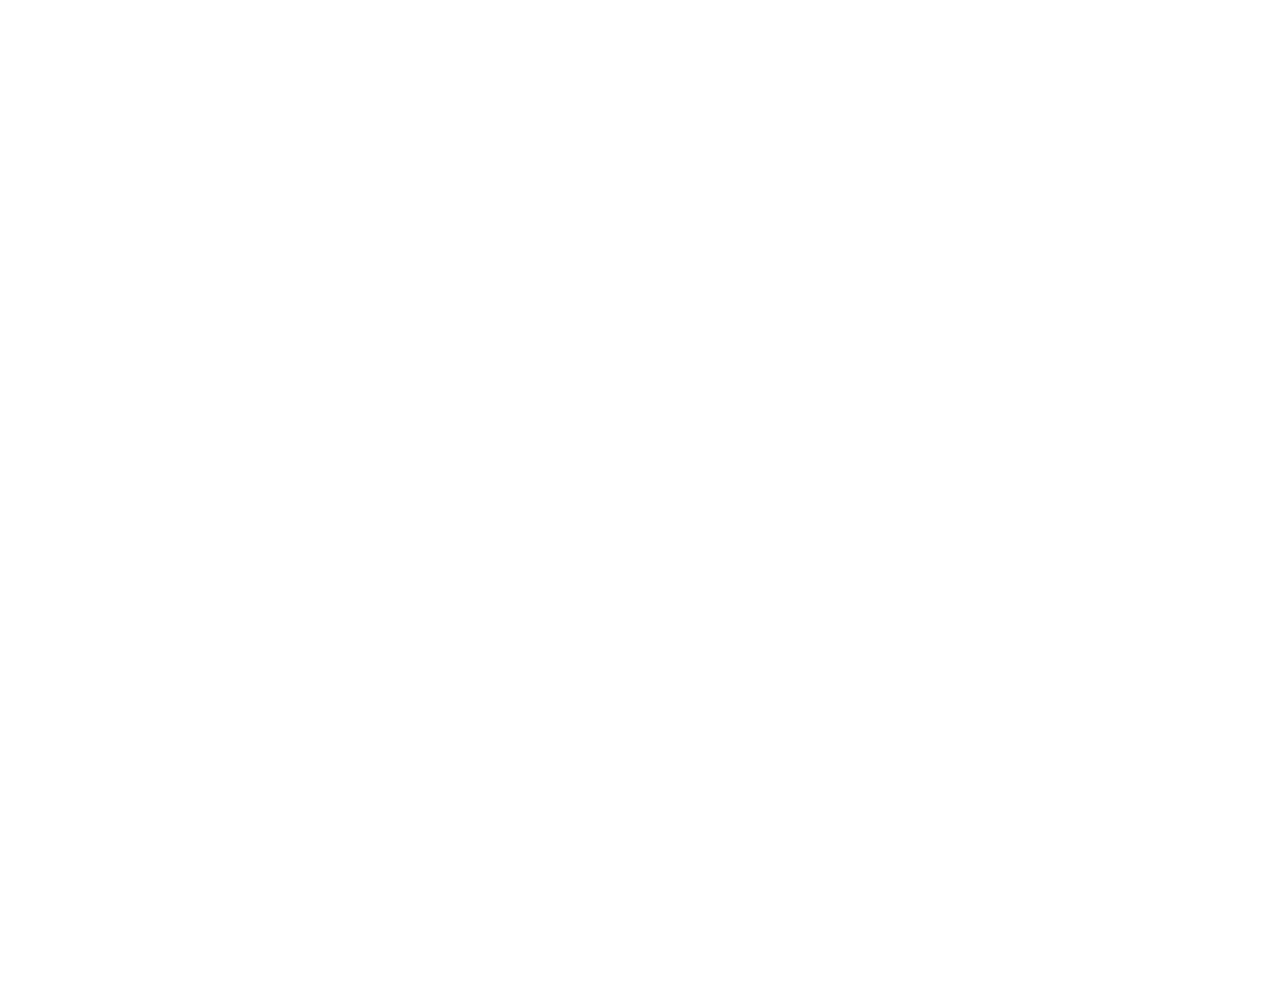
==== commit 288c6863: "historyBottom" ====
--- a/index.html
+++ b/index.html
@@ -193,17 +193,27 @@
                                     <p class="arrivalsSliderSlide__heading">LUARA</p>
                                     <p class="arrivalsSliderSlide__price">15000 UAH</p>
                             </li>
+                            <li class="arrivalsSliderSlide arrivalsSliderSlide_active">
+                                <img class="arrivalsSliderSlide__img" src="img/newArrivalsSlide2.jpg" alt="">
+                                    <p class="arrivalsSliderSlide__heading">MARTIN</p>
+                                    <p class="arrivalsSliderSlide__price">15000 UAH</p>
+                            </li>
+                            <li class="arrivalsSliderSlide">
+                                <img class="arrivalsSliderSlide__img" src="img/promoImg.jpg" alt="">
+                                    <p class="arrivalsSliderSlide__heading">LUARA</p>
+                                    <p class="arrivalsSliderSlide__price">15000 UAH</p>
+                            </li>
                         </ul>
-                        <div class="arrivalsSlider__buttons arrivalsSlider__left">
+                        <button class="arrivalsSlider__buttons arrivalsSlider__left">
                             <svg width="19" height="31" viewBox="0 0 19 31" fill="none" xmlns="http://www.w3.org/2000/svg">
                                 <path d="M18.0898 0.742648L1.9985 15.9595L18.0898 29.9082" stroke="#5A5A5A" stroke-opacity="0.7" stroke-width="2"/>
                                 </svg>
-                        </div>
-                        <div class="arrivalsSlider__buttons arrivalsSlider__right">
+                        </button>
+                        <button class="arrivalsSlider__buttons arrivalsSlider__right">
                             <svg width="19" height="31" viewBox="0 0 19 31" fill="none" xmlns="http://www.w3.org/2000/svg">
                                 <path d="M0.999999 0.742648L17.0913 15.9595L1 29.9082" stroke="#5A5A5A" stroke-opacity="0.7" stroke-width="2"/>
                                 </svg>
-                        </div>
+                        </button>
                     </div>
                     <div class="mobileSwiper">
                         <div class="slider">
@@ -277,9 +287,9 @@
                 <div class="grey">
                     <div class="grey1"></div>
                     <div class="grey2">
-                        <p class="individual__heading">
-                            <span class="individual__heading individual__heading_marked">И</span>ндивидуальная мебель
-                        </p>
+                        <h3 class="individual__heading">
+                            <span class="individual__heading individual__heading_marked ">И</span>ндивидуальная мебель
+                        </h3>
                         <p class="individual__textUp">
                             Полный цикл производства
                         </p>
@@ -304,6 +314,33 @@
             </div>
             
         </div>
+        <div class="history">
+            <div class="wrapper">
+                <div class="historyWrap">
+                    <div class="historyTop">
+                        <h3 class="historyHeading">
+                            <span class="historyHeading historyHeading_marked">Н</span>аша история
+                        </h3>
+                        <div class="historyDescription">
+                            <h3 class="historyDescription__heading">
+                                Наработки длинной в 25 лет
+                            </h3>
+                            <p class="historyDescription__text">
+                                Каждый производитель заявляет, что делает все для своих покупателей, но не каждый производитель способен подтвердить свои заявления многолетней историей 
+                            </p>
+                        </div>
+                        <div class="historyImg">
+                            <img src="img/historyImg.jpg" alt="">
+                            <div class="historyRect"></div>
+
+                        </div>
+                    </div>
+                    <div class="historyBottom">
+                         
+                    </div>
+                </div>
+            </div>
+        </div>
     </div>
 
     <script src="main.js"></script>
--- a/style/style.css
+++ b/style/style.css
@@ -3,6 +3,11 @@
   height: 1000vh;
 }
 
+h3 h2 {
+  margin: 0;
+  padding: 0;
+}
+
 p {
   margin: 0;
 }
@@ -12,16 +17,14 @@
   padding: 0;
 }
 
+.marked {
+  color: #FF9619;
+}
+
 .wrapper {
   max-width: 1169px;
   margin: auto;
 }
-@media (max-width: 768px) {
-  .wrapper {
-    padding: 0 20px;
-  }
-}
-
 @media (max-width: 768px) {
   .header {
     width: 100%;
@@ -449,6 +452,8 @@
 .arrivalsSlider__buttons {
   position: absolute;
   top: 31%;
+  border: none;
+  background-color: inherit;
 }
 @media (max-width: 1169px) {
   .arrivalsSlider__buttons {
@@ -614,6 +619,7 @@
 
 .individual {
   padding: 55px 0;
+  margin-bottom: 100px;
 }
 .individual__heading {
   font-family: "Raleway";
@@ -889,4 +895,119 @@
     line-height: 129.5%;
     top: 69%;
   }
+}
+
+.history {
+  padding: 100px 0;
+}
+
+.historyTop {
+  position: relative;
+}
+
+.historyHeading {
+  font-family: "Raleway";
+  font-weight: 700;
+  font-size: 35px;
+  line-height: 150%;
+}
+.historyHeading_marked {
+  color: #FF9619;
+}
+@media (max-width: 1169px) {
+  .historyHeading_marked {
+    padding: 0 0 0 15px;
+  }
+}
+
+.historyDescription {
+  position: absolute;
+  z-index: 2;
+  top: 100px;
+  width: 538px;
+  padding: 51px 0 51px 82px;
+  background-color: #5B5B5B;
+  letter-spacing: 0.1em;
+  color: #FFFFFF;
+  font-family: "Raleway";
+}
+@media (max-width: 1169px) {
+  .historyDescription {
+    top: 130px;
+    width: auto;
+    padding: 15px;
+  }
+}
+@media (max-width: 768px) {
+  .historyDescription {
+    position: static;
+    padding: 40px 15px 60px 15px;
+  }
+}
+.historyDescription__heading {
+  font-weight: 500;
+  font-size: 20px;
+  line-height: 125%;
+  font-variant: small-caps;
+}
+.historyDescription__text {
+  max-width: 454px;
+  font-weight: 300;
+  font-size: 18px;
+  line-height: 135%;
+}
+@media (max-width: 768px) {
+  .historyDescription__text {
+    max-width: -moz-fit-content;
+    max-width: fit-content;
+  }
+}
+
+.historyImg {
+  position: absolute;
+  top: 90px;
+  right: 0;
+}
+@media (max-width: 1169px) {
+  .historyImg {
+    top: 120px;
+    right: 1%;
+  }
+}
+@media (max-width: 768px) {
+  .historyImg {
+    position: static;
+    padding: 0 15px;
+  }
+}
+.historyImg img {
+  width: 100%;
+  margin-top: -42px;
+}
+
+.historyRect {
+  width: 101px;
+  height: 55px;
+  background-color: #FF9619;
+  position: absolute;
+  top: 250px;
+  z-index: 3;
+}
+@media (max-width: 1169px) {
+  .historyRect {
+    top: 183px;
+  }
+}
+@media (max-width: 768px) {
+  .historyRect {
+    width: 75px;
+    height: 78px;
+    right: 0;
+    top: 280px;
+  }
+}
+@media (max-width: 500px) {
+  .historyRect {
+    top: 320px;
+  }
 }/*# sourceMappingURL=style.css.map */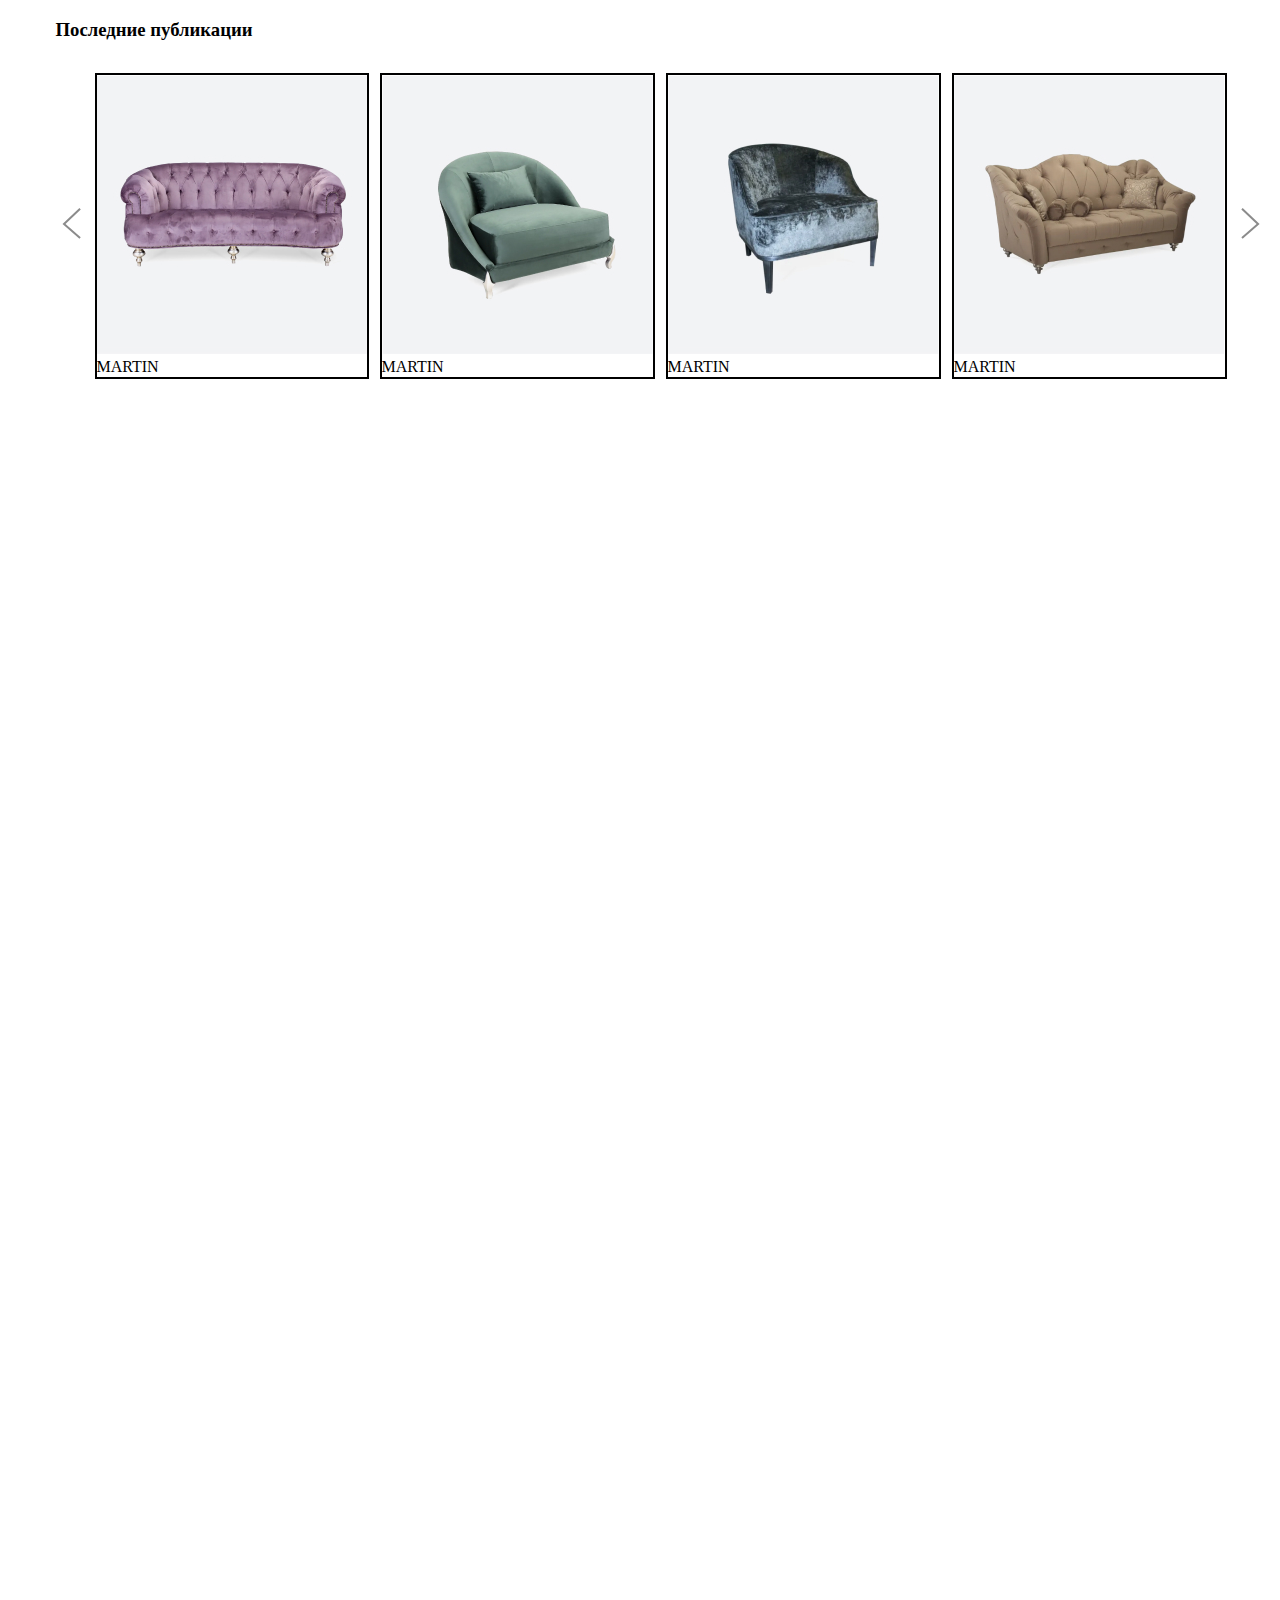
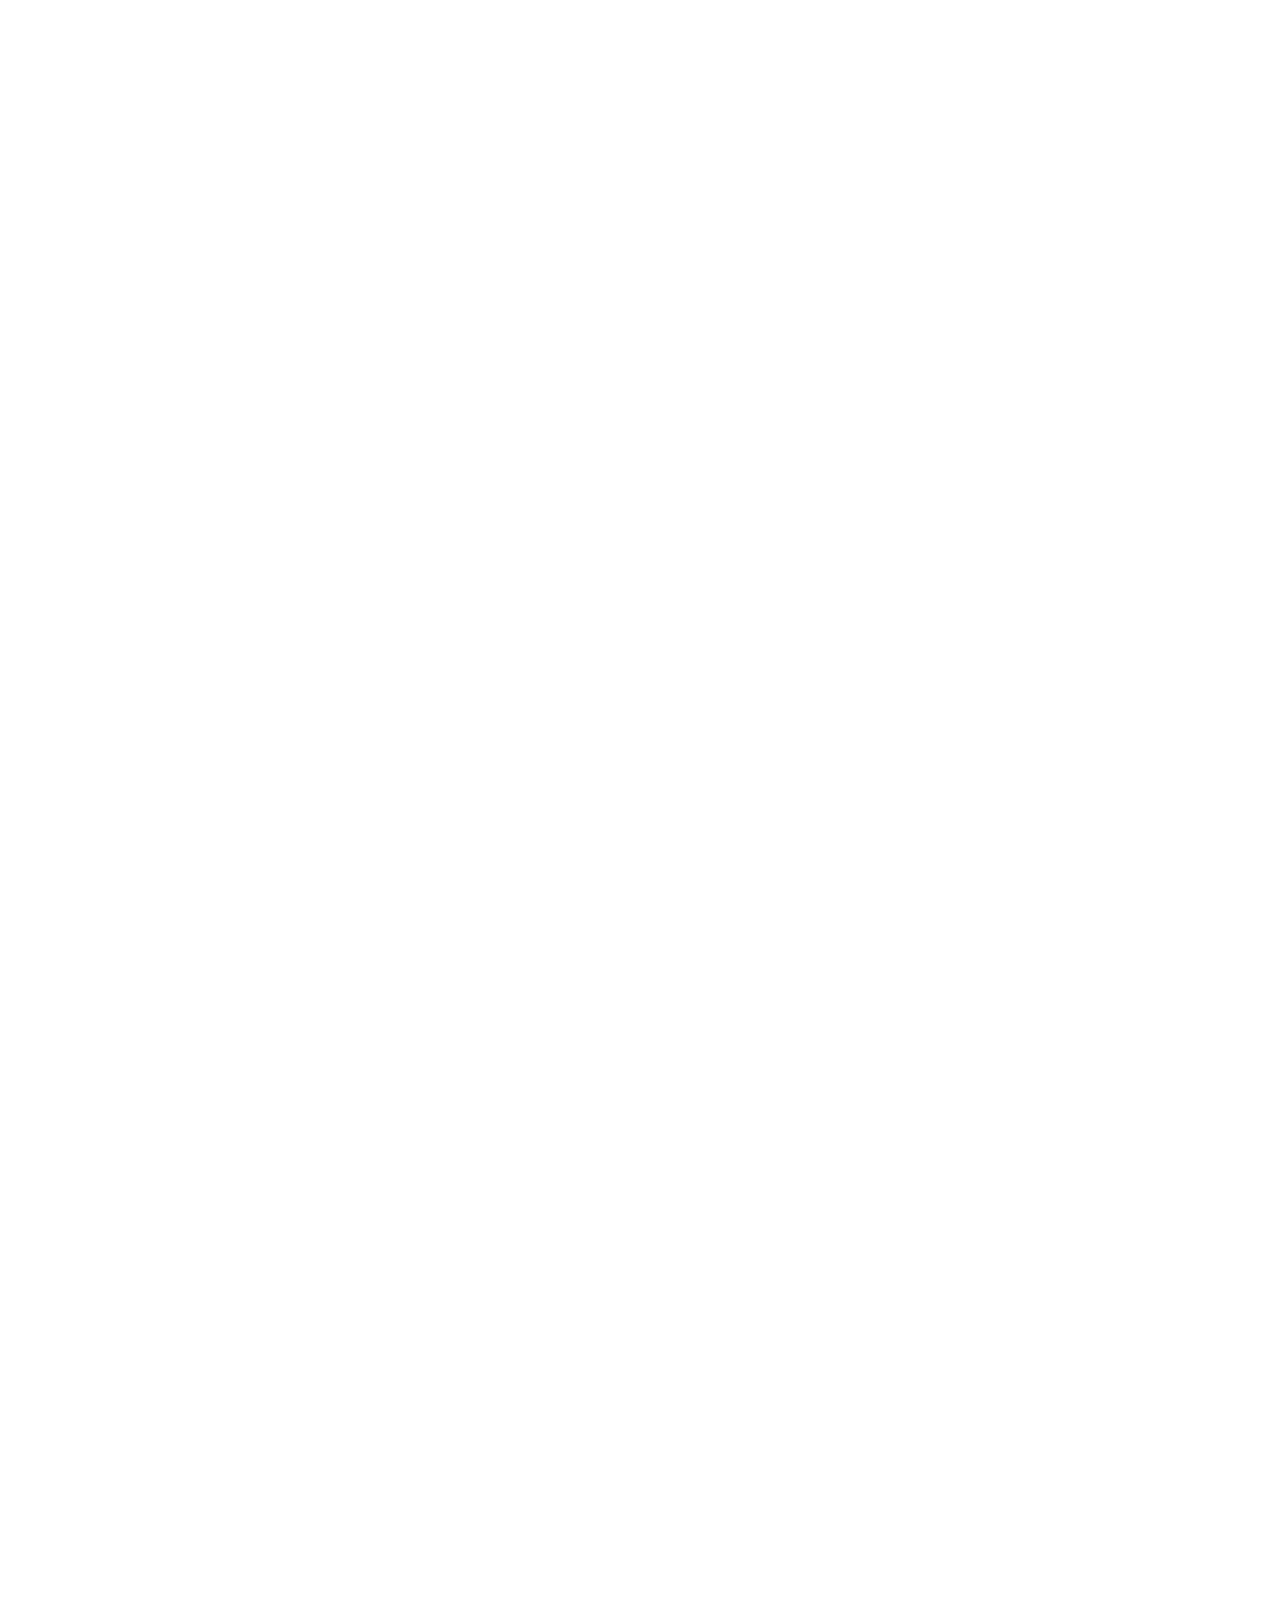
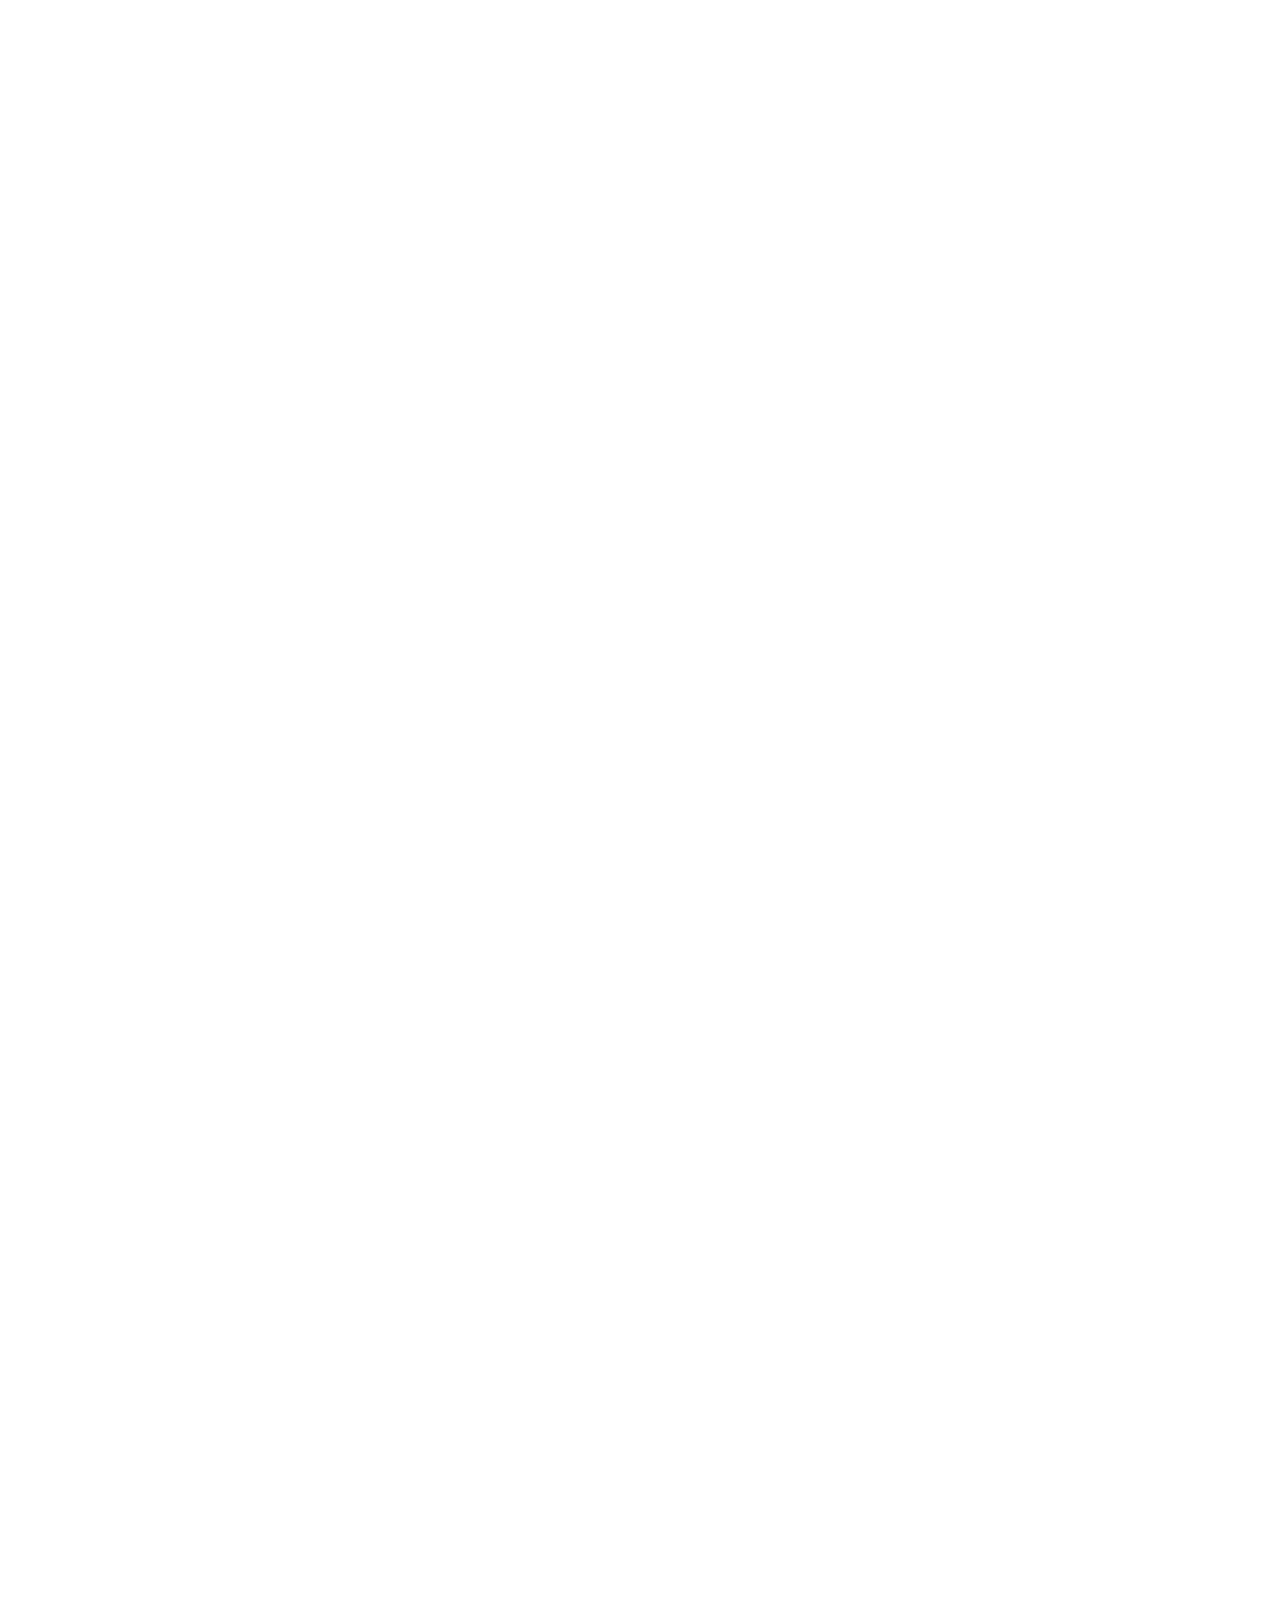
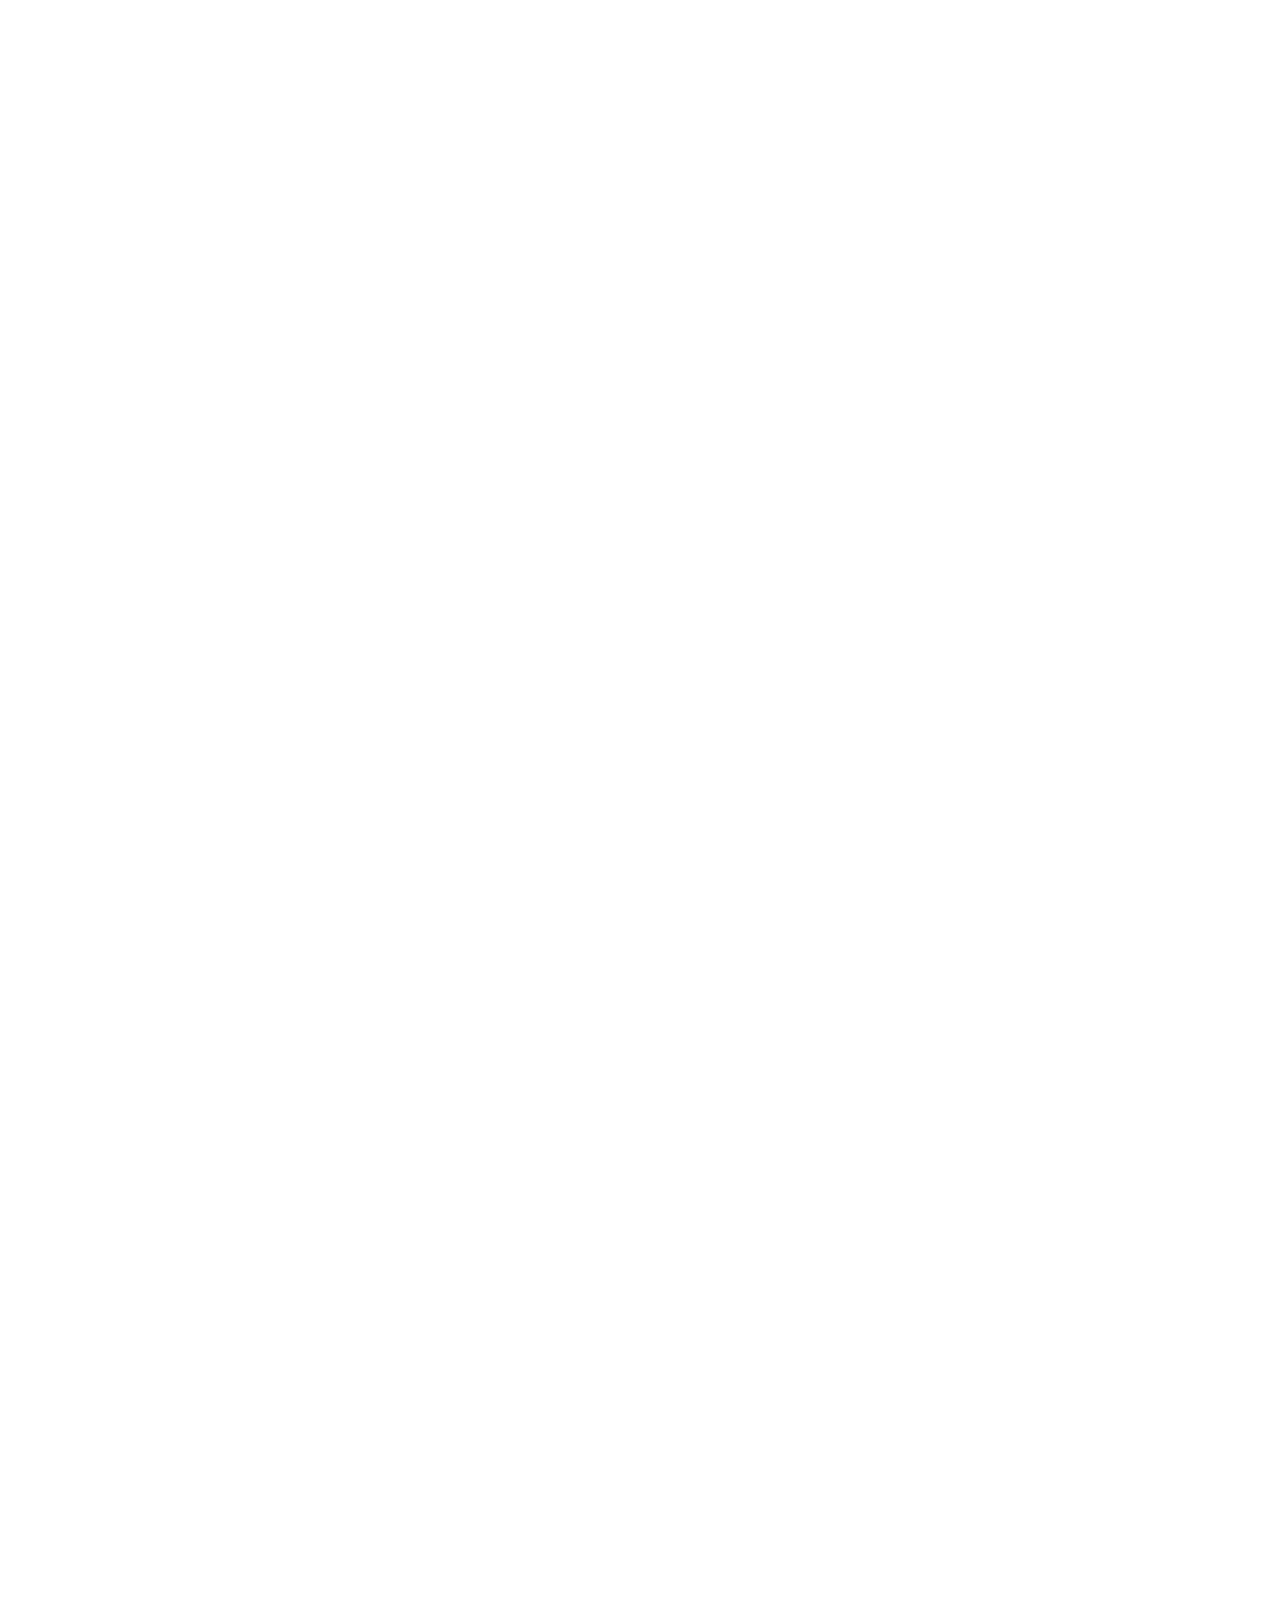
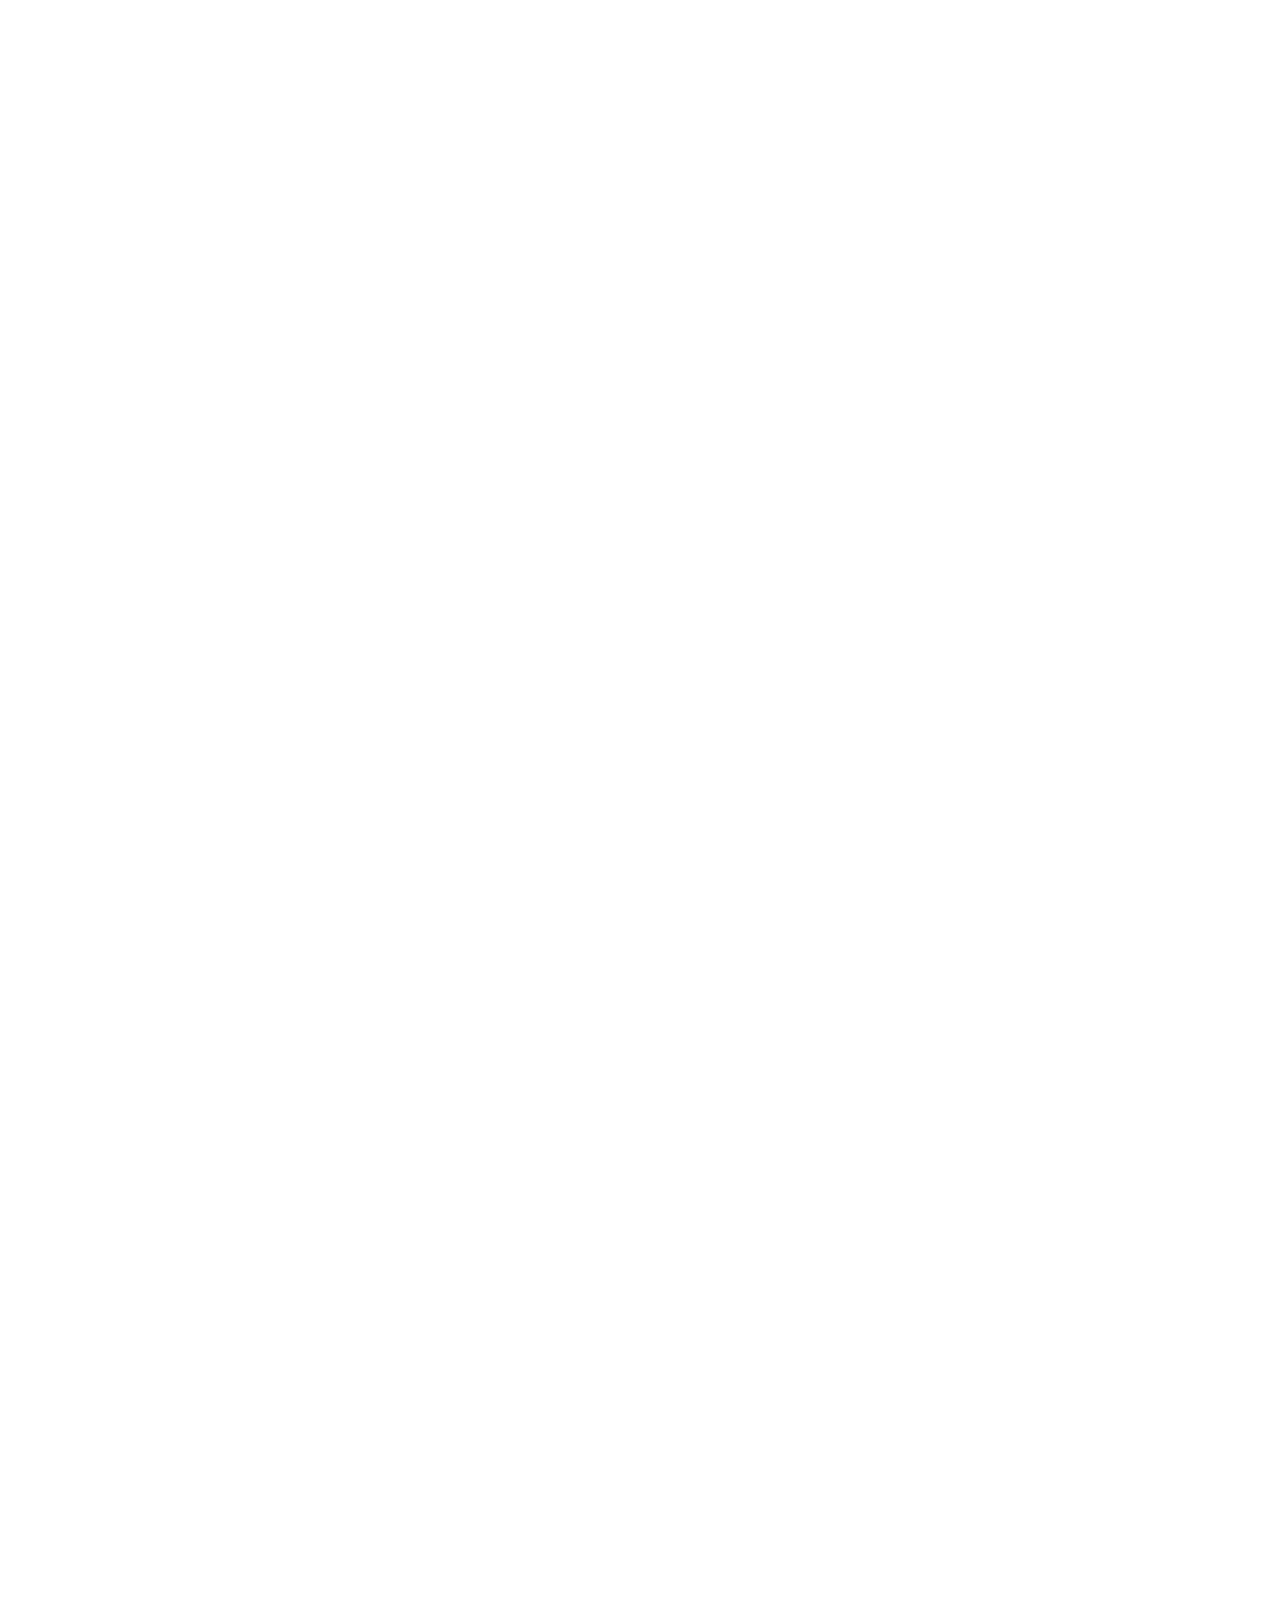
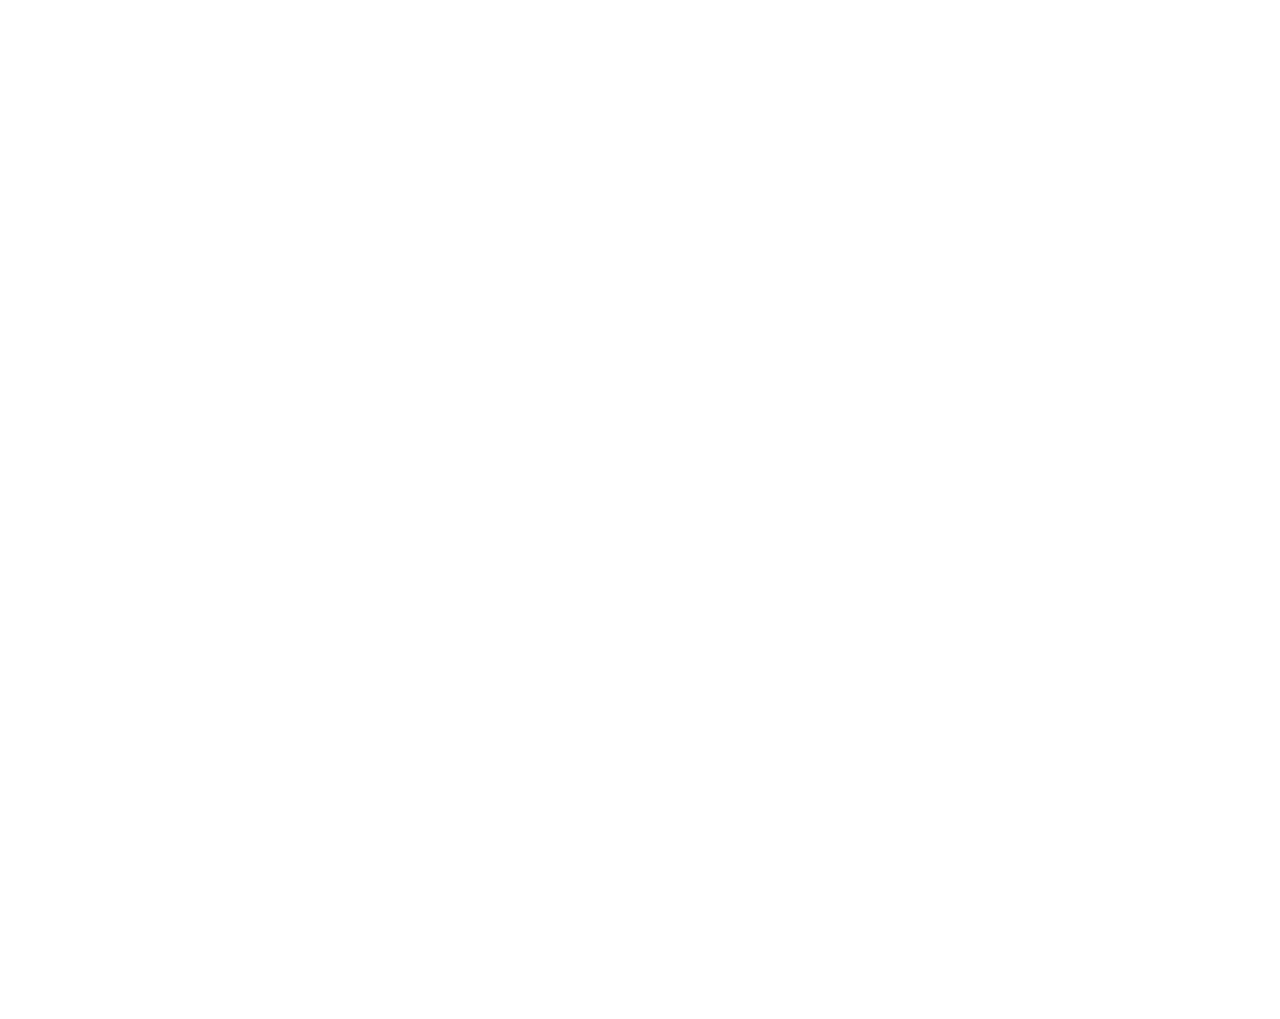
==== commit dfbf7d56: "public section" ====
--- a/index.html
+++ b/index.html
@@ -13,7 +13,7 @@
 </head>
 <body>
     <div class="container">
-        <header class="header">
+        <!-- <header class="header">
             <div class="wrapper">
                 <div class="headerWrap">
                     <ul class="headerNav">
@@ -336,16 +336,63 @@
                         </div>
                     </div>
                     <div class="historyBottom">
-                         
+                         <p class="historyBottom__year">1993</p>
+                         <p class="historyBottom__age">25 лет</p>
+                         <p class="historyBottom__year">2021</p>
+
+                    </div>
+                </div>
+            </div>
+        </div> -->
+        <div class="lastPublic">
+            <div class="wrapper">
+                <div class="lastPublicWrap">
+                    <h3 class="lastPublic__heading">
+                        <span class="lastPublic__heading lastPublic__heading_marked">П</span>оследние публикации
+                    </h3>
+                    <div class="publicSwiper">
+                        <button class="publicSwiper__left">
+                            <svg width="19" height="31" viewBox="0 0 19 31" fill="none" xmlns="http://www.w3.org/2000/svg">
+                                <path d="M18.0898 0.742648L1.9985 15.9595L18.0898 29.9082" stroke="#5A5A5A" stroke-opacity="0.7" stroke-width="2"/>
+                                </svg>
+                                
+                        </button>
+                        <ul class="publicSwiper-line">
+                            <li class="publicSwiperSlide">
+                                <img class="publicSwiperSlide__img" src="img/publicImg1.jpg" alt="">
+                                <p class="publicSwiperSlide__heading">MARTIN</p>
+                            </li>
+                            <li class="publicSwiperSlide">
+                                <img class="publicSwiperSlide__img" src="img/publicImg2.jpg" alt="">
+                                <p class="publicSwiperSlide__heading">MARTIN</p>
+                            </li>
+                            <li class="publicSwiperSlide">
+                                <img class="publicSwiperSlide__img" src="img/publicImg3.jpg" alt="">
+                                <p class="publicSwiperSlide__heading">MARTIN</p>
+                            </li>
+                            <li class="publicSwiperSlide">
+                                <img class="publicSwiperSlide__img" src="img/publicImg4.jpg" alt="">
+                                <p class="publicSwiperSlide__heading">MARTIN</p>
+                            </li>
+                            
+
+
+                        </ul>
+                        
+                        <button class="publicSwiper__right">
+                            <svg width="19" height="31" viewBox="0 0 19 31" fill="none" xmlns="http://www.w3.org/2000/svg">
+                                <path d="M0.999999 0.742648L17.0913 15.9595L1 29.9082" stroke="#5A5A5A" stroke-opacity="0.7" stroke-width="2"/>
+                                </svg>
+                        </button>
                     </div>
                 </div>
             </div>
         </div>
     </div>
 
-    <script src="main.js"></script>
+    <!-- <script src="main.js"></script>
     <script src="arrivalsSwiper.js"></script>
     <script src="mobSlider.js"></script>
-    <script src="arrivDeskSwiper.js"></script>
+    <script src="arrivDeskSwiper.js"></script> -->
 </body>
 </html>--- a/style/style.css
+++ b/style/style.css
@@ -897,12 +897,19 @@
   }
 }
 
-.history {
-  padding: 100px 0;
-}
-
 .historyTop {
   position: relative;
+  height: 650px;
+}
+@media (max-width: 768px) {
+  .historyTop {
+    height: 900px;
+  }
+}
+@media (max-width: 500px) {
+  .historyTop {
+    height: 750px;
+  }
 }
 
 .historyHeading {
@@ -1010,4 +1017,62 @@
   .historyRect {
     top: 320px;
   }
+}
+
+.historyBottom {
+  display: flex;
+  justify-content: space-between;
+  align-items: center;
+}
+@media (max-width: 1169px) {
+  .historyBottom {
+    font-size: 111px;
+    padding: 0 16px;
+  }
+}
+@media (max-width: 768px) {
+  .historyBottom {
+    position: relative;
+    align-items: end;
+  }
+}
+.historyBottom__year {
+  font-weight: 300;
+  font-size: 25px;
+  color: #343434;
+}
+.historyBottom__age {
+  font-weight: 600;
+  font-size: 144px;
+  line-height: 150%;
+  color: rgba(90, 90, 90, 0.1);
+}
+@media (max-width: 768px) {
+  .historyBottom__age {
+    position: absolute;
+    width: 100%;
+    display: flex;
+    justify-content: center;
+    font-size: 111px;
+  }
+}
+
+.publicSwiper {
+  display: flex;
+  align-items: center;
+  gap: 10px;
+  border: none;
+}
+.publicSwiper__right, .publicSwiper__left {
+  border: none;
+  background-color: inherit;
+}
+
+.publicSwiper-line {
+  display: flex;
+  gap: 15px;
+}
+
+.publicSwiperSlide {
+  outline: 2px solid black;
 }/*# sourceMappingURL=style.css.map */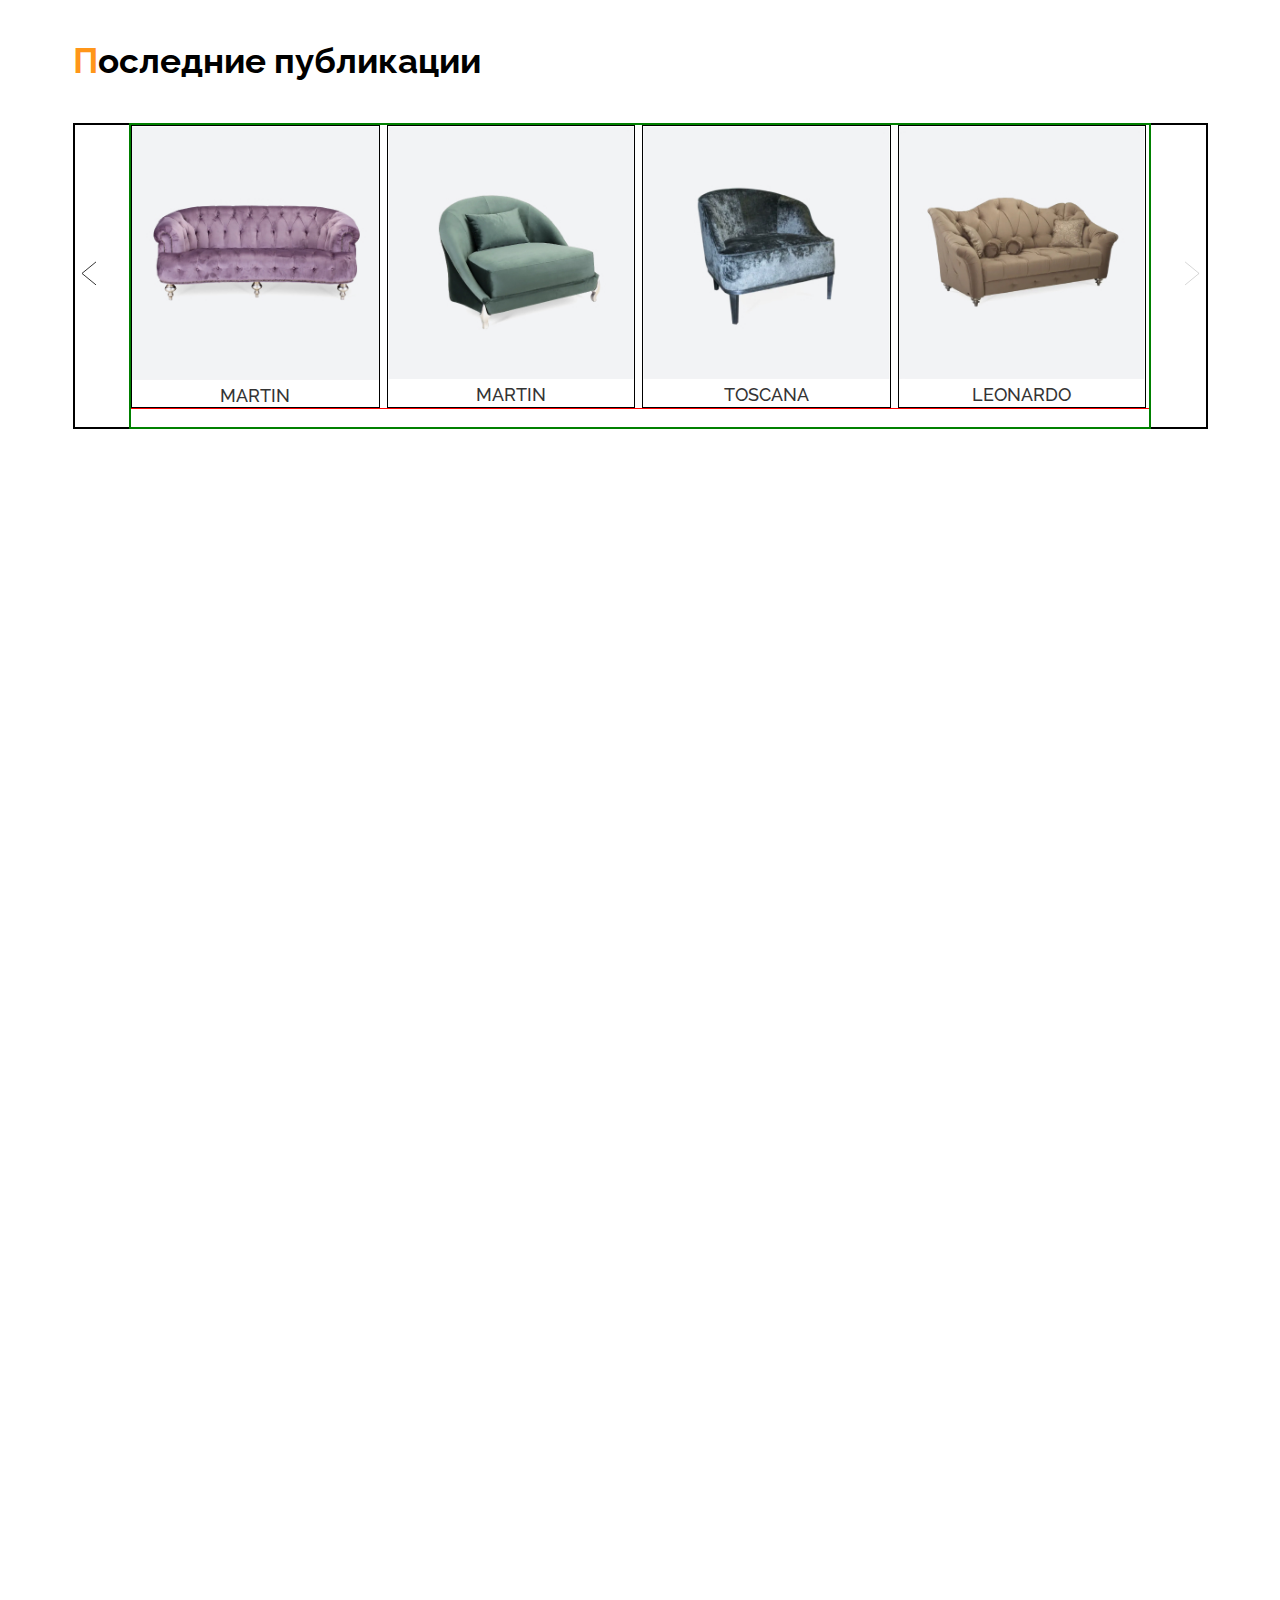
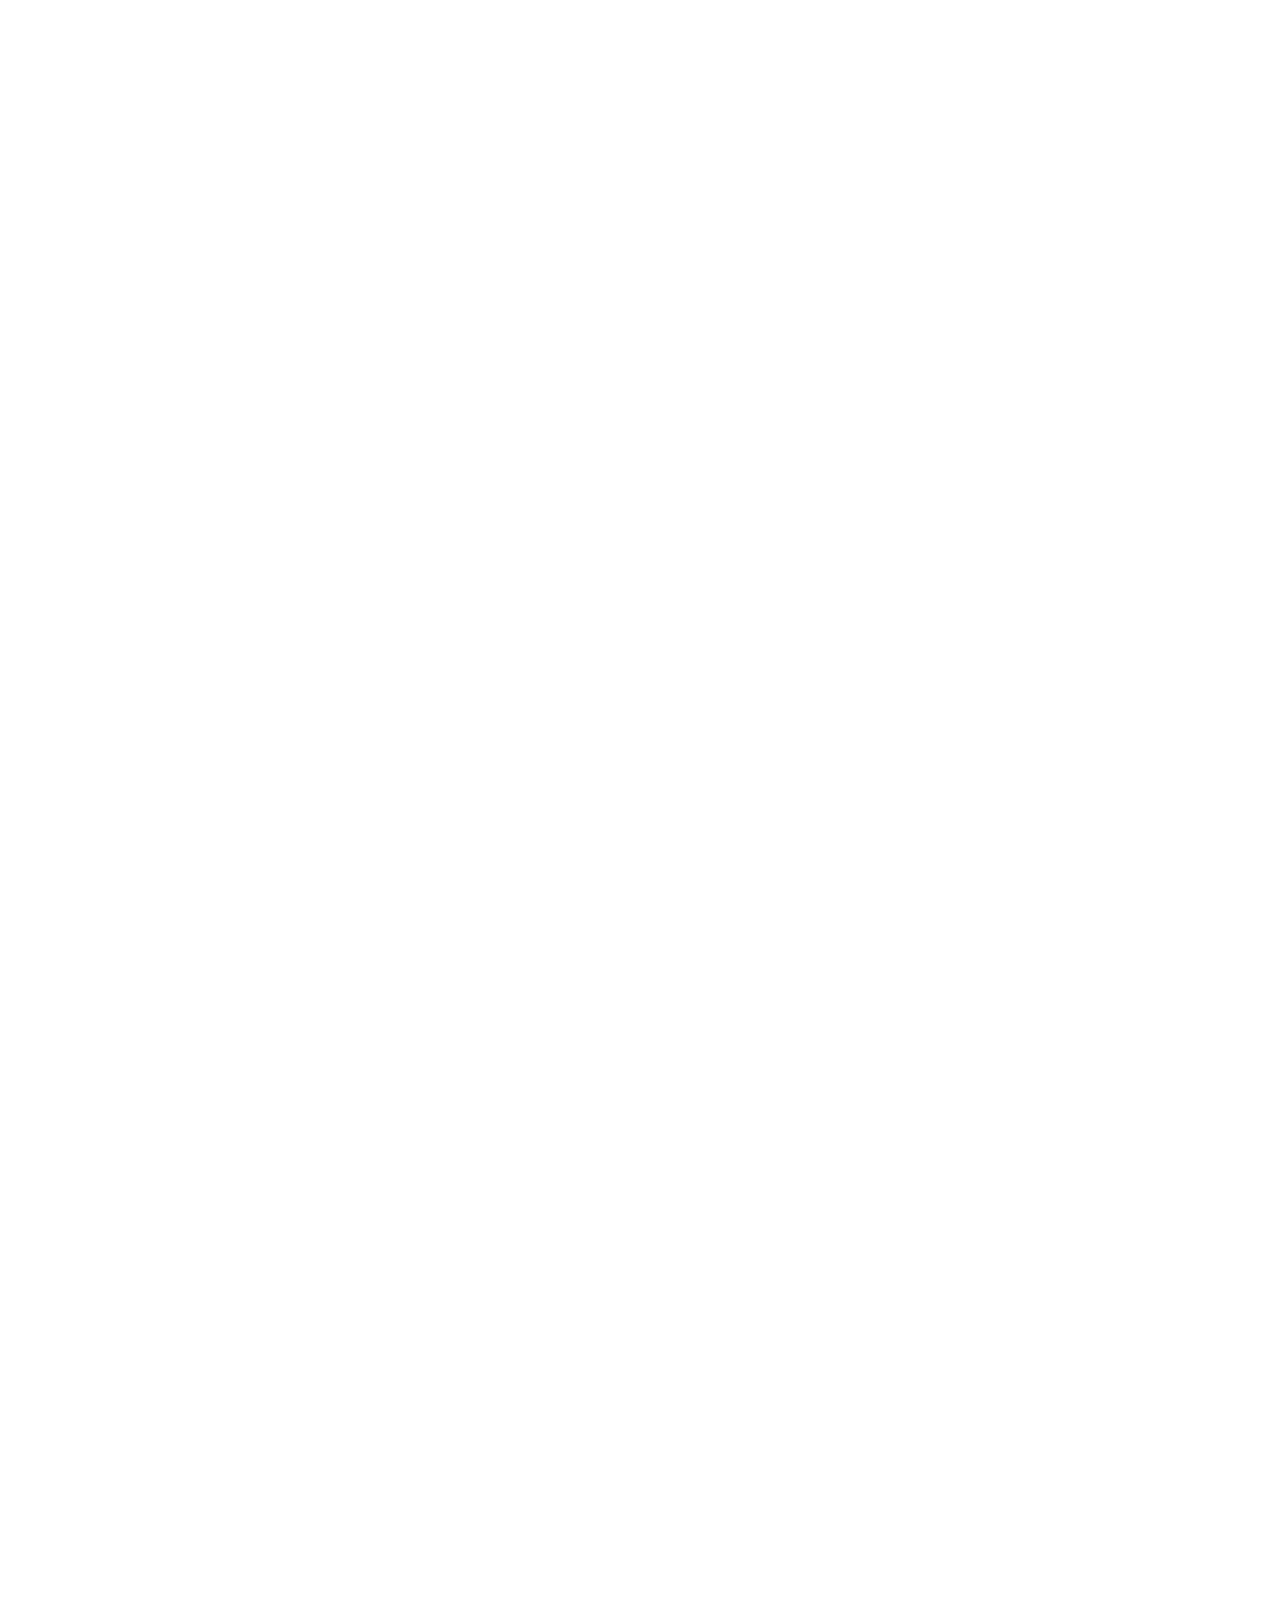
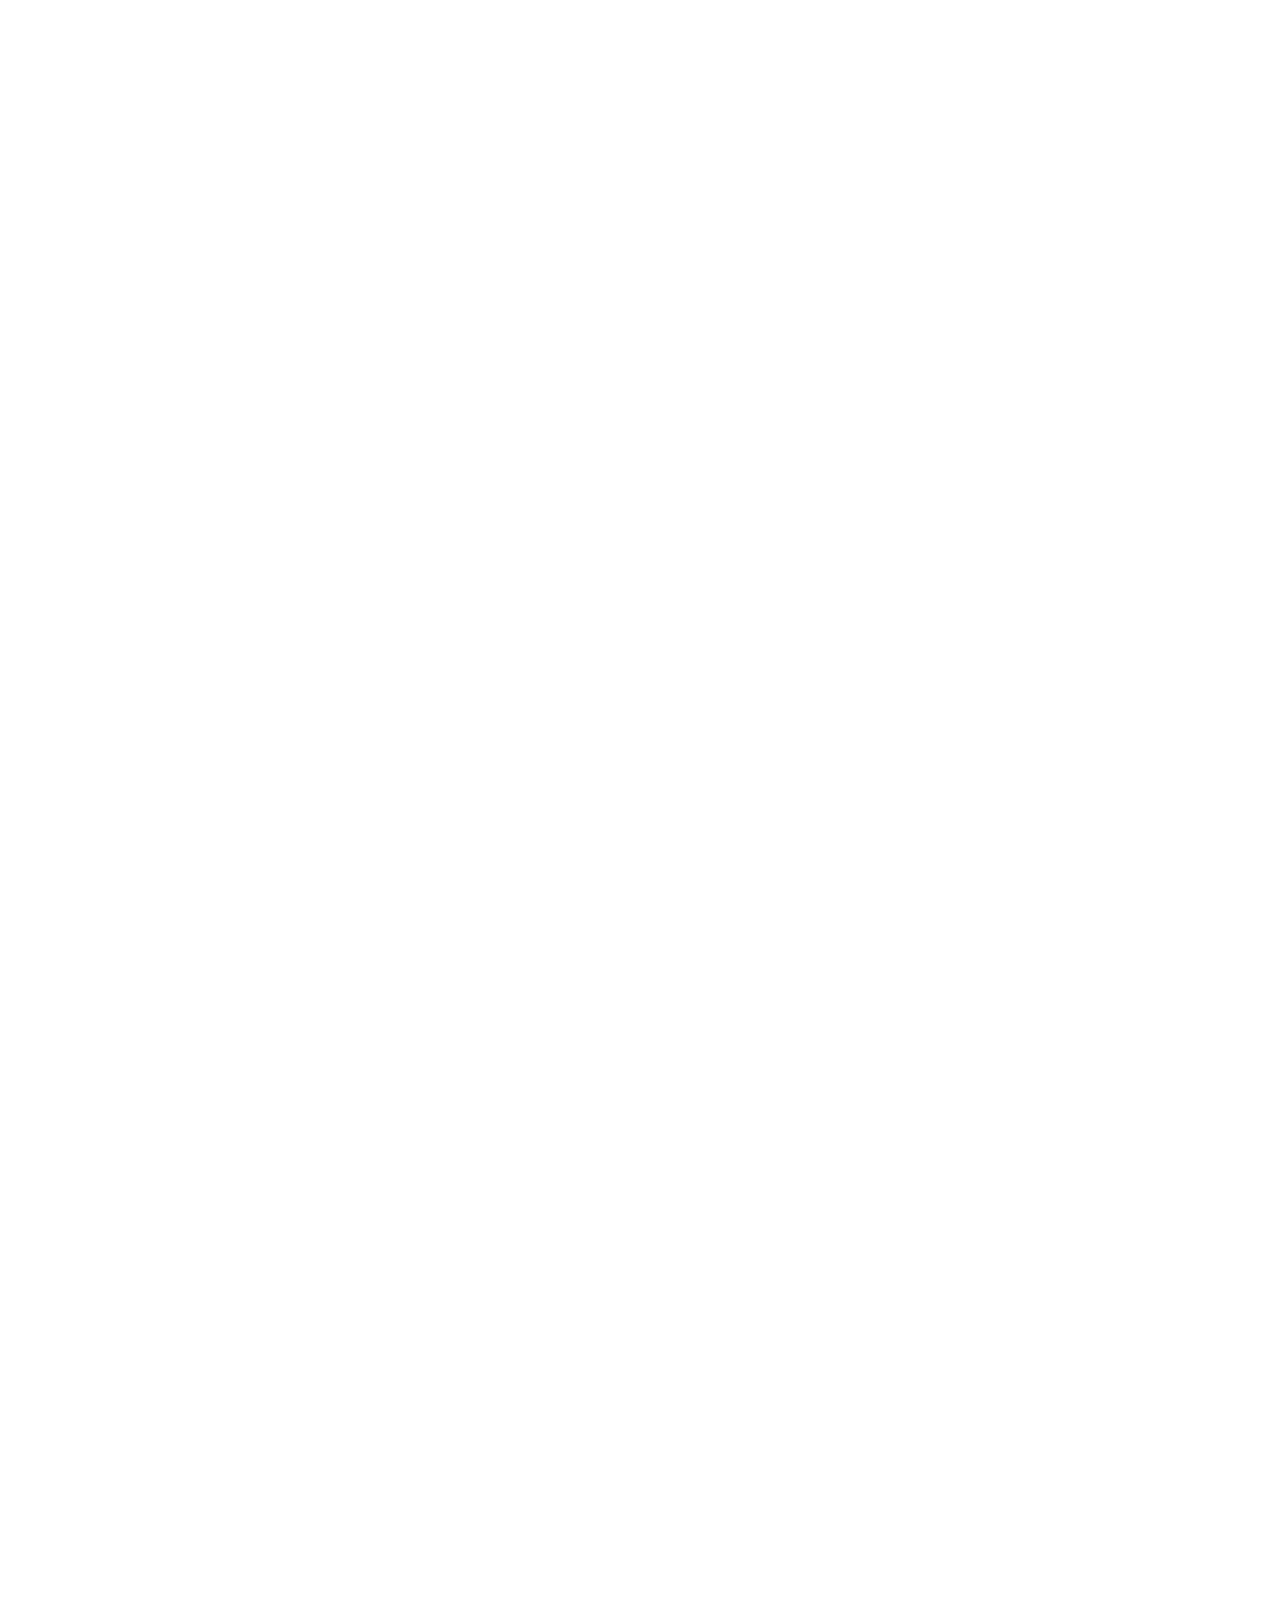
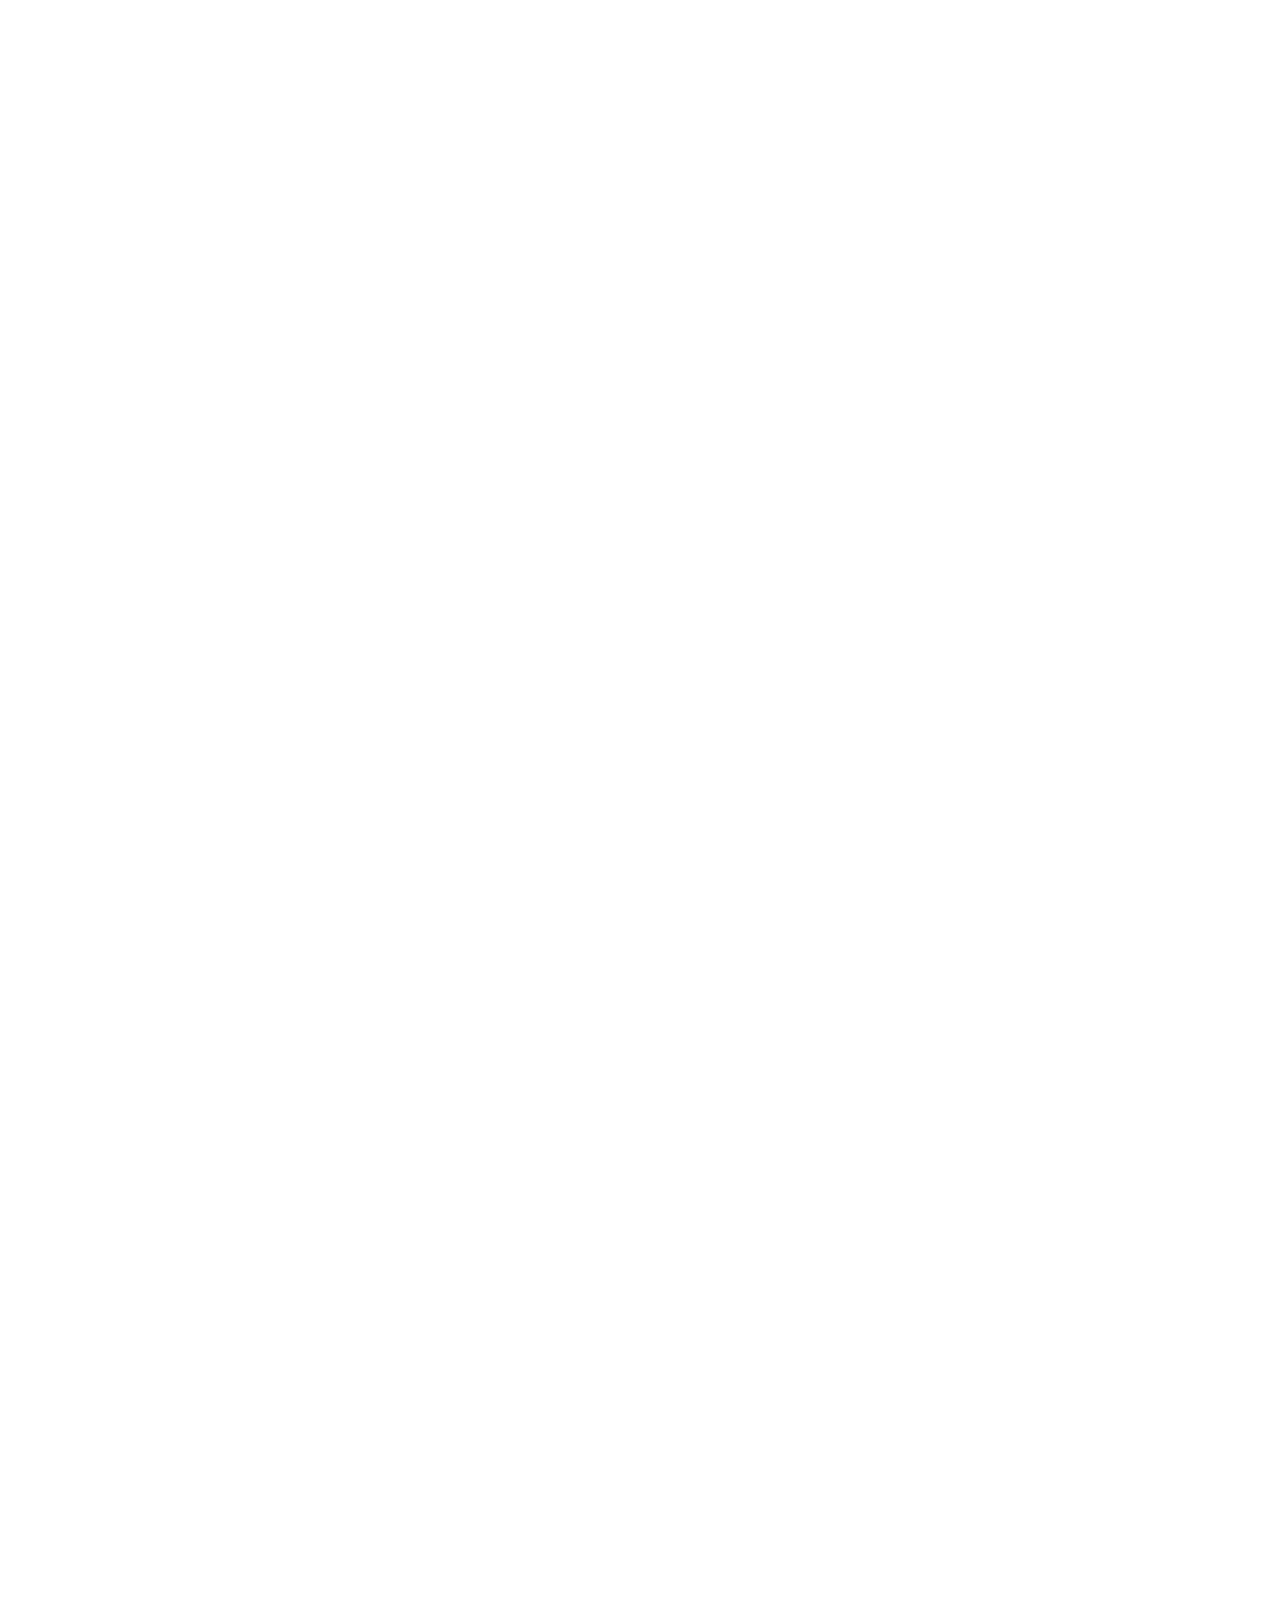
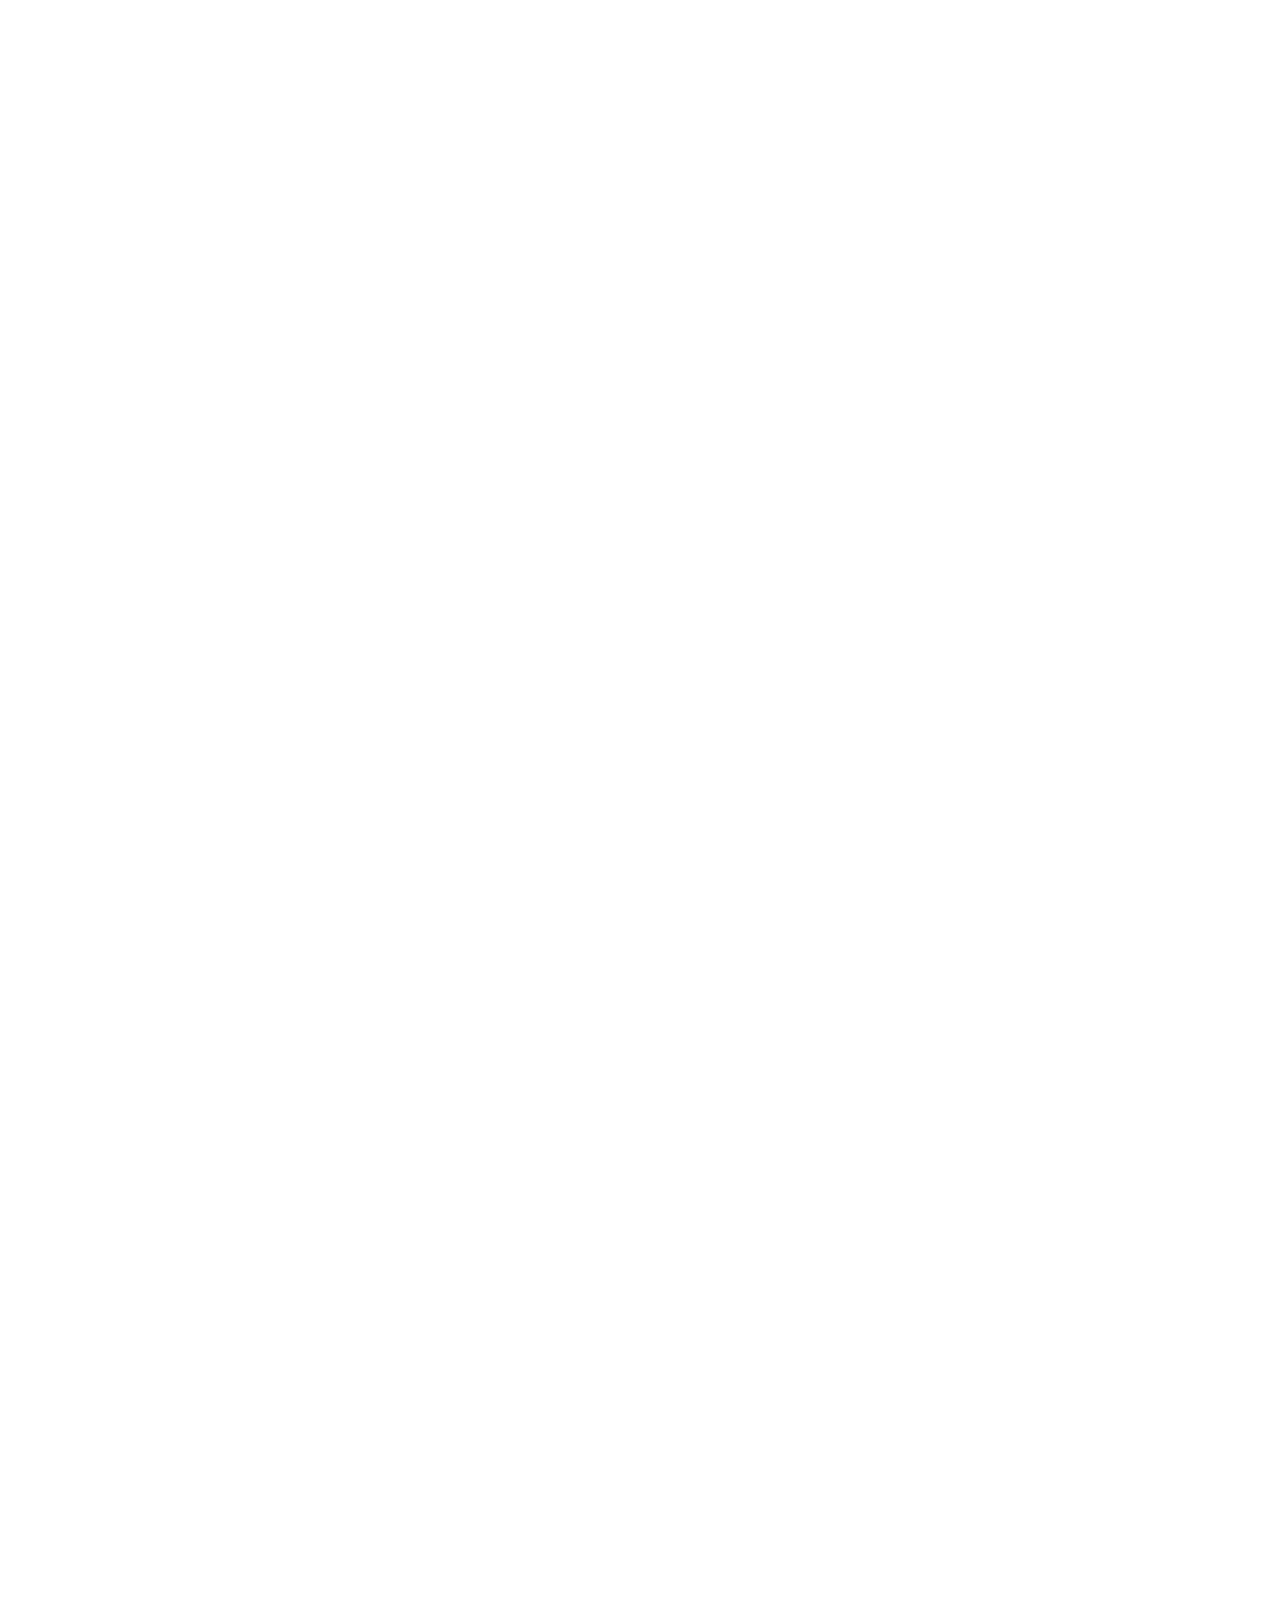
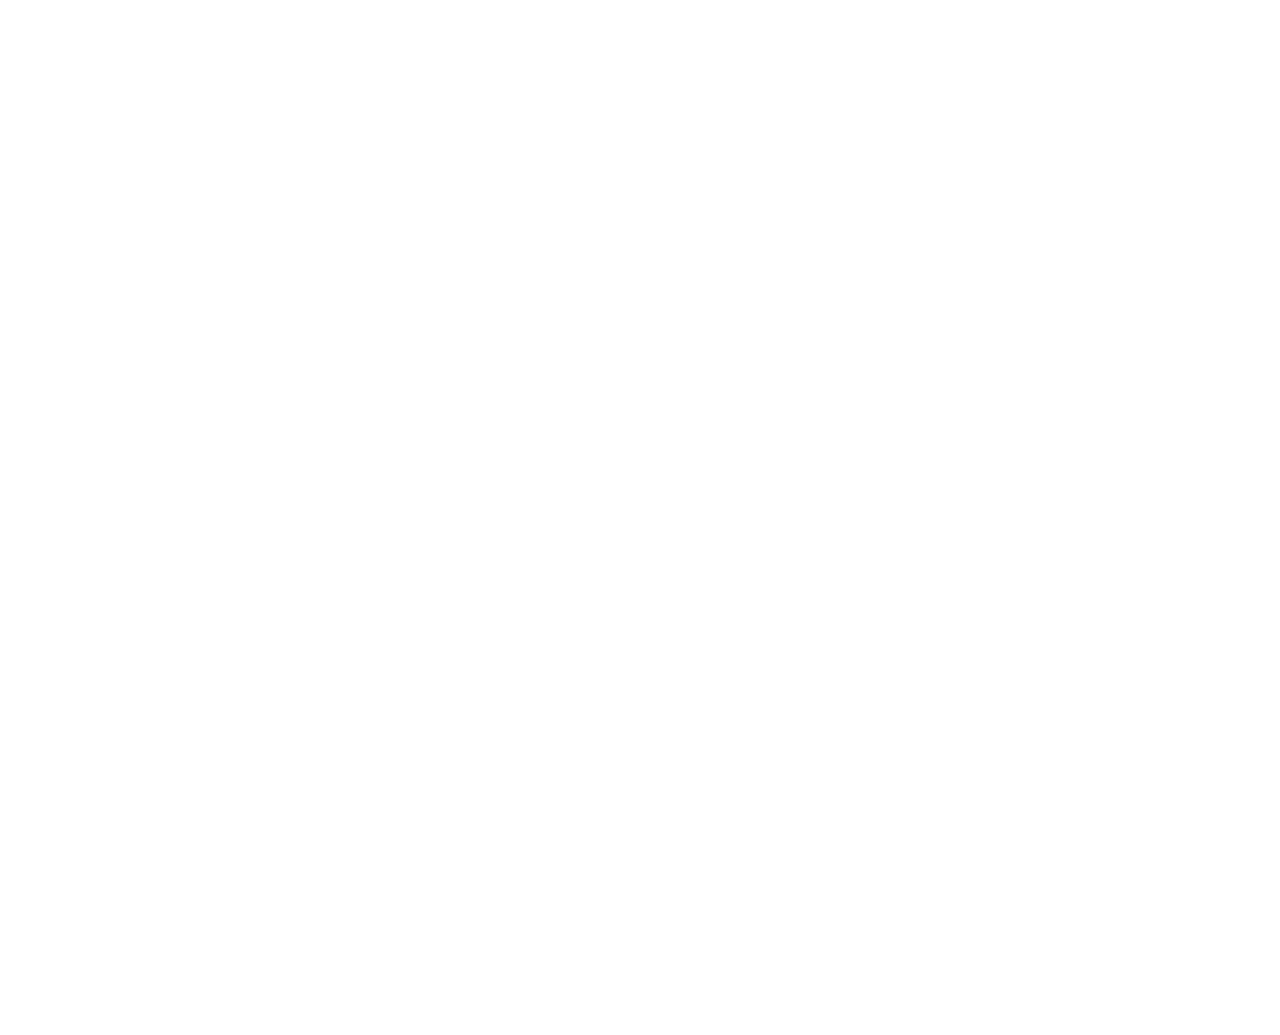
==== commit 9f67d9e0: "lastPublic" ====
--- a/index.html
+++ b/index.html
@@ -351,41 +351,78 @@
                         <span class="lastPublic__heading lastPublic__heading_marked">П</span>оследние публикации
                     </h3>
                     <div class="publicSwiper">
-                        <button class="publicSwiper__left">
-                            <svg width="19" height="31" viewBox="0 0 19 31" fill="none" xmlns="http://www.w3.org/2000/svg">
-                                <path d="M18.0898 0.742648L1.9985 15.9595L18.0898 29.9082" stroke="#5A5A5A" stroke-opacity="0.7" stroke-width="2"/>
-                                </svg>
-                                
-                        </button>
-                        <ul class="publicSwiper-line">
-                            <li class="publicSwiperSlide">
-                                <img class="publicSwiperSlide__img" src="img/publicImg1.jpg" alt="">
-                                <p class="publicSwiperSlide__heading">MARTIN</p>
-                            </li>
-                            <li class="publicSwiperSlide">
-                                <img class="publicSwiperSlide__img" src="img/publicImg2.jpg" alt="">
-                                <p class="publicSwiperSlide__heading">MARTIN</p>
-                            </li>
-                            <li class="publicSwiperSlide">
-                                <img class="publicSwiperSlide__img" src="img/publicImg3.jpg" alt="">
-                                <p class="publicSwiperSlide__heading">MARTIN</p>
-                            </li>
-                            <li class="publicSwiperSlide">
-                                <img class="publicSwiperSlide__img" src="img/publicImg4.jpg" alt="">
-                                <p class="publicSwiperSlide__heading">MARTIN</p>
-                            </li>
-                            
-
-
-                        </ul>
                         
-                        <button class="publicSwiper__right">
-                            <svg width="19" height="31" viewBox="0 0 19 31" fill="none" xmlns="http://www.w3.org/2000/svg">
-                                <path d="M0.999999 0.742648L17.0913 15.9595L1 29.9082" stroke="#5A5A5A" stroke-opacity="0.7" stroke-width="2"/>
-                                </svg>
-                        </button>
-                    </div>
-                </div>
+                            <button class="publicSwiper__left">
+                                <svg width="16" height="25" viewBox="0 0 16 25" fill="none" xmlns="http://www.w3.org/2000/svg">
+                                    <path d="M15.0117 23.9082L0.999742 12.4082L15.0117 0.908206" stroke="#343434"/>
+                                    </svg>
+                            </button>
+                            <div class="publicSwiper__wrap">
+                                <ul class="publicSwiper__line">
+                                    <li class="publicSlide">
+                                        <img class="publicSlide__img" src="img/publicImg1.jpg" alt="">
+                                        <p class="publicSlide__title">MARTIN</p>
+                                    </li>
+                                    <li class="publicSlide">
+                                        <img class="publicSlide__img" src="img/publicImg2.jpg" alt="">
+                                        <p class="publicSlide__title">MARTIN</p>
+                                    </li>
+                                    <li class="publicSlide">
+                                        <img class="publicSlide__img" src="img/publicImg3.jpg" alt="">
+                                        <p class="publicSlide__title">TOSCANA</p>
+                                    </li>
+                                    <li class="publicSlide">
+                                        <img class="publicSlide__img" src="img/publicImg4.jpg" alt="">
+                                        <p class="publicSlide__title">LEONARDO</p>
+                                    </li>
+                                    <li class="publicSlide">
+                                        <img class="publicSlide__img" src="img/publicImg1.jpg" alt="">
+                                        <p class="publicSlide__title">MARTIN</p>
+                                    </li>
+                                    <li class="publicSlide">
+                                        <img class="publicSlide__img" src="img/publicImg1.jpg" alt="">
+                                        <p class="publicSlide__title">MARTIN</p>
+                                    </li>
+                                </ul>
+                            </div>
+                            <button class="publicSwiper__right"> 
+                                <svg width="16" height="25" viewBox="0 0 16 25" fill="none" xmlns="http://www.w3.org/2000/svg">
+                                    <path d="M1.07812 0.908203L15.0901 12.4082L1.07812 23.9082" stroke="#343434" stroke-opacity="0.2"/>
+                                    </svg>
+                            </button>
+                    </div>
+                    <div class="publicMediaSwiper">
+                        <div class="publicMediaSwiper__wrap">
+                                <ul class="publicMediaSwiper__line">
+                                    <li class="publicMediaSwiperSlide publicMediaSwiperSlide__slide1">
+                                        <img src="img/publicMobileImg.jpg" alt="" class="publicMediaSwiperSlide__img">
+                                        <p class="publicMediaSwiperSlide__title">
+                                            MARTIN
+                                        </p>
+                                    </li>
+                                    <li class="publicMediaSwiperSlide publicMediaSwiperSlide__slide2">
+                                        <img src="img/publicImg2.jpg" alt="" class="publicMediaSwiperSlide__img">
+                                        <p class="publicMediaSwiperSlide__title">
+                                            MARTIN
+                                        </p>
+                                    </li>
+                                    <li class="publicMediaSwiperSlide publicMediaSwiperSlide__slide3">
+                                        <img src="img/publicImg3.jpg" alt="" class="publicMediaSwiperSlide__img">
+                                        <p class="publicMediaSwiperSlide__title">
+                                            MARTIN
+                                        </p>
+                                    </li>
+                                </ul>
+                        </div>
+                        
+                        </div>
+                    </div>
+                </div>
+                <div class="publicMediaSwiperPagination">
+                    <input type="range" min="1" max="6" value="6" class="slider" id="myRange">
+
+                    </div> 
+
             </div>
         </div>
     </div>
@@ -394,5 +431,6 @@
     <script src="arrivalsSwiper.js"></script>
     <script src="mobSlider.js"></script>
     <script src="arrivDeskSwiper.js"></script> -->
+    <script src="publicSwiper.js"></script>
 </body>
 </html>--- a/style/style.css
+++ b/style/style.css
@@ -6,6 +6,10 @@
 h3 h2 {
   margin: 0;
   padding: 0;
+}
+
+ul {
+  margin: 0;
 }
 
 p {
@@ -1020,6 +1024,7 @@
 }
 
 .historyBottom {
+  font-family: "Raleway";
   display: flex;
   justify-content: space-between;
   align-items: center;
@@ -1057,22 +1062,140 @@
   }
 }
 
+.lastPublicWrap {
+  padding: 0 17px;
+}
+
+.lastPublic__heading {
+  font-family: "Raleway";
+  font-weight: 700;
+  font-size: 35px;
+  line-height: 150%;
+}
+@media (max-width: 768px) {
+  .lastPublic__heading {
+    font-weight: 700;
+    font-size: 20px;
+    line-height: 150%;
+  }
+}
+.lastPublic__heading_marked {
+  color: #FF9619;
+}
+
 .publicSwiper {
-  display: flex;
-  align-items: center;
-  gap: 10px;
-  border: none;
-}
-.publicSwiper__right, .publicSwiper__left {
+  height: 302px;
+  border: 2px solid black;
+  position: relative;
+  display: flex;
+}
+@media (max-width: 768px) {
+  .publicSwiper {
+    display: none;
+  }
+}
+.publicSwiper__left {
+  position: absolute;
+  left: 0;
   border: none;
   background-color: inherit;
-}
-
-.publicSwiper-line {
-  display: flex;
-  gap: 15px;
-}
-
-.publicSwiperSlide {
-  outline: 2px solid black;
+  align-self: center;
+}
+.publicSwiper__right {
+  position: absolute;
+  right: 0;
+  border: none;
+  background-color: inherit;
+  align-self: center;
+}
+.publicSwiper__wrap {
+  outline: 2px solid green;
+  position: relative;
+  width: 90%;
+  margin: 0 auto;
+  display: flex;
+  overflow: hidden;
+  transition: all ease 1s;
+}
+.publicSwiper__line {
+  transition: all ease 1s;
+  position: absolute;
+  outline: 1px solid red;
+  display: flex;
+  gap: 7px;
+}
+
+.publicWrapper {
+  border: 3px solid yellow;
+}
+
+.publicSlide {
+  border: 1px solid #000;
+  text-align: center;
+}
+.publicSlide__img {
+  width: 100%;
+}
+.publicSlide__title {
+  font-family: "Raleway";
+  font-weight: 500;
+  font-size: 18px;
+  line-height: 22px;
+  color: #343434;
+}
+
+@media (min-width: 768px) {
+  .publicMediaSwiper {
+    display: none;
+  }
+}
+.publicMediaSwiper__wrap {
+  text-align: center;
+  margin: 15px 0 47px 0;
+}
+
+.publicMediaSwiperSlide__img {
+  width: 100%;
+}
+.publicMediaSwiperSlide__title {
+  margin-top: 15px;
+  font-family: "Raleway";
+  font-weight: 500;
+  font-size: 18px;
+  line-height: 22px;
+  color: #343434;
+}
+.publicMediaSwiperSlide__slide2, .publicMediaSwiperSlide__slide3 {
+  display: none;
+}
+
+.publicMediaSwiperPagination {
+  width: 100%;
+}
+@media (min-width: 768px) {
+  .publicMediaSwiperPagination {
+    display: none;
+  }
+}
+
+.slider {
+  -webkit-appearance: none; /* Override default CSS styles */
+  -moz-appearance: none;
+       appearance: none;
+  width: 100%; /* Full-width */
+  height: 6px; /* Specified height */
+  background: #d3d3d3; /* Grey background */
+  outline: none; /* Remove outline */
+  opacity: 0.7; /* Set transparency (for mouse-over effects on hover) */ /* 0.2 seconds transition on hover */
+  transition: opacity 0.2s;
+}
+
+.slider::-webkit-slider-thumb {
+  -webkit-appearance: none; /* Override default look */
+  appearance: none;
+  width: 15%; /* Set a specific slider handle width */
+  height: 6px; /* Slider handle height */
+  background: #FF9619; /* Green background */
+  cursor: pointer; /* Cursor on hover */
+  border-radius: 20px;
 }/*# sourceMappingURL=style.css.map */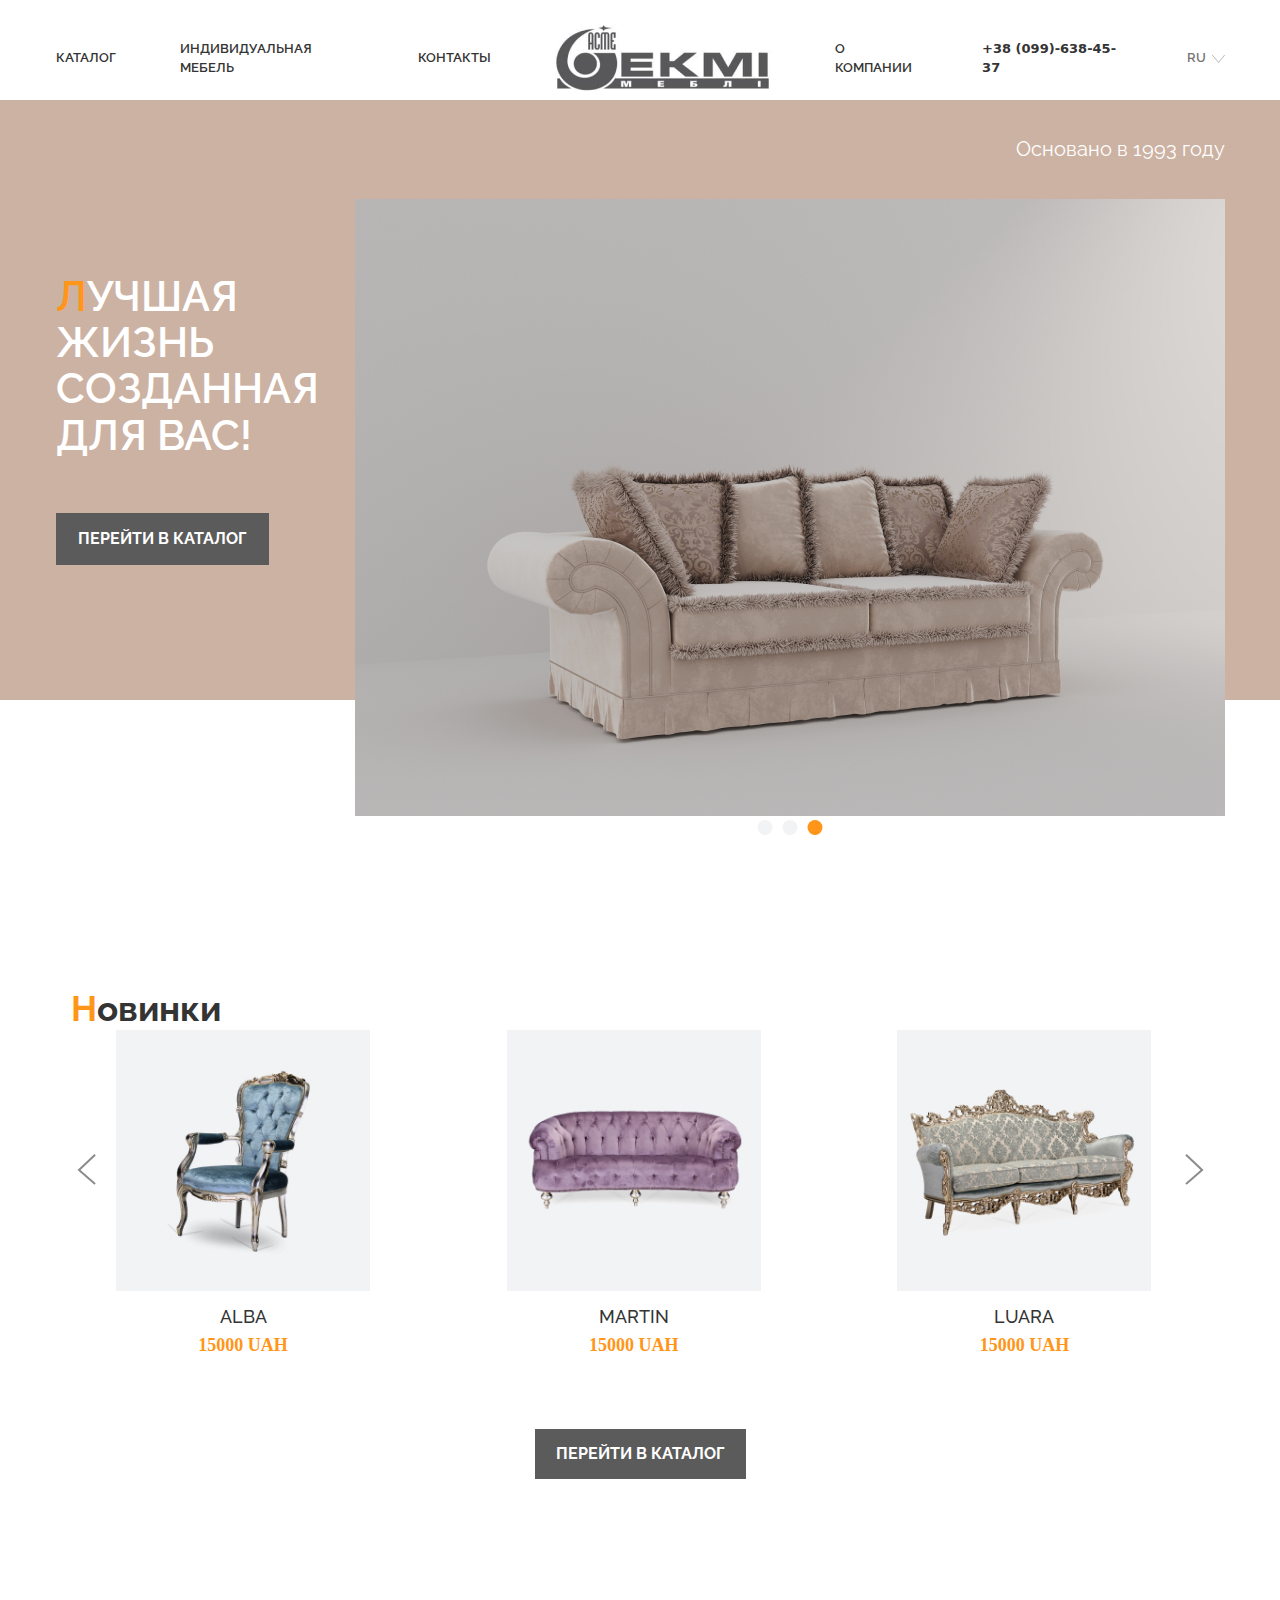
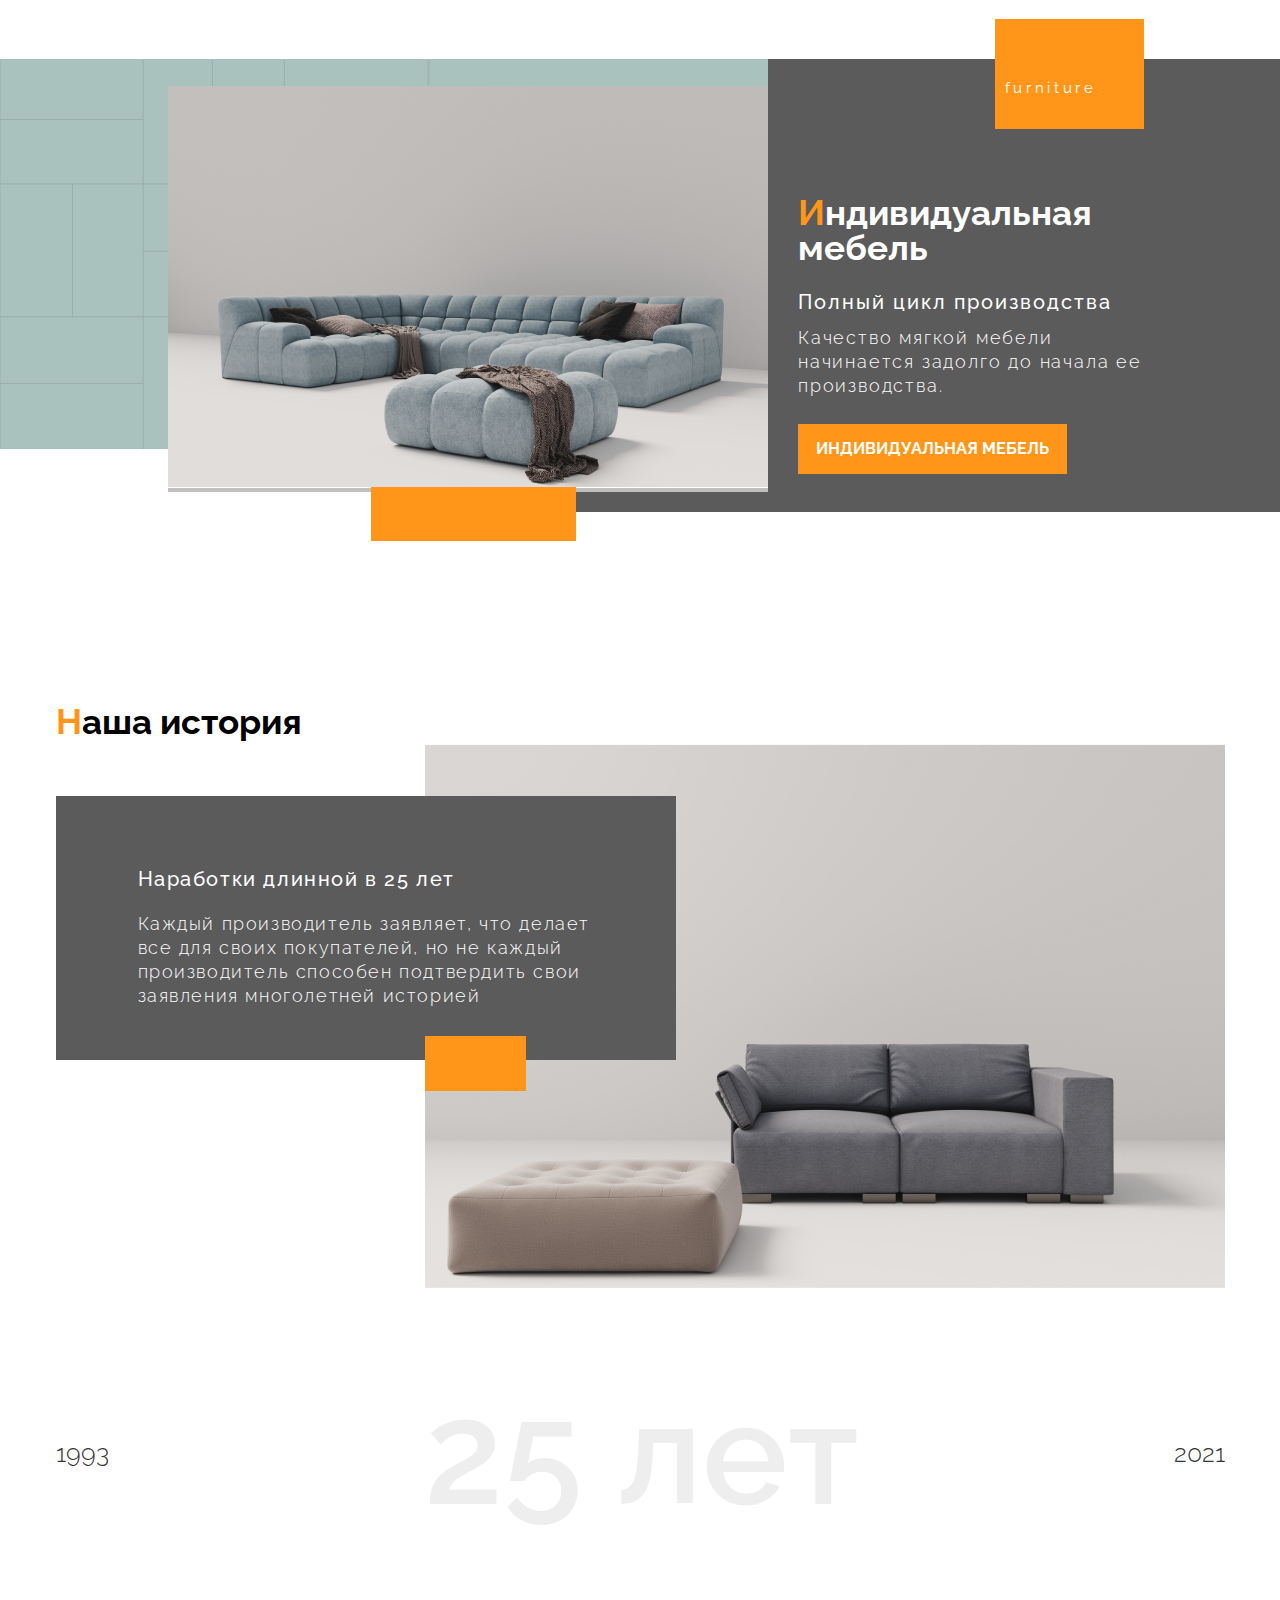
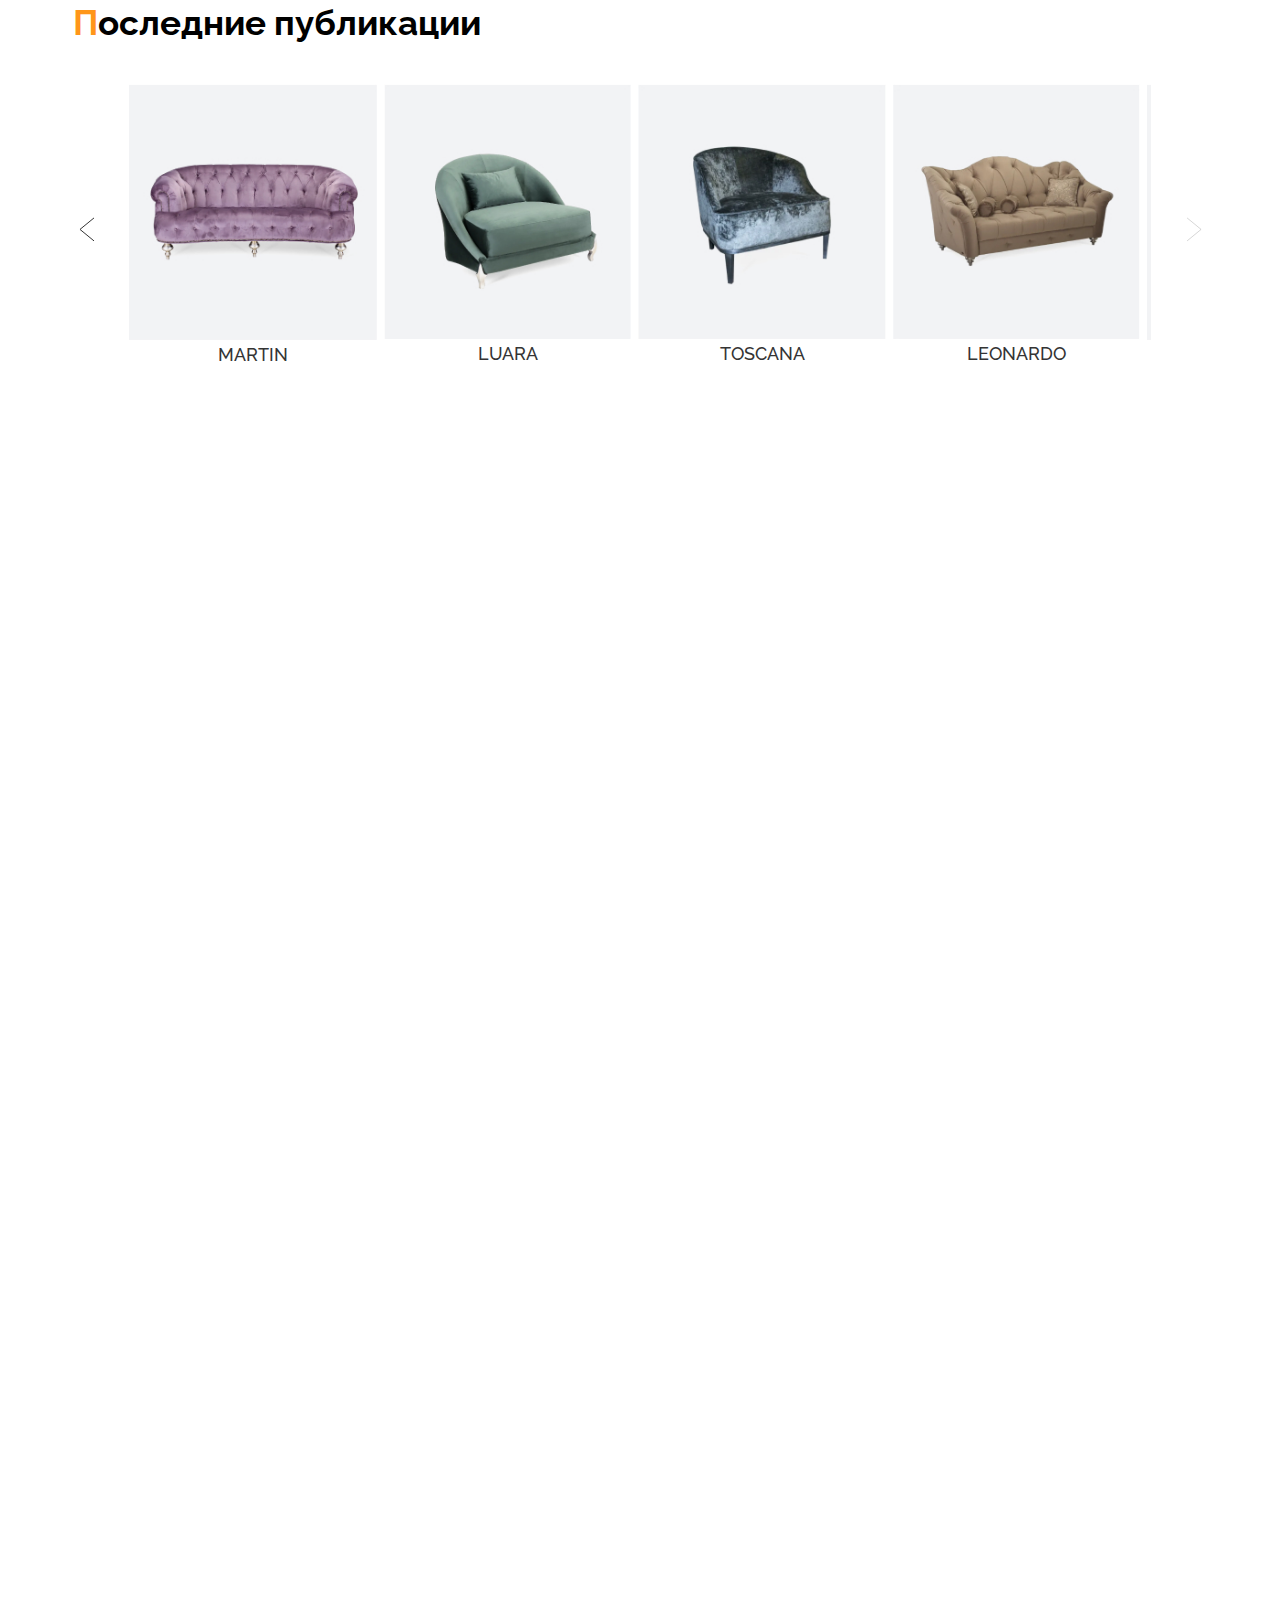
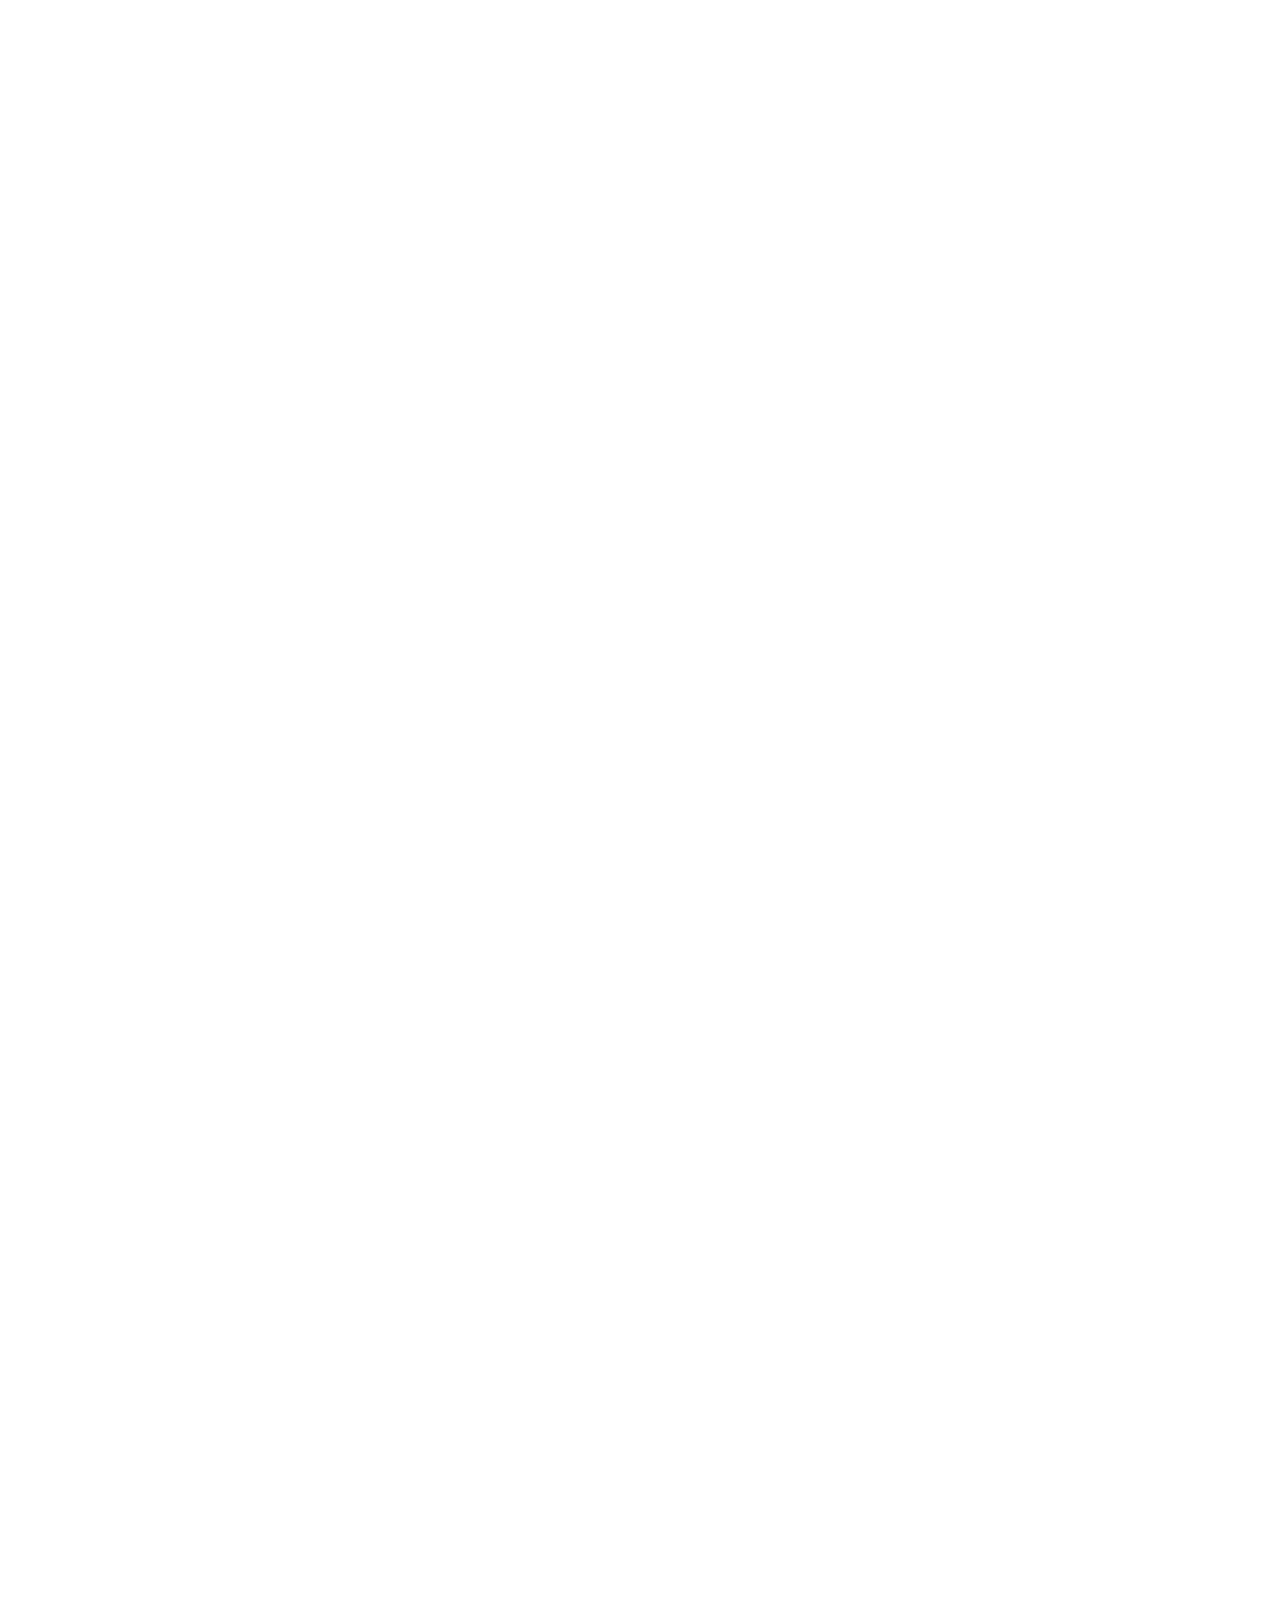
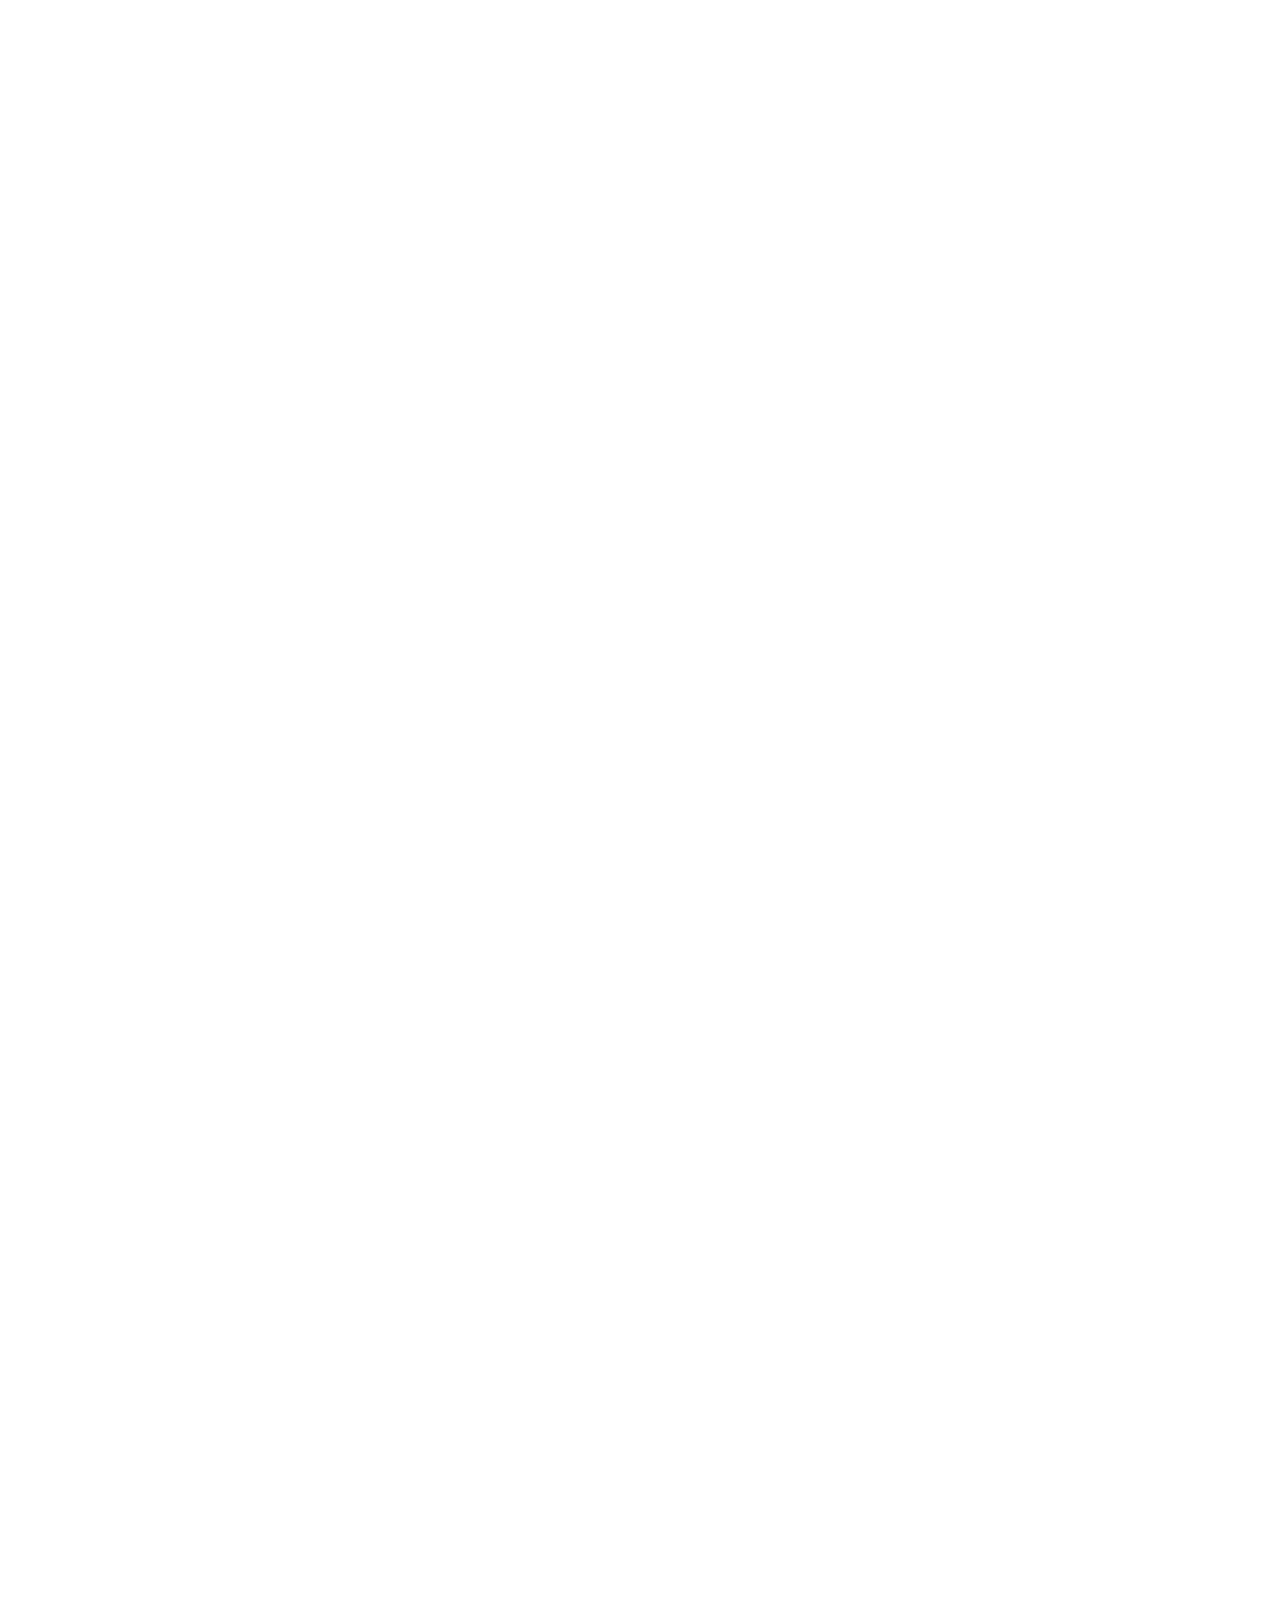
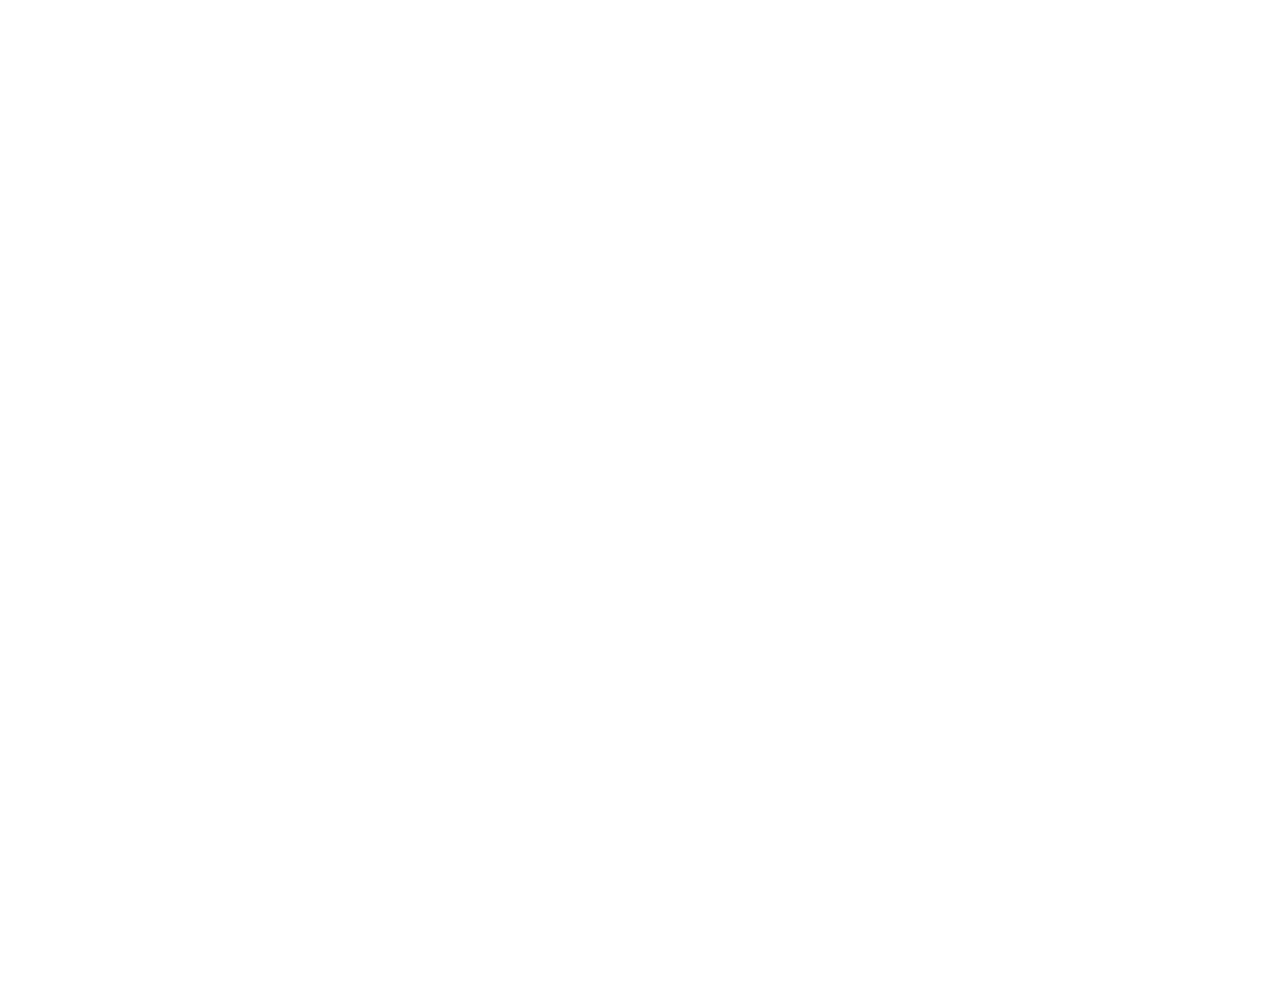
==== commit 2c0d17fe: "public is done" ====
--- a/index.html
+++ b/index.html
@@ -13,7 +13,7 @@
 </head>
 <body>
     <div class="container">
-        <!-- <header class="header">
+        <header class="header">
             <div class="wrapper">
                 <div class="headerWrap">
                     <ul class="headerNav">
@@ -343,7 +343,7 @@
                     </div>
                 </div>
             </div>
-        </div> -->
+        </div>
         <div class="lastPublic">
             <div class="wrapper">
                 <div class="lastPublicWrap">
@@ -365,7 +365,7 @@
                                     </li>
                                     <li class="publicSlide">
                                         <img class="publicSlide__img" src="img/publicImg2.jpg" alt="">
-                                        <p class="publicSlide__title">MARTIN</p>
+                                        <p class="publicSlide__title">LUARA</p>
                                     </li>
                                     <li class="publicSlide">
                                         <img class="publicSlide__img" src="img/publicImg3.jpg" alt="">
@@ -399,17 +399,35 @@
                                         <p class="publicMediaSwiperSlide__title">
                                             MARTIN
                                         </p>
-                                    </li>
-                                    <li class="publicMediaSwiperSlide publicMediaSwiperSlide__slide2">
+                                    </li> 
+                                    <li class="publicMediaSwiperSlide publicMediaSwiperSlide__slide2 displayNone">
                                         <img src="img/publicImg2.jpg" alt="" class="publicMediaSwiperSlide__img">
                                         <p class="publicMediaSwiperSlide__title">
+                                            LUARA
+                                        </p>
+                                    </li>
+                                    <li class="publicMediaSwiperSlide publicMediaSwiperSlide__slide3 displayNone">
+                                        <img src="img/publicImg3.jpg" alt="" class="publicMediaSwiperSlide__img">
+                                        <p class="publicMediaSwiperSlide__title">
+                                            TOSCANA
+                                        </p>
+                                    </li>
+                                    <li class="publicMediaSwiperSlide publicMediaSwiperSlide__slide4 displayNone">
+                                        <img src="img/publicMobileImg.jpg" alt="" class="publicMediaSwiperSlide__img">
+                                        <p class="publicMediaSwiperSlide__title">
                                             MARTIN
                                         </p>
                                     </li>
-                                    <li class="publicMediaSwiperSlide publicMediaSwiperSlide__slide3">
+                                    <li class="publicMediaSwiperSlide publicMediaSwiperSlide__slide5 displayNone">
+                                        <img src="img/publicImg2.jpg" alt="" class="publicMediaSwiperSlide__img">
+                                        <p class="publicMediaSwiperSlide__title">
+                                            LUARA
+                                        </p>
+                                    </li>
+                                    <li class="publicMediaSwiperSlide publicMediaSwiperSlide__slide6 displayNone">
                                         <img src="img/publicImg3.jpg" alt="" class="publicMediaSwiperSlide__img">
                                         <p class="publicMediaSwiperSlide__title">
-                                            MARTIN
+                                            TOSCANA
                                         </p>
                                     </li>
                                 </ul>
@@ -419,7 +437,7 @@
                     </div>
                 </div>
                 <div class="publicMediaSwiperPagination">
-                    <input type="range" min="1" max="6" value="6" class="slider" id="myRange">
+                    <input type="range" min="1" max="6" value="1" class="publickSlider" id="publicMediaSwiper">
 
                     </div> 
 
@@ -427,10 +445,10 @@
         </div>
     </div>
 
-    <!-- <script src="main.js"></script>
+    <script src="main.js"></script>
     <script src="arrivalsSwiper.js"></script>
     <script src="mobSlider.js"></script>
-    <script src="arrivDeskSwiper.js"></script> -->
+    <script src="arrivDeskSwiper.js"></script>
     <script src="publicSwiper.js"></script>
 </body>
 </html>--- a/style/style.css
+++ b/style/style.css
@@ -29,6 +29,14 @@
   max-width: 1169px;
   margin: auto;
 }
+.displayNone {
+  display: none;
+}
+
+.displayBlock {
+  display: block;
+}
+
 @media (max-width: 768px) {
   .header {
     width: 100%;
@@ -150,9 +158,6 @@
 .burger {
   z-index: 2;
   cursor: pointer;
-}
-.burger__active {
-  position: fixed;
 }
 .burger__active :nth-child(1) {
   display: none;
@@ -1055,7 +1060,6 @@
 @media (max-width: 768px) {
   .historyBottom__age {
     position: absolute;
-    width: 100%;
     display: flex;
     justify-content: center;
     font-size: 111px;
@@ -1084,8 +1088,6 @@
 }
 
 .publicSwiper {
-  height: 302px;
-  border: 2px solid black;
   position: relative;
   display: flex;
 }
@@ -1109,7 +1111,6 @@
   align-self: center;
 }
 .publicSwiper__wrap {
-  outline: 2px solid green;
   position: relative;
   width: 90%;
   margin: 0 auto;
@@ -1120,17 +1121,11 @@
 .publicSwiper__line {
   transition: all ease 1s;
   position: absolute;
-  outline: 1px solid red;
   display: flex;
   gap: 7px;
 }
 
-.publicWrapper {
-  border: 3px solid yellow;
-}
-
 .publicSlide {
-  border: 1px solid #000;
   text-align: center;
 }
 .publicSlide__img {
@@ -1165,9 +1160,6 @@
   line-height: 22px;
   color: #343434;
 }
-.publicMediaSwiperSlide__slide2, .publicMediaSwiperSlide__slide3 {
-  display: none;
-}
 
 .publicMediaSwiperPagination {
   width: 100%;
@@ -1178,7 +1170,7 @@
   }
 }
 
-.slider {
+.publickSlider {
   -webkit-appearance: none; /* Override default CSS styles */
   -moz-appearance: none;
        appearance: none;
@@ -1190,7 +1182,7 @@
   transition: opacity 0.2s;
 }
 
-.slider::-webkit-slider-thumb {
+.publickSlider::-webkit-slider-thumb {
   -webkit-appearance: none; /* Override default look */
   appearance: none;
   width: 15%; /* Set a specific slider handle width */
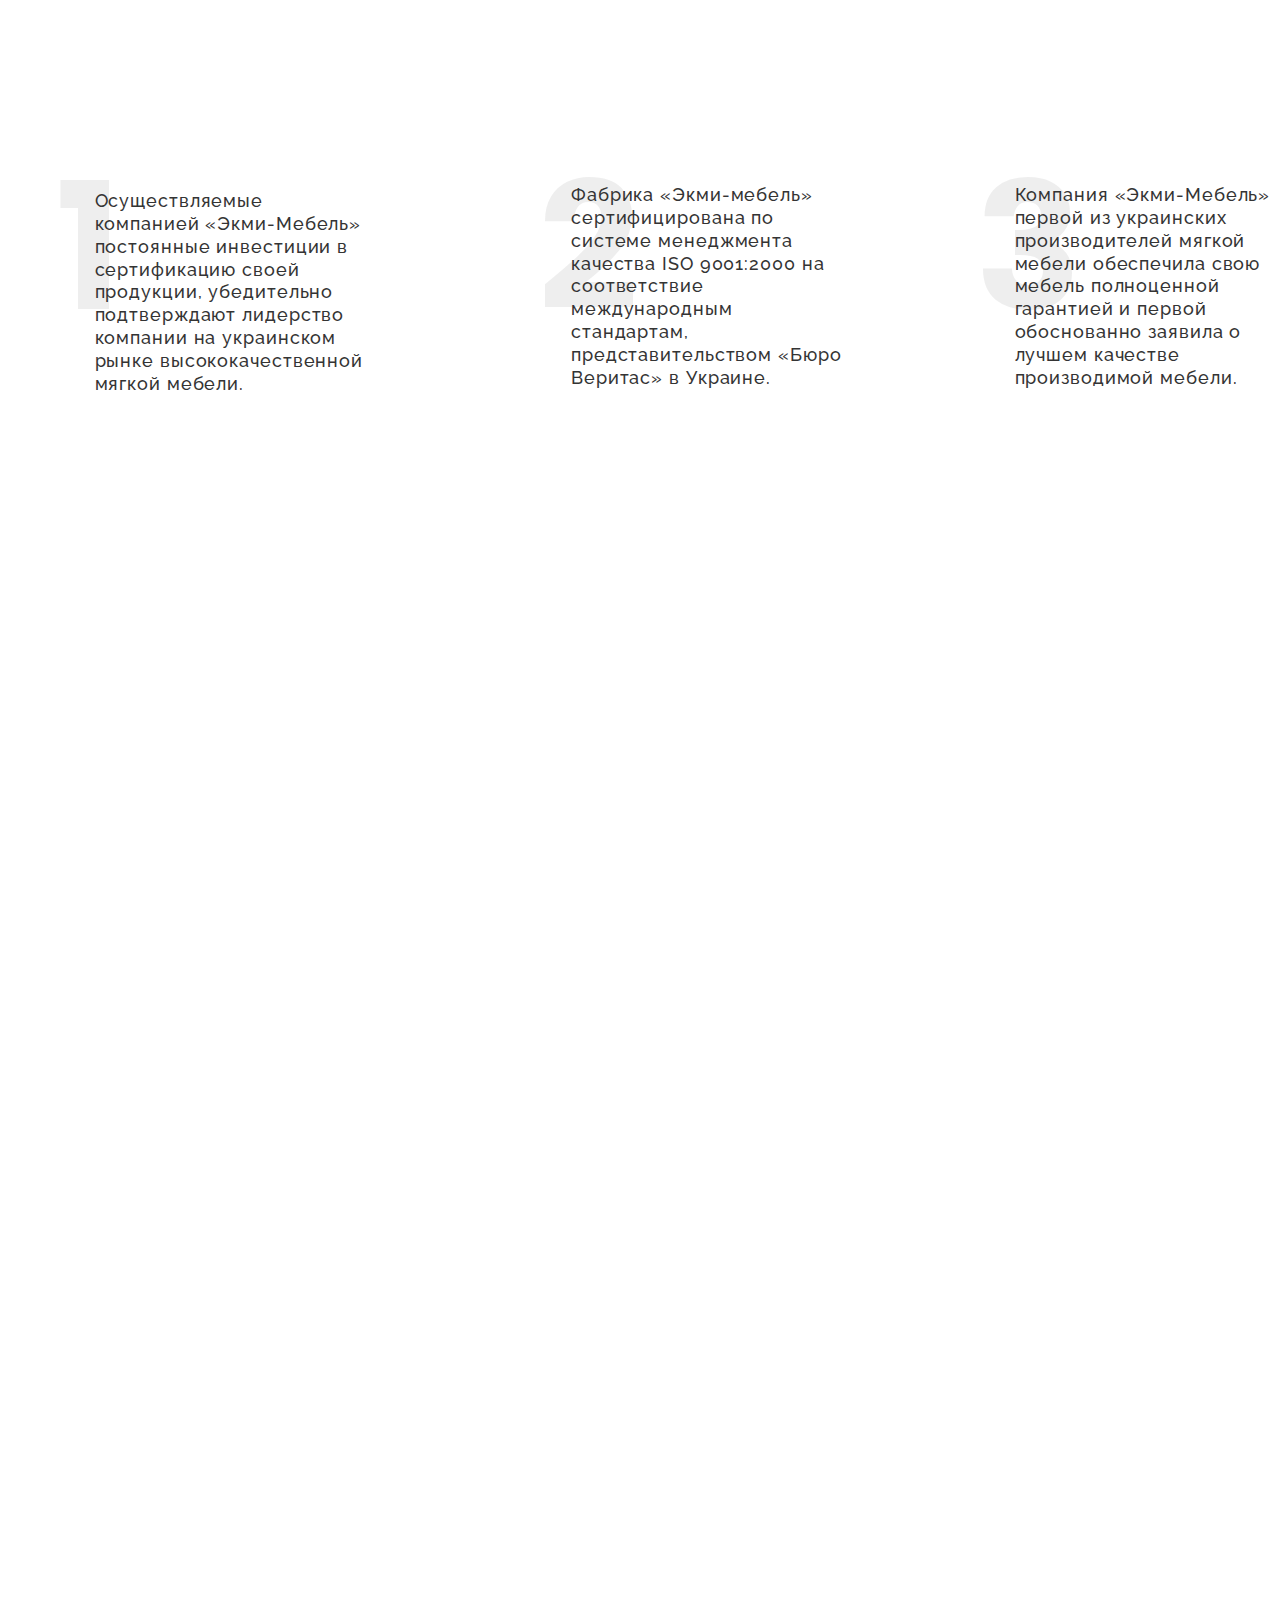
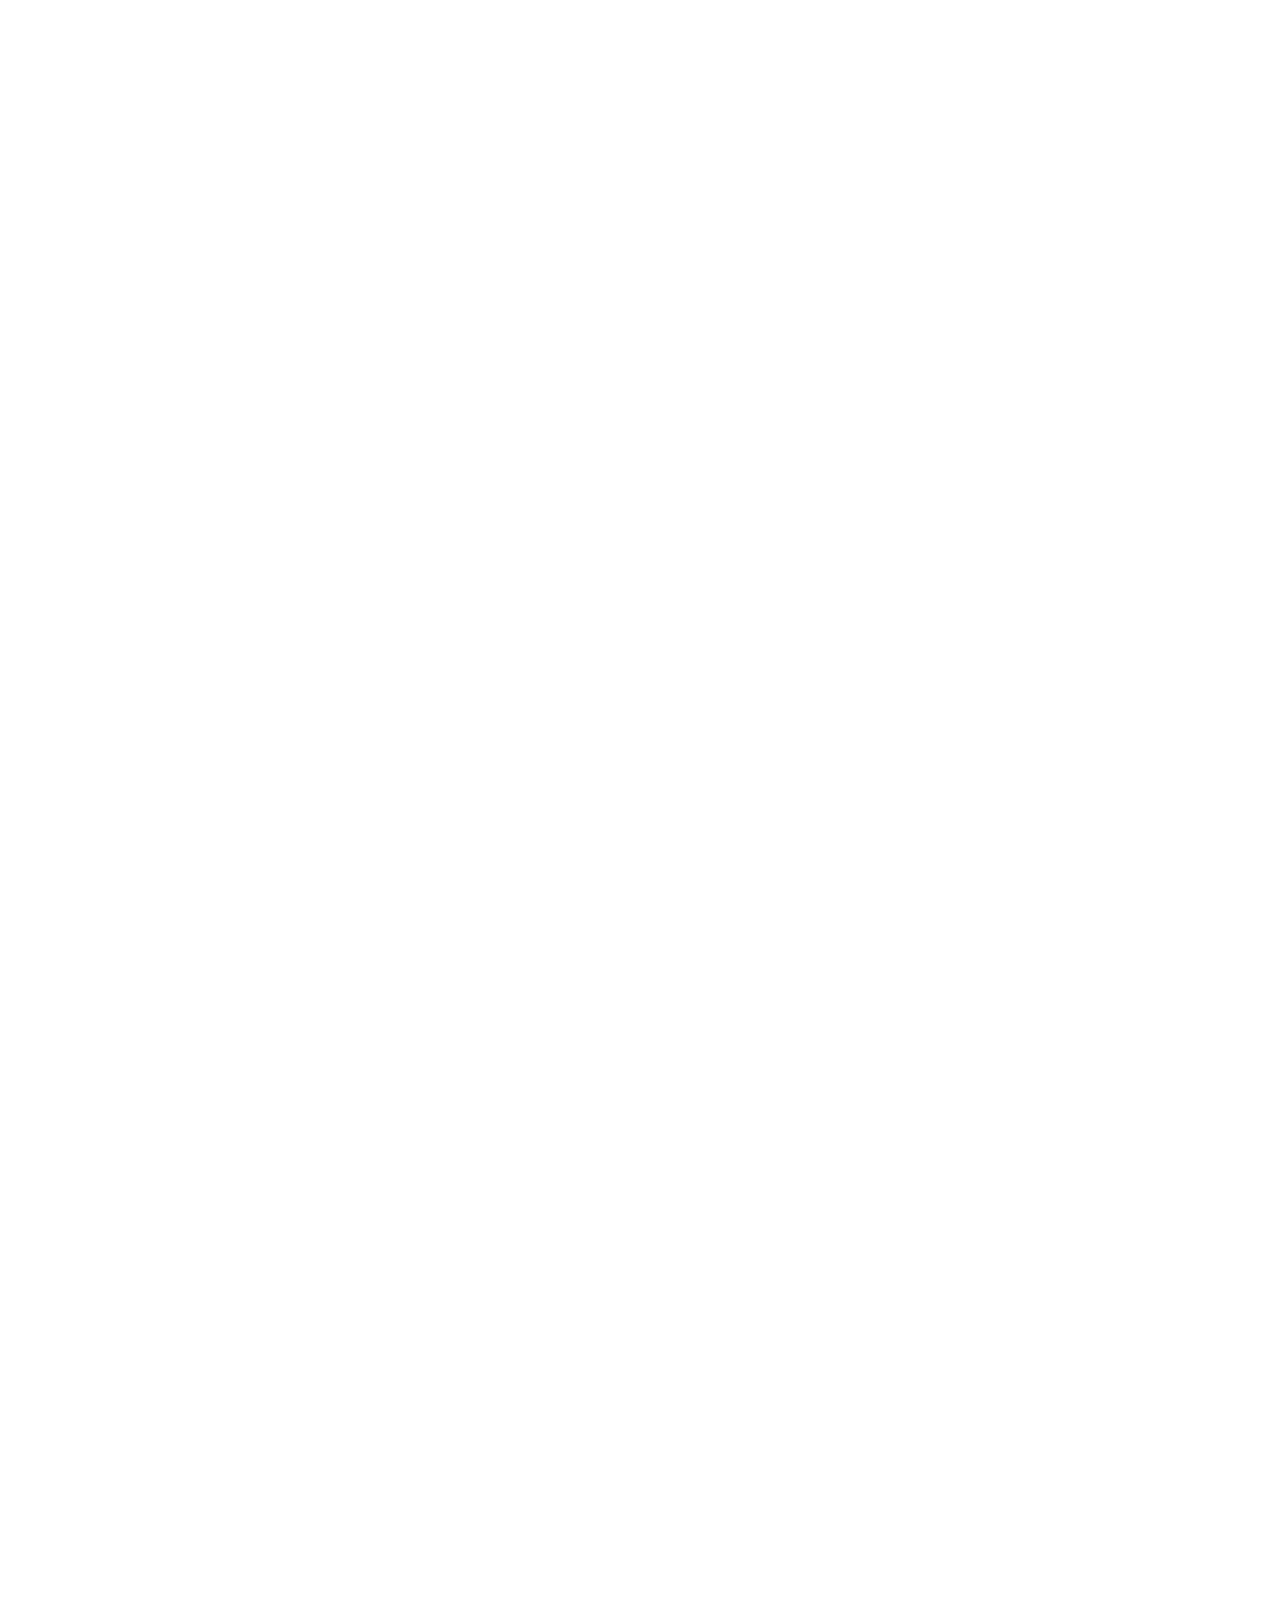
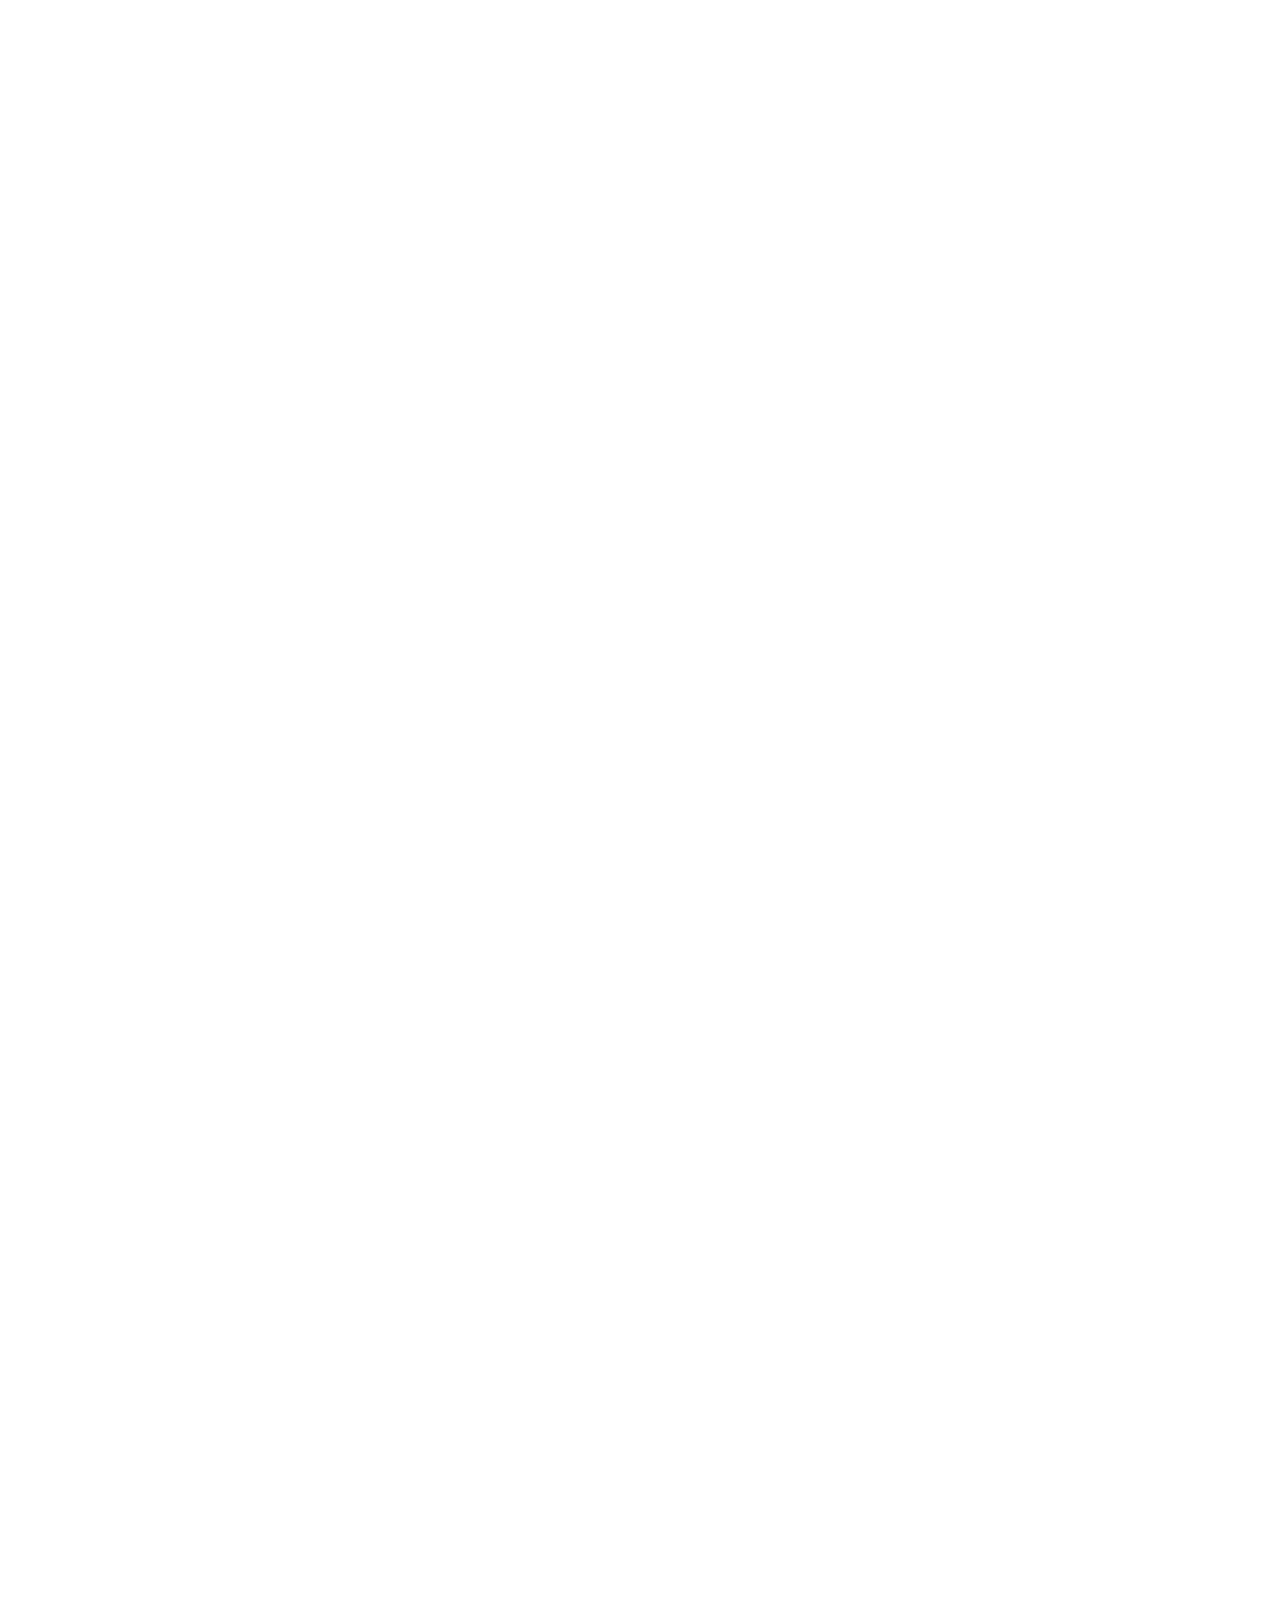
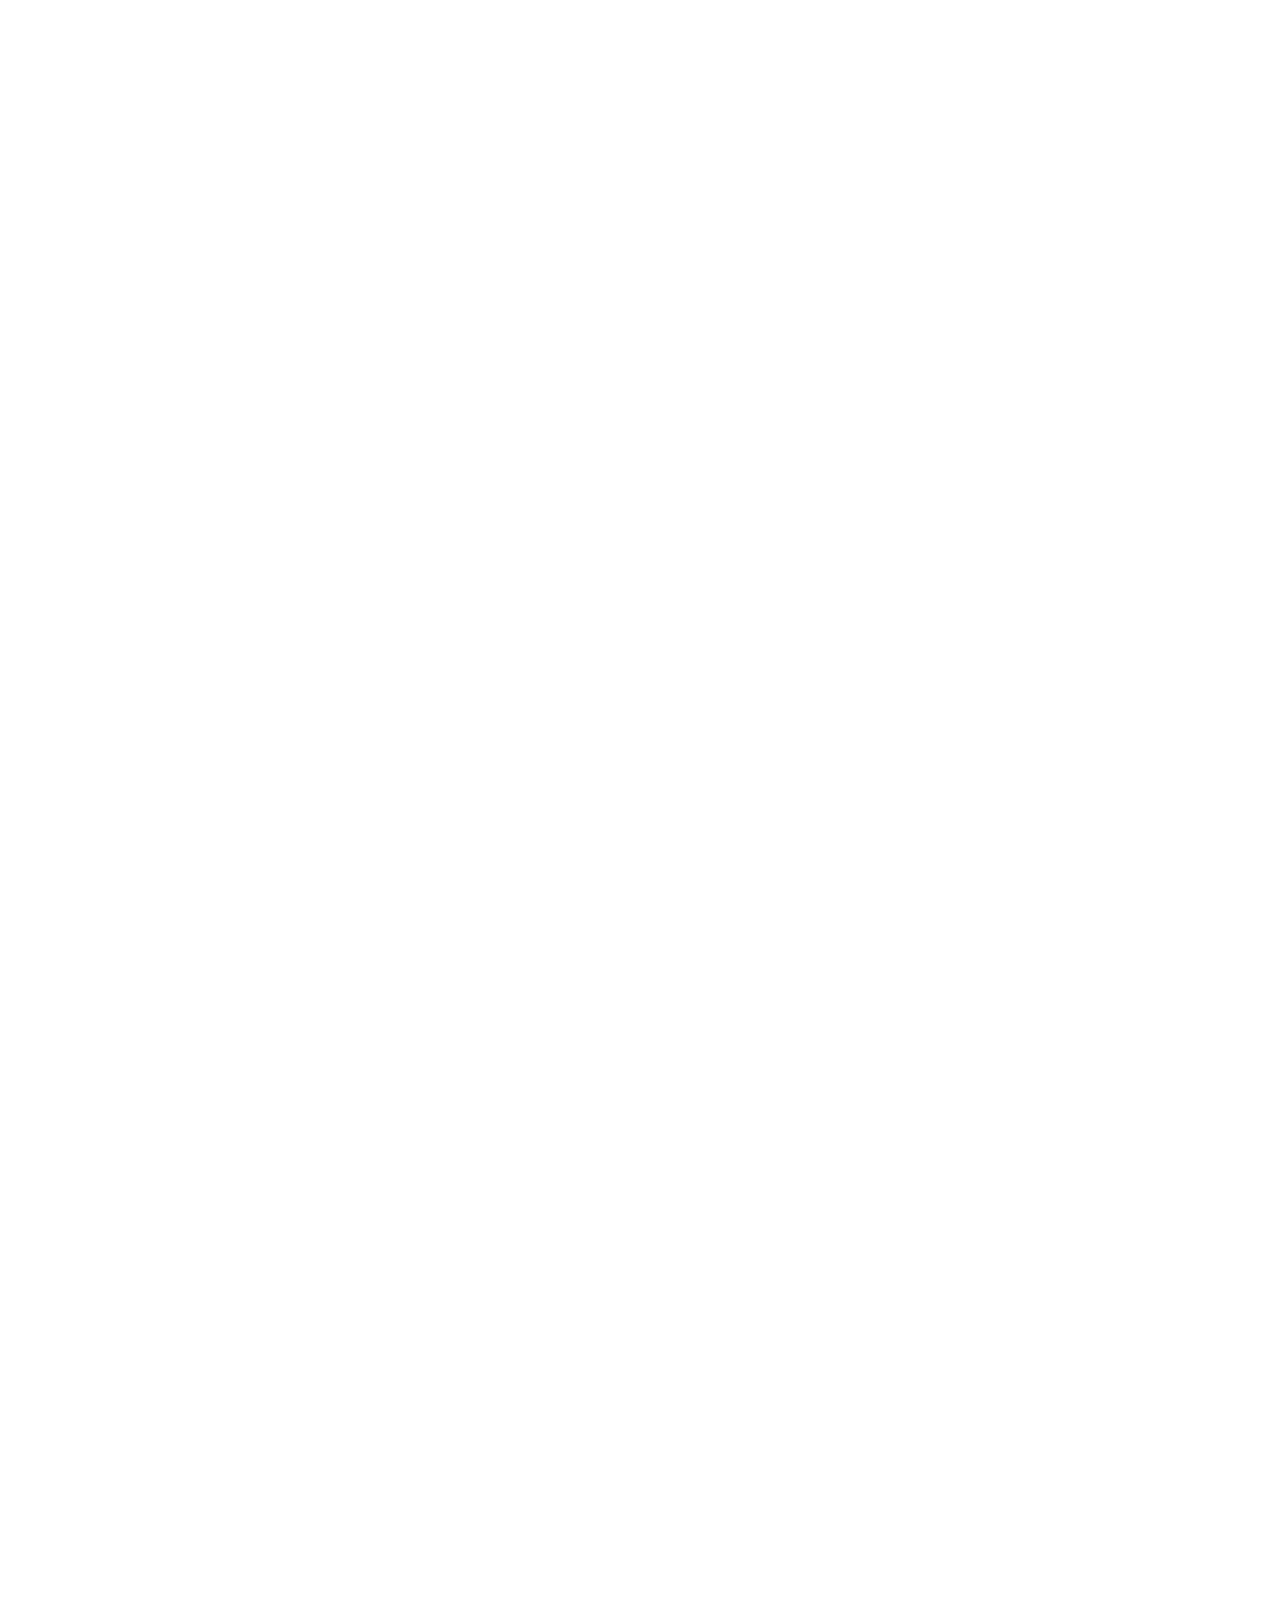
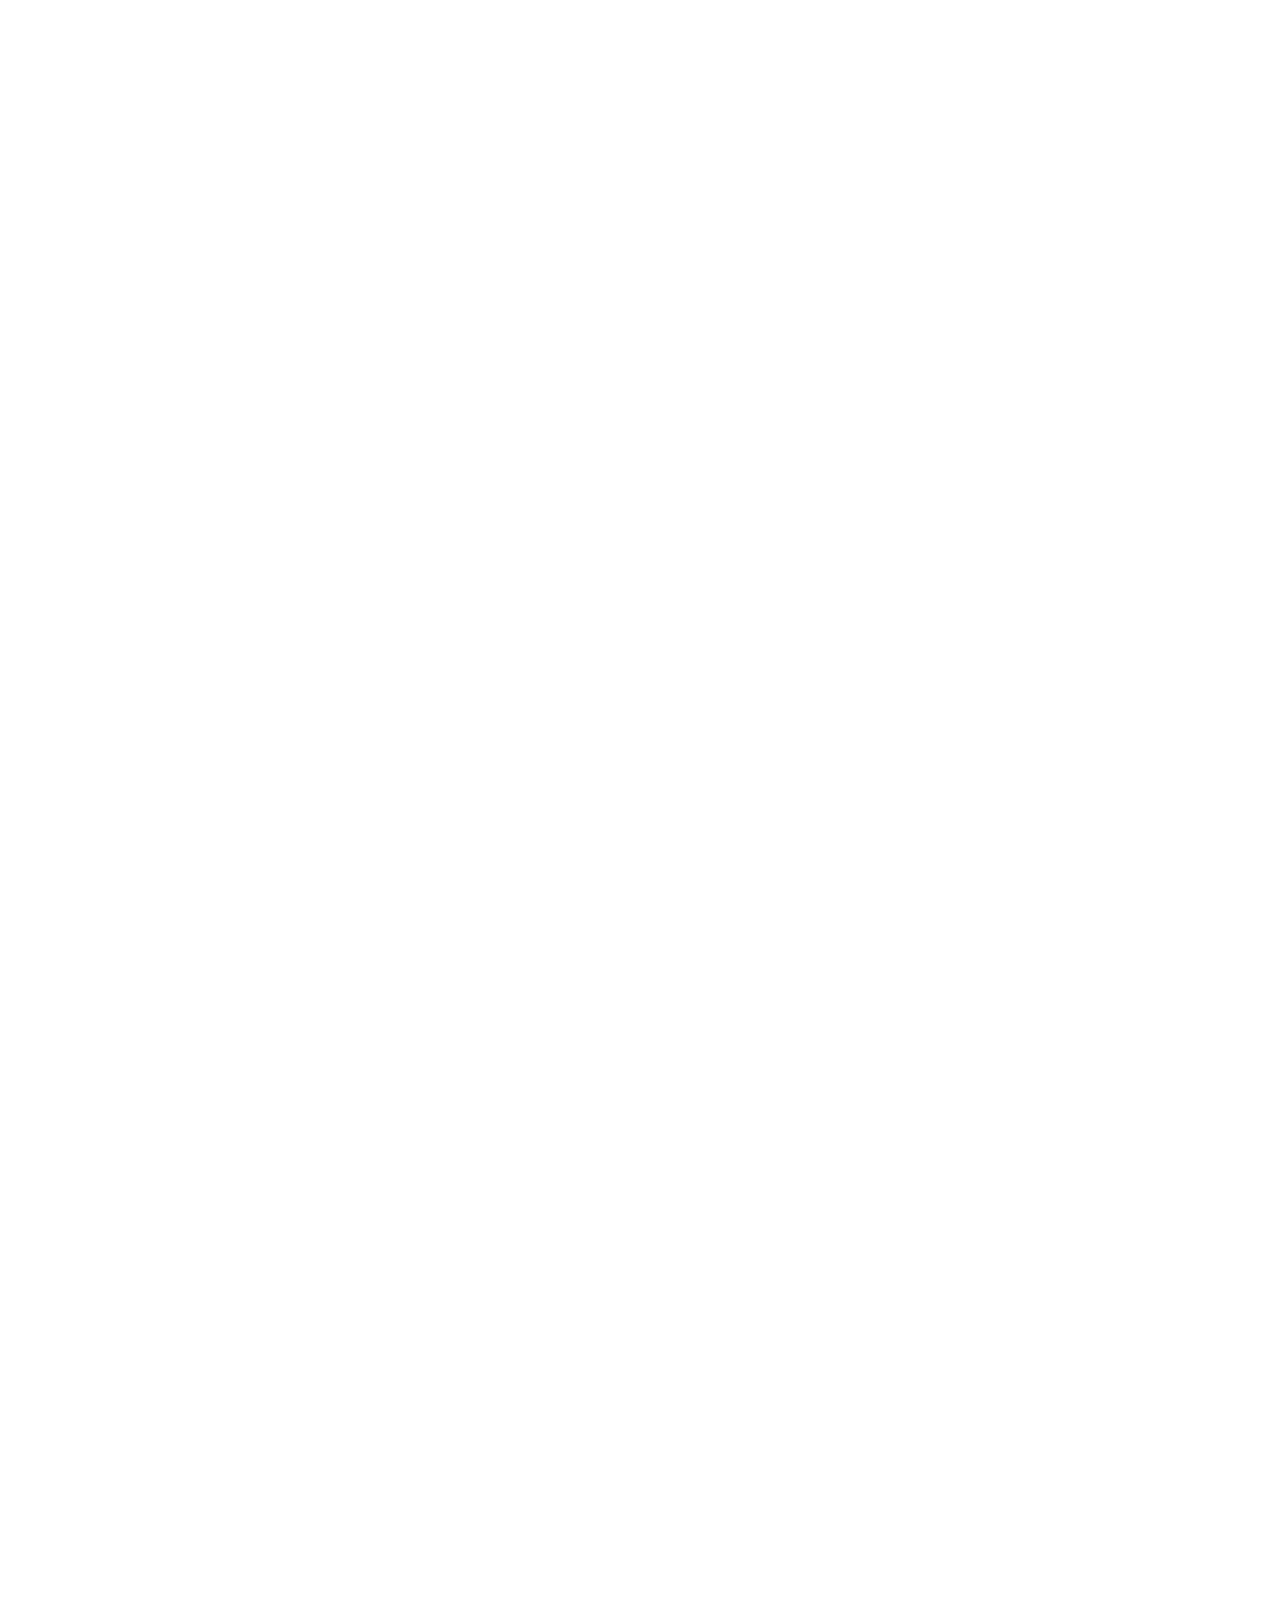
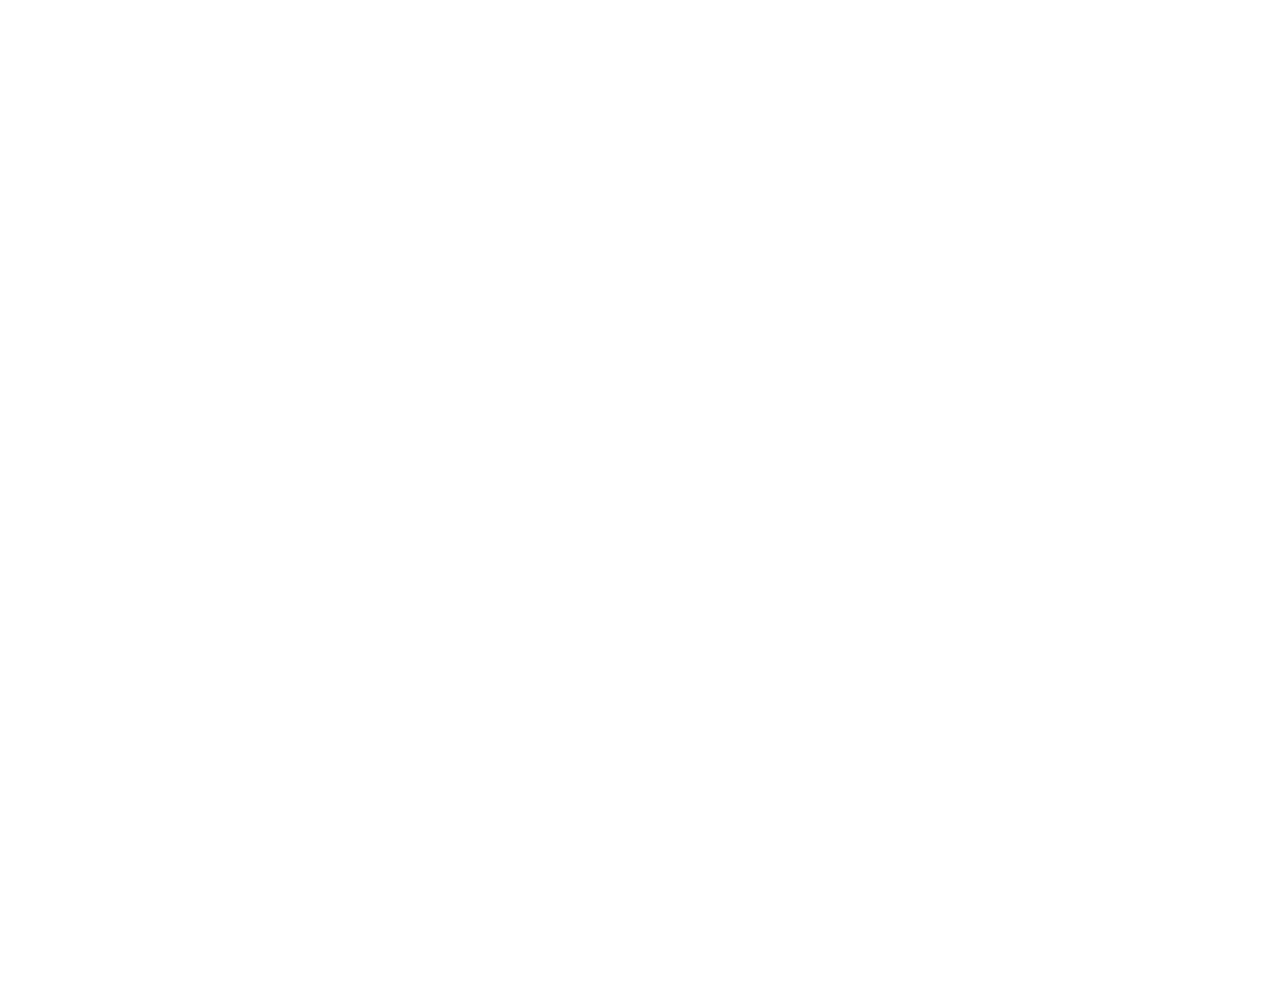
==== commit 5d9a8619: "advantages done" ====
--- a/index.html
+++ b/index.html
@@ -13,7 +13,7 @@
 </head>
 <body>
     <div class="container">
-        <header class="header">
+        <!-- <header class="header">
             <div class="wrapper">
                 <div class="headerWrap">
                     <ul class="headerNav">
@@ -153,7 +153,7 @@
                             </button>
                         </div>
                     </div>
-        </div>
+            </div>
         <div class="arrivals">
             <div class="wrapper">
                 <div class="arrivalsWrap">
@@ -274,7 +274,7 @@
                 
                 
             </div>
-        </div>
+            </div>
         <div class="individual">
             <div class="individualWrap">
                 <div class="rectangles">
@@ -313,7 +313,7 @@
                 </button>
             </div>
             
-        </div>
+            </div>
         <div class="history">
             <div class="wrapper">
                 <div class="historyWrap">
@@ -343,7 +343,7 @@
                     </div>
                 </div>
             </div>
-        </div>
+            </div>
         <div class="lastPublic">
             <div class="wrapper">
                 <div class="lastPublicWrap">
@@ -437,18 +437,53 @@
                     </div>
                 </div>
                 <div class="publicMediaSwiperPagination">
-                    <input type="range" min="1" max="6" value="1" class="publickSlider" id="publicMediaSwiper">
+                    <input type="range" min="1"  value="1" class="publickSlider" id="publicMediaSwiper">
 
                     </div> 
 
+            </div>
+        <div class="questions">
+            <div class="wrapper">
+                <div class="questionsWrap">
+                    <div class="questionImg">
+                        <img src="img/questionImg.jpg" alt="">
+                    </div>
+                    <div class="questionFeedback"></div>
+                </div>
+                
+            </div>
+        </div> -->
+        <div class="advantages">
+            <div class="wrapper">
+                <ul class="advantagesWrap">
+                    <li class="advantage">
+                        <p class="advantage__num">1</p>
+
+                        <p class="advantage__text advantage__text1">
+                            Осуществляемые компанией «Экми-Мебель» постоянные инвестиции в сертификацию своей продукции, убедительно подтверждают лидерство компании на украинском рынке высококачественной мягкой мебели.
+                        </p>
+                    </li>
+                    <li class="advantage">
+                        <p class="advantage__num">2</p>
+
+                        <p class="advantage__text advantage__text2">
+                            Фабрика «Экми-мебель» сертифицирована по системе менеджмента качества ISO 9001:2000 на соответствие международным стандартам, представительством «Бюро Веритас» в Украине.
+                        </p>
+                    </li>
+                    <li class="advantage">
+                        <p class="advantage__num">3</p>
+
+                        <p class="advantage__text advantage__text3">
+                            Компания «Экми-Мебель» первой из украинских производителей мягкой мебели обеспечила свою мебель полноценной  гарантией и первой обоснованно заявила о лучшем качестве производимой мебели.                        </p>
+                    </li>
+                </ul>
             </div>
         </div>
     </div>
 
-    <script src="main.js"></script>
-    <script src="arrivalsSwiper.js"></script>
+  <!-- <script src="main.js"></script>
     <script src="mobSlider.js"></script>
     <script src="arrivDeskSwiper.js"></script>
-    <script src="publicSwiper.js"></script>
+    <script src="publicSwiper.js"></script> -->
 </body>
 </html>--- a/style/style.css
+++ b/style/style.css
@@ -49,11 +49,6 @@
 @media (max-width: 1167px) {
   .headerWrap {
     padding: 25px 18px;
-  }
-}
-@media (max-width: 768px) {
-  .headerWrap {
-    padding: 0;
   }
 }
 
@@ -436,11 +431,6 @@
 .arrivalsWrap {
   padding: 0 15px;
 }
-@media (max-width: 768px) {
-  .arrivalsWrap {
-    padding: 0;
-  }
-}
 
 @media (max-width: 768px) {
   .arrivalsHeading {
@@ -1190,4 +1180,67 @@
   background: #FF9619; /* Green background */
   cursor: pointer; /* Cursor on hover */
   border-radius: 20px;
+}
+
+.questions {
+  margin: 100px 0;
+  background-color: #A9C2BE;
+}
+
+.questionsWrap {
+  display: flex;
+  align-items: center;
+}
+
+.questionFeedback {
+  width: 470px;
+  height: 417px;
+  border: 1px solid #000;
+  background-color: #FFFFFF;
+  margin-left: -50px;
+}
+
+.advantages {
+  padding: 150px 0;
+}
+
+.advantagesWrap {
+  display: flex;
+  justify-content: space-between;
+}
+@media (max-width: 1024px) {
+  .advantagesWrap {
+    flex-direction: column;
+    align-items: center;
+    padding: 0 23px;
+  }
+}
+
+.advantage {
+  display: flex;
+}
+.advantage__text {
+  margin: 40px -27px;
+  max-width: 277px;
+  font-family: "Raleway";
+  font-weight: 500;
+  font-size: 18px;
+  line-height: 127.5%;
+  letter-spacing: 0.05em;
+  color: #343434;
+}
+@media (max-width: 1024px) {
+  .advantage__text {
+    max-width: 100%;
+  }
+}
+.advantage__text2, .advantage__text3 {
+  margin: 34px -67px;
+}
+.advantage__num {
+  font-family: "Poppins";
+  font-weight: 700;
+  font-size: 176px;
+  line-height: 111.5%;
+  color: rgba(90, 90, 90, 0.1);
 }/*# sourceMappingURL=style.css.map */